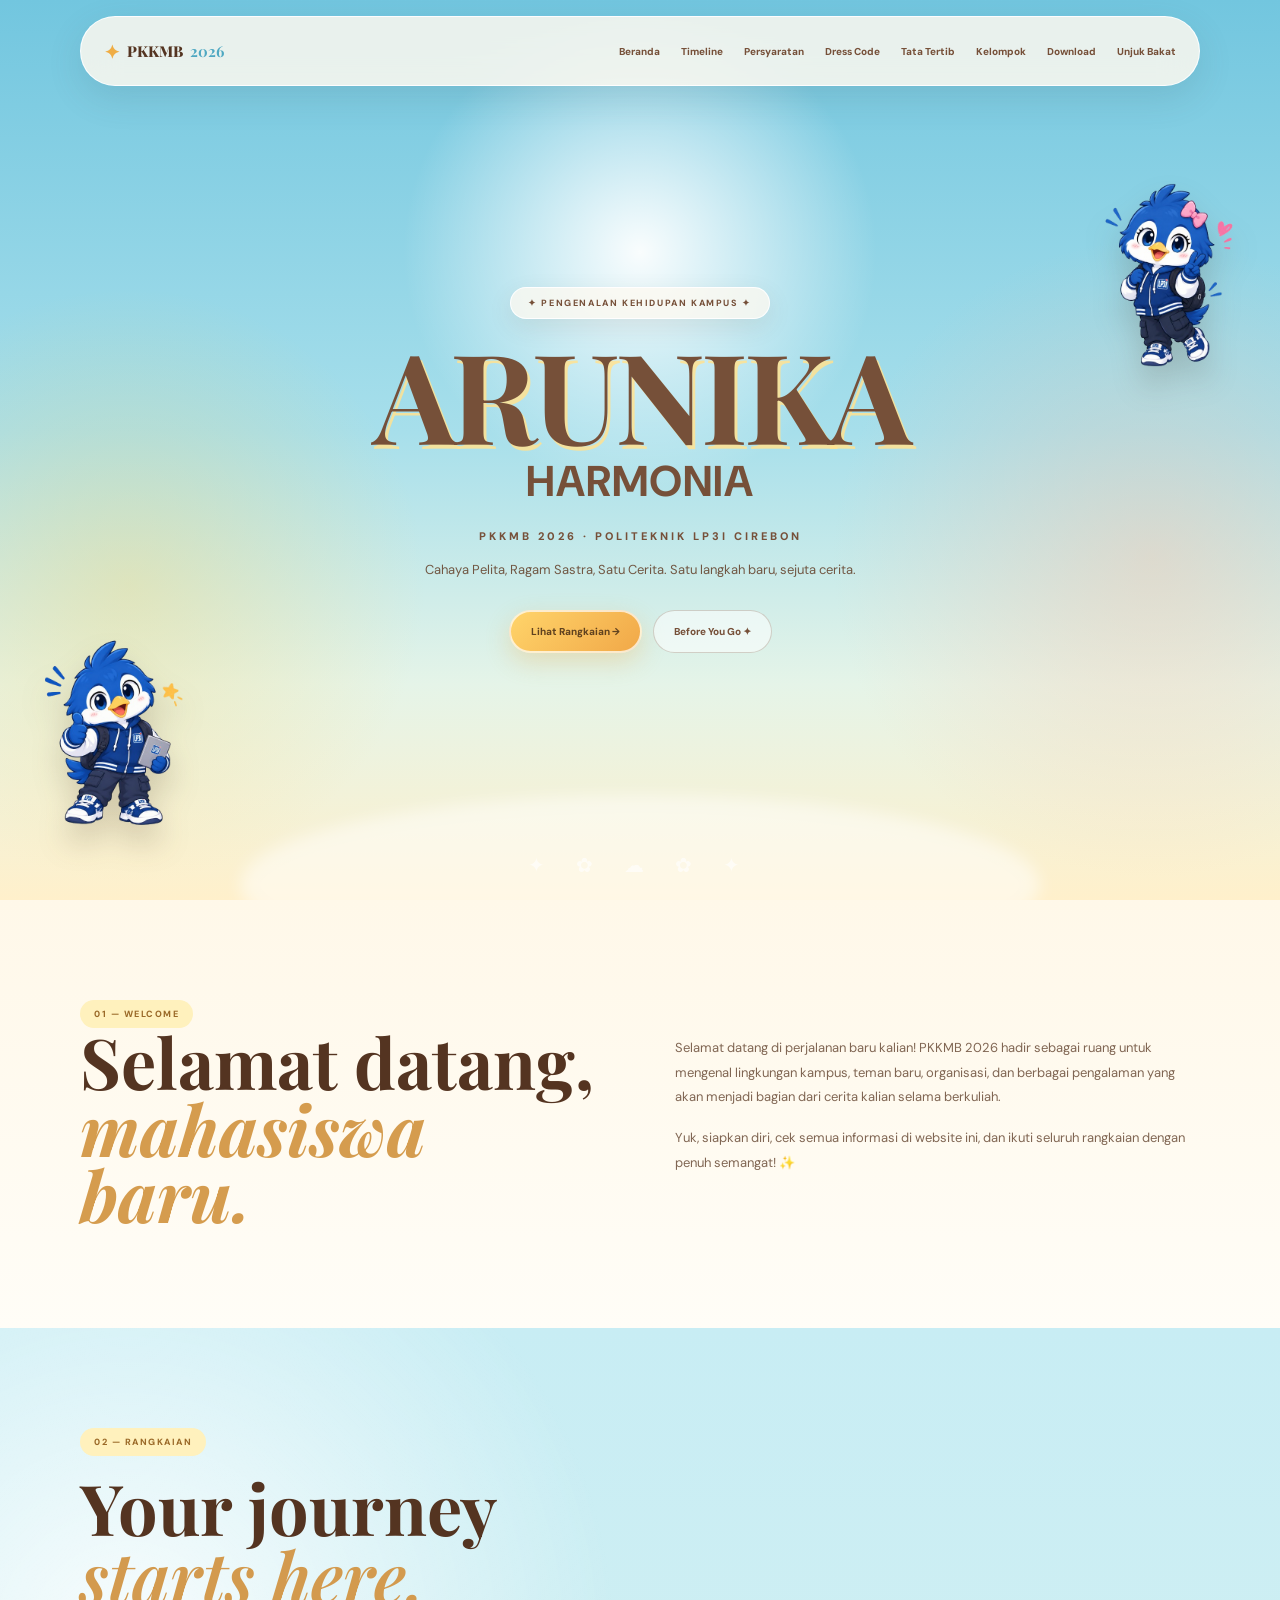
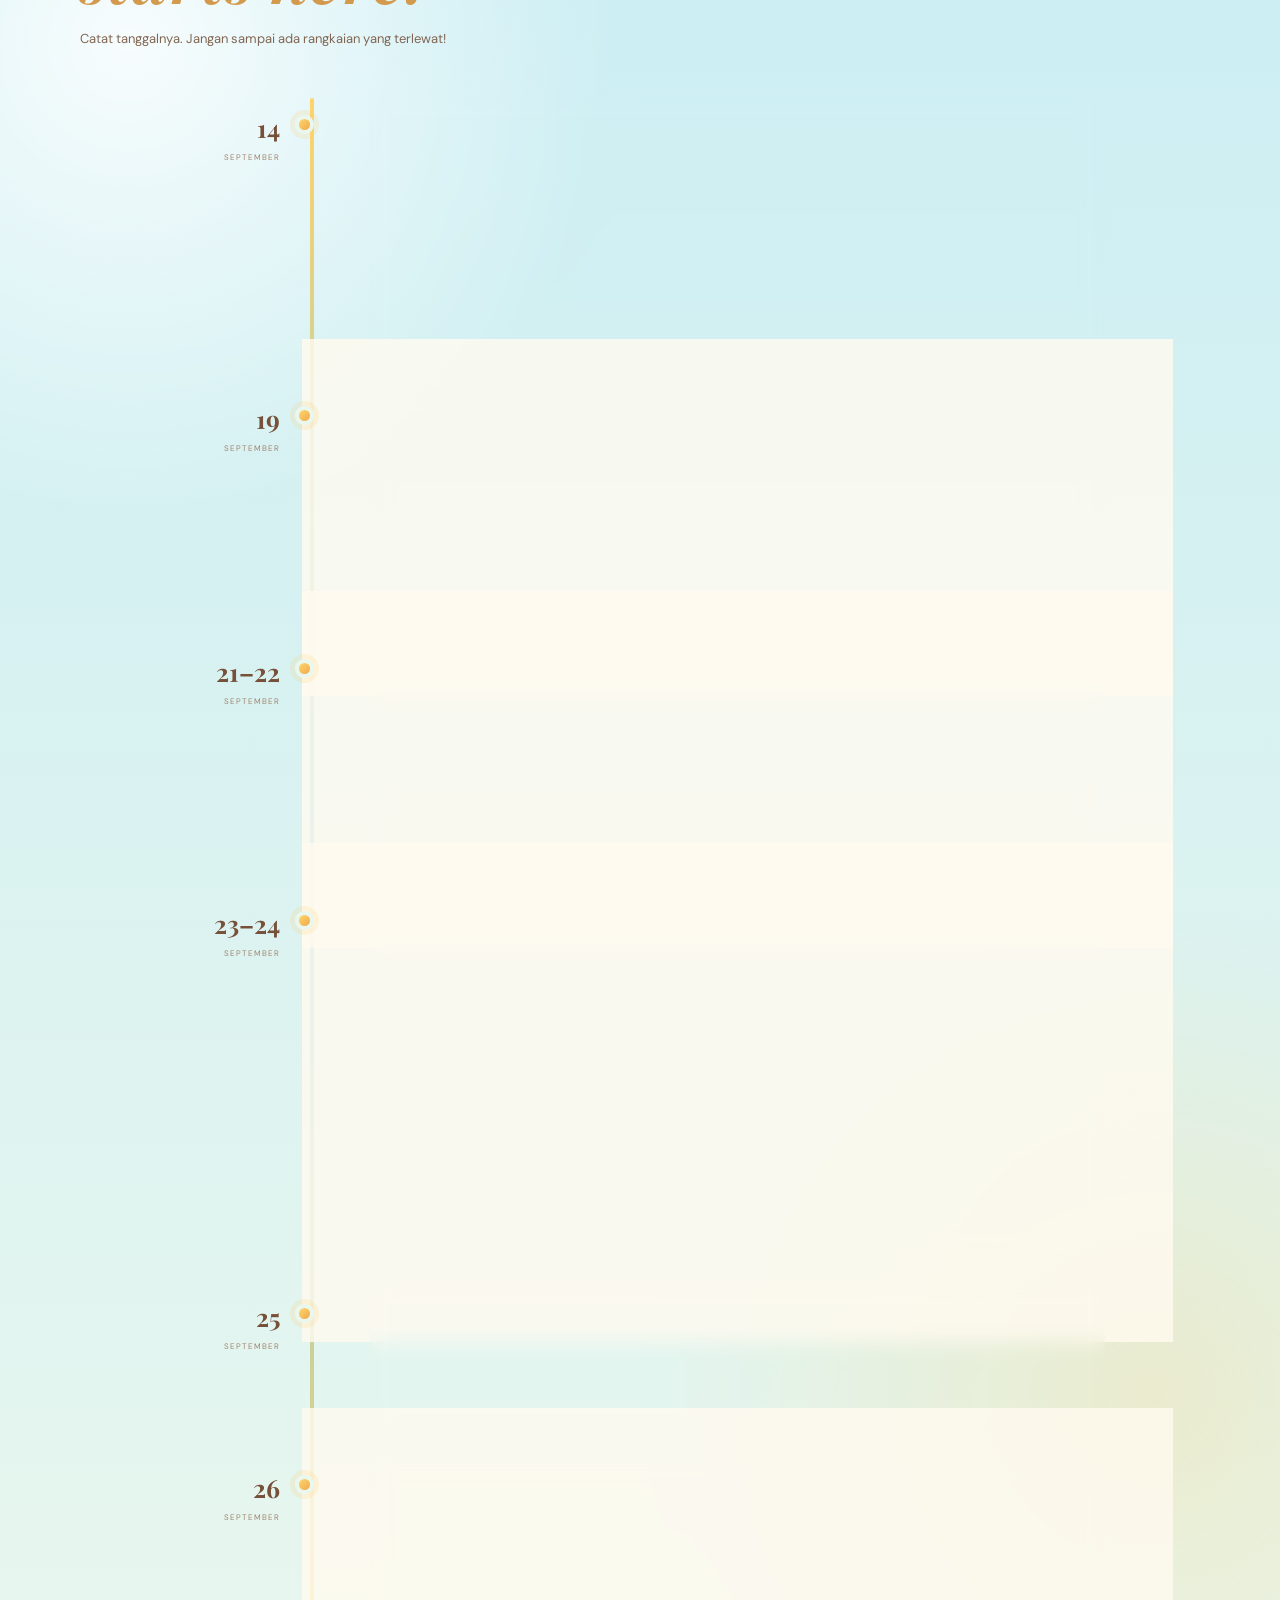
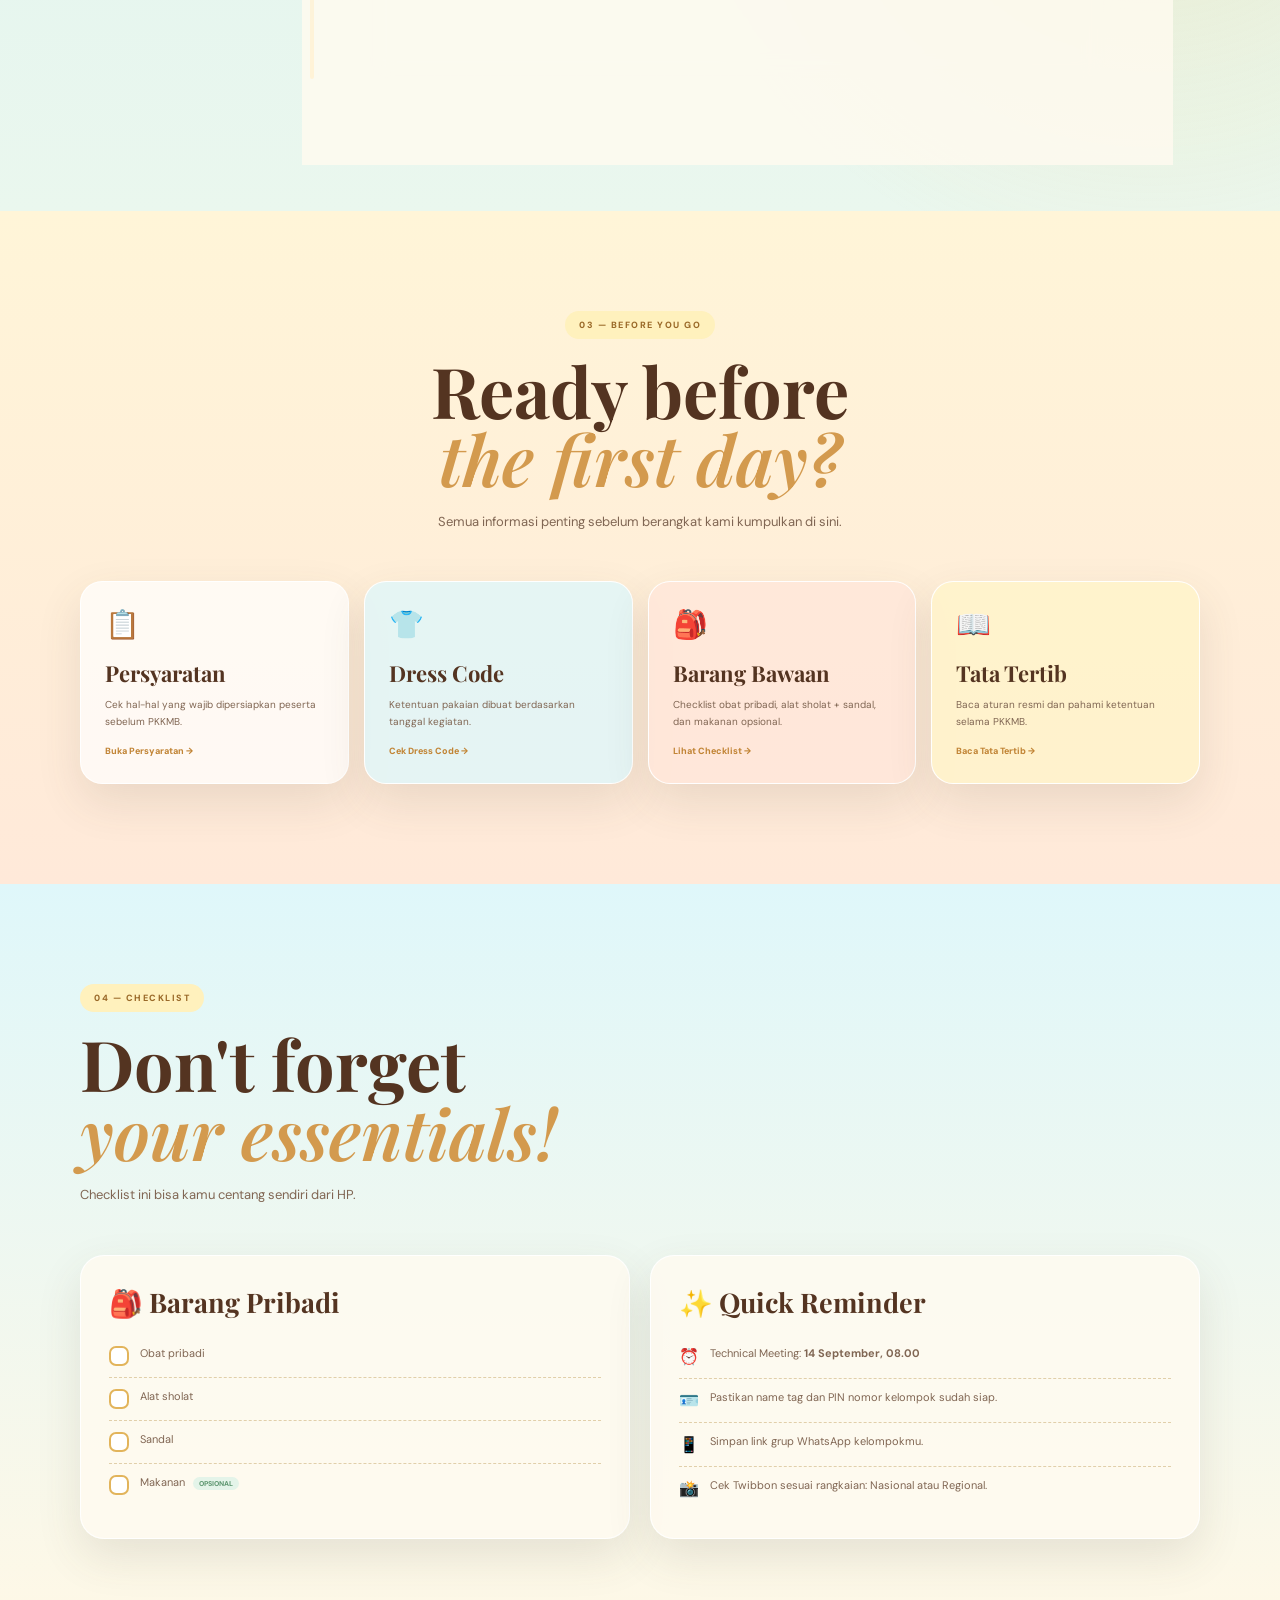
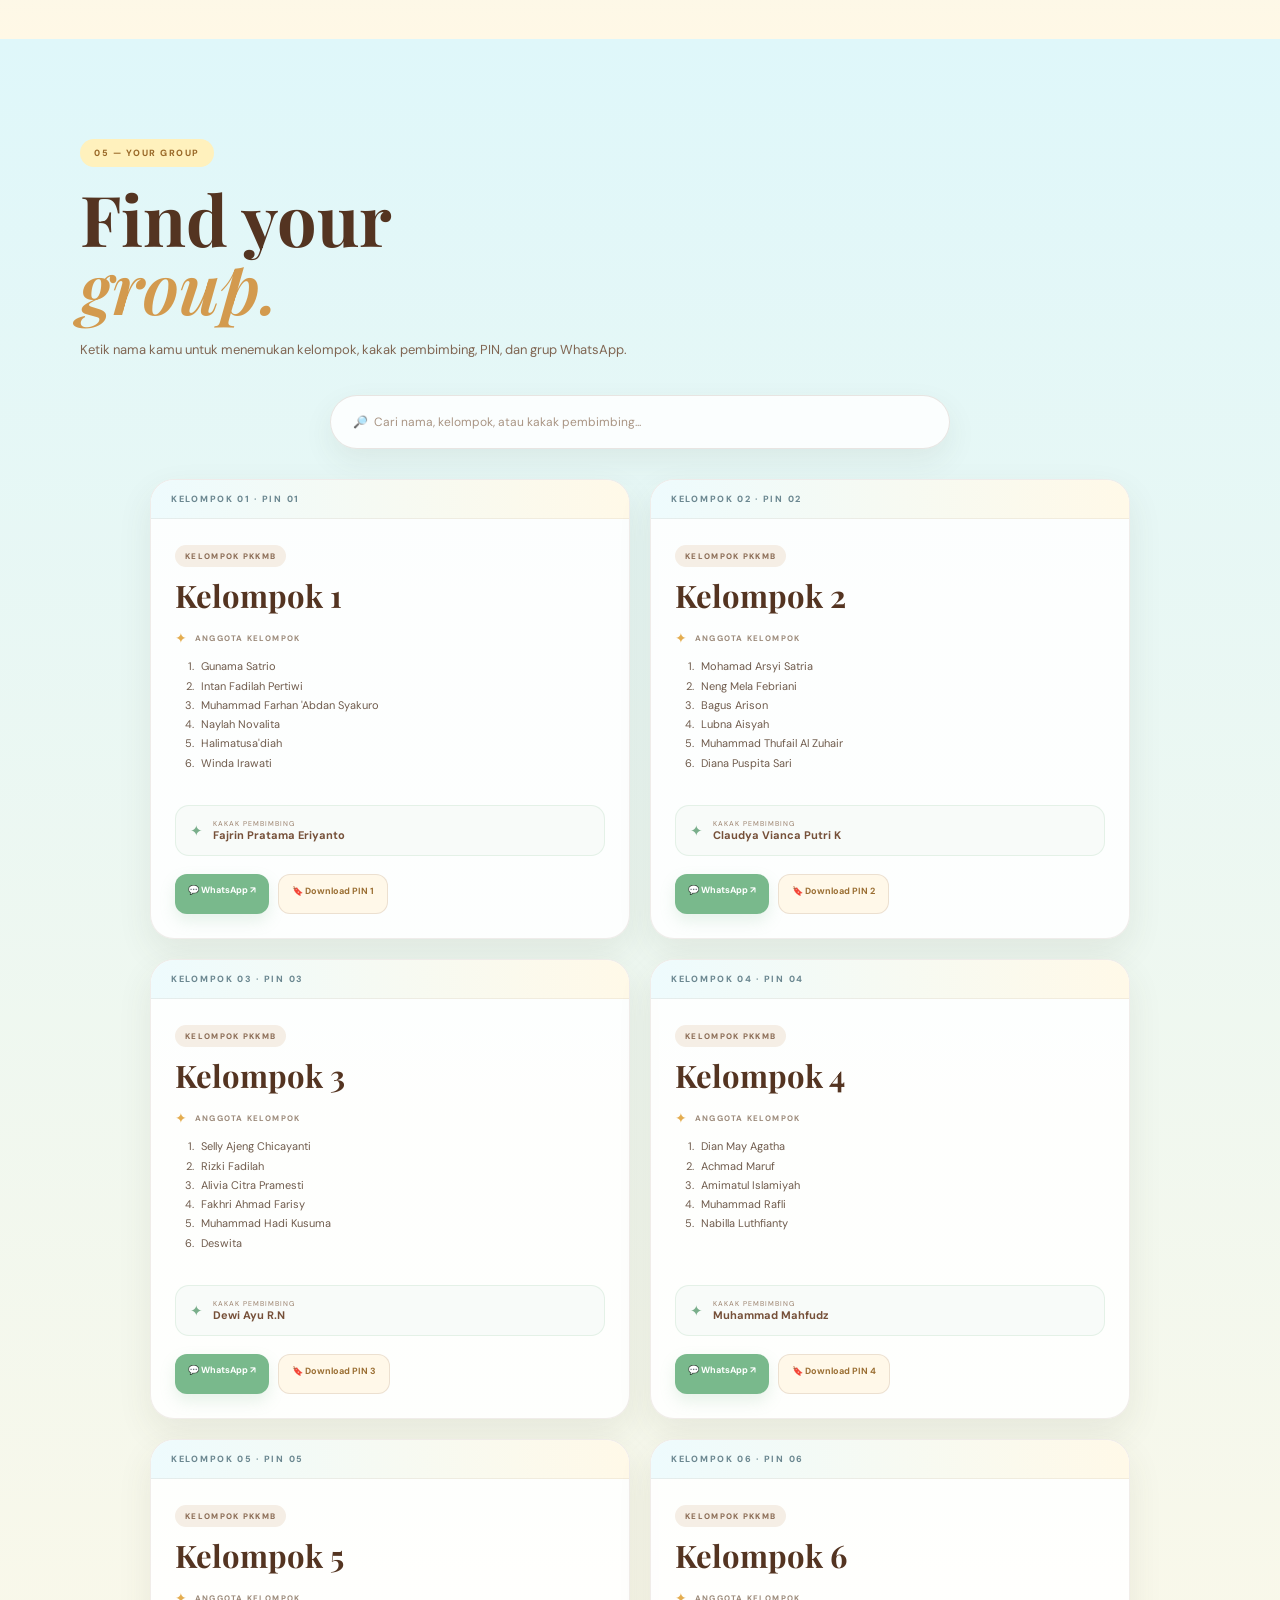
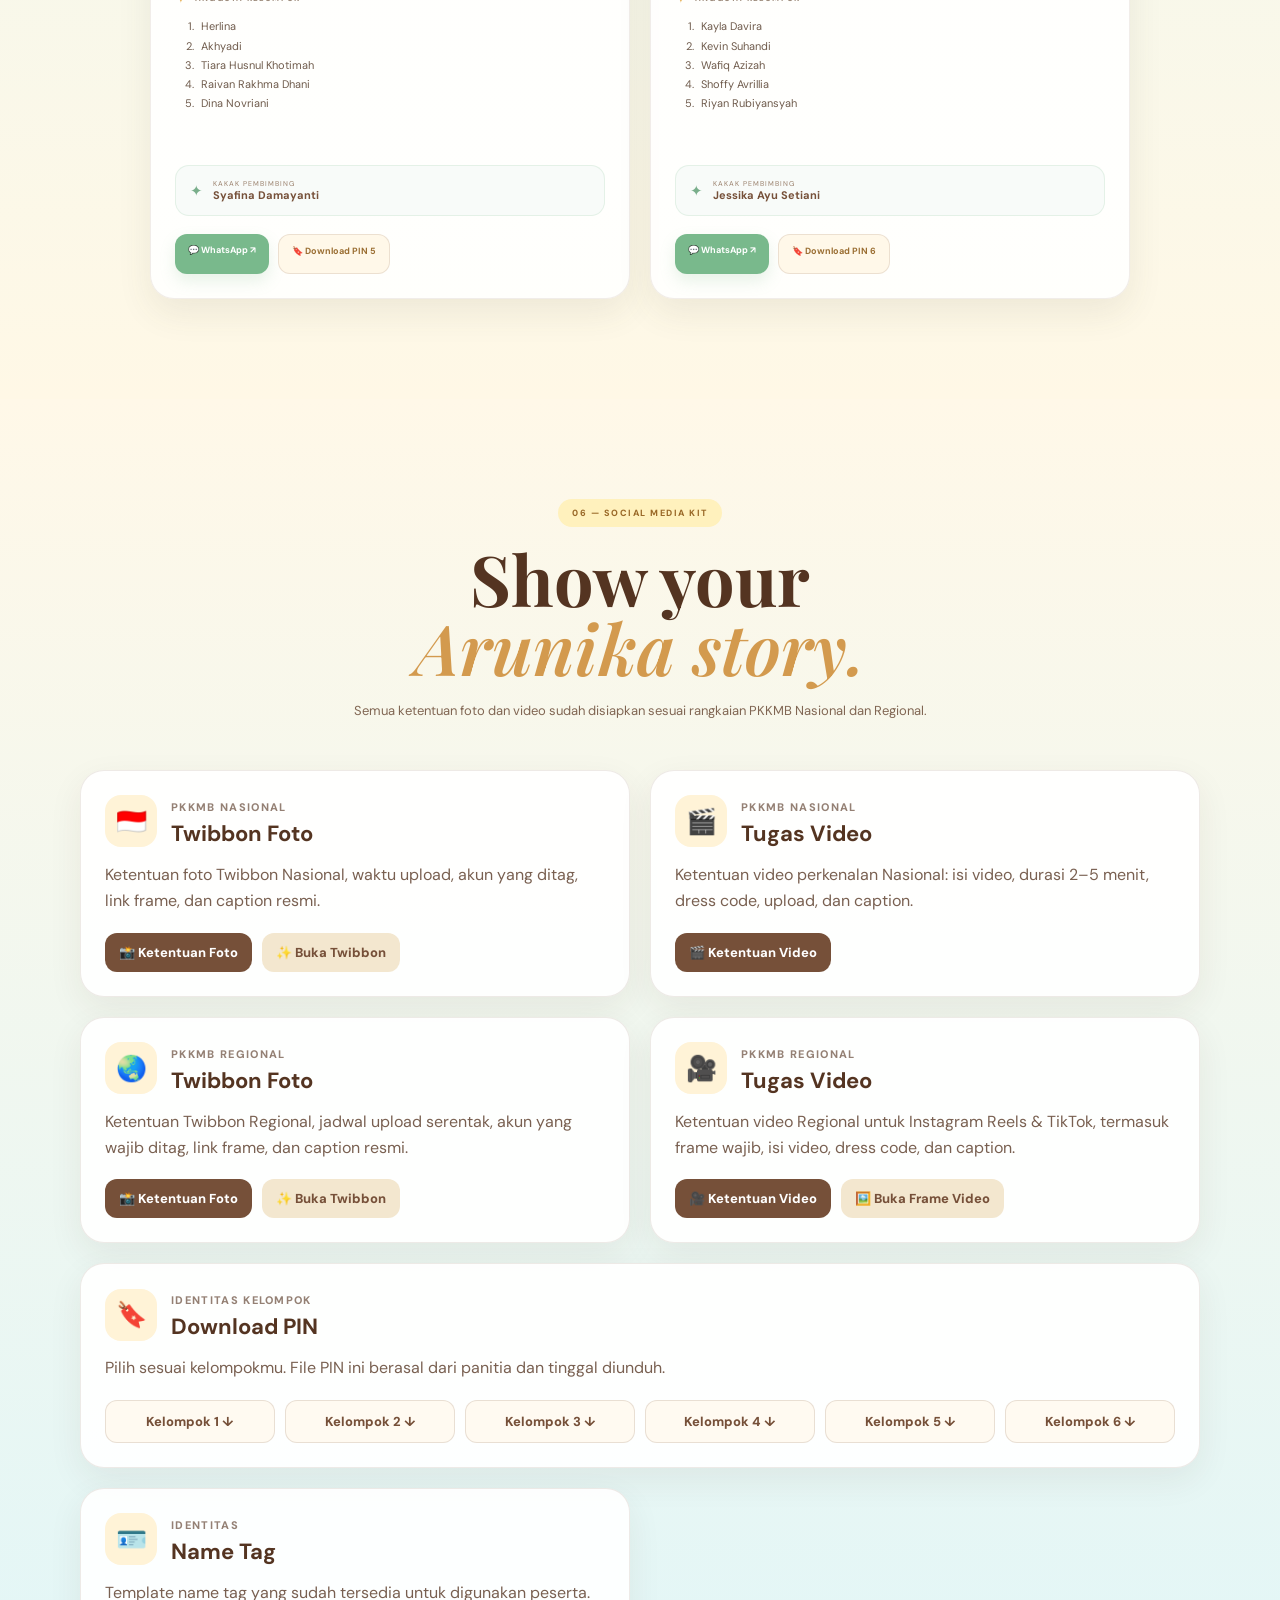
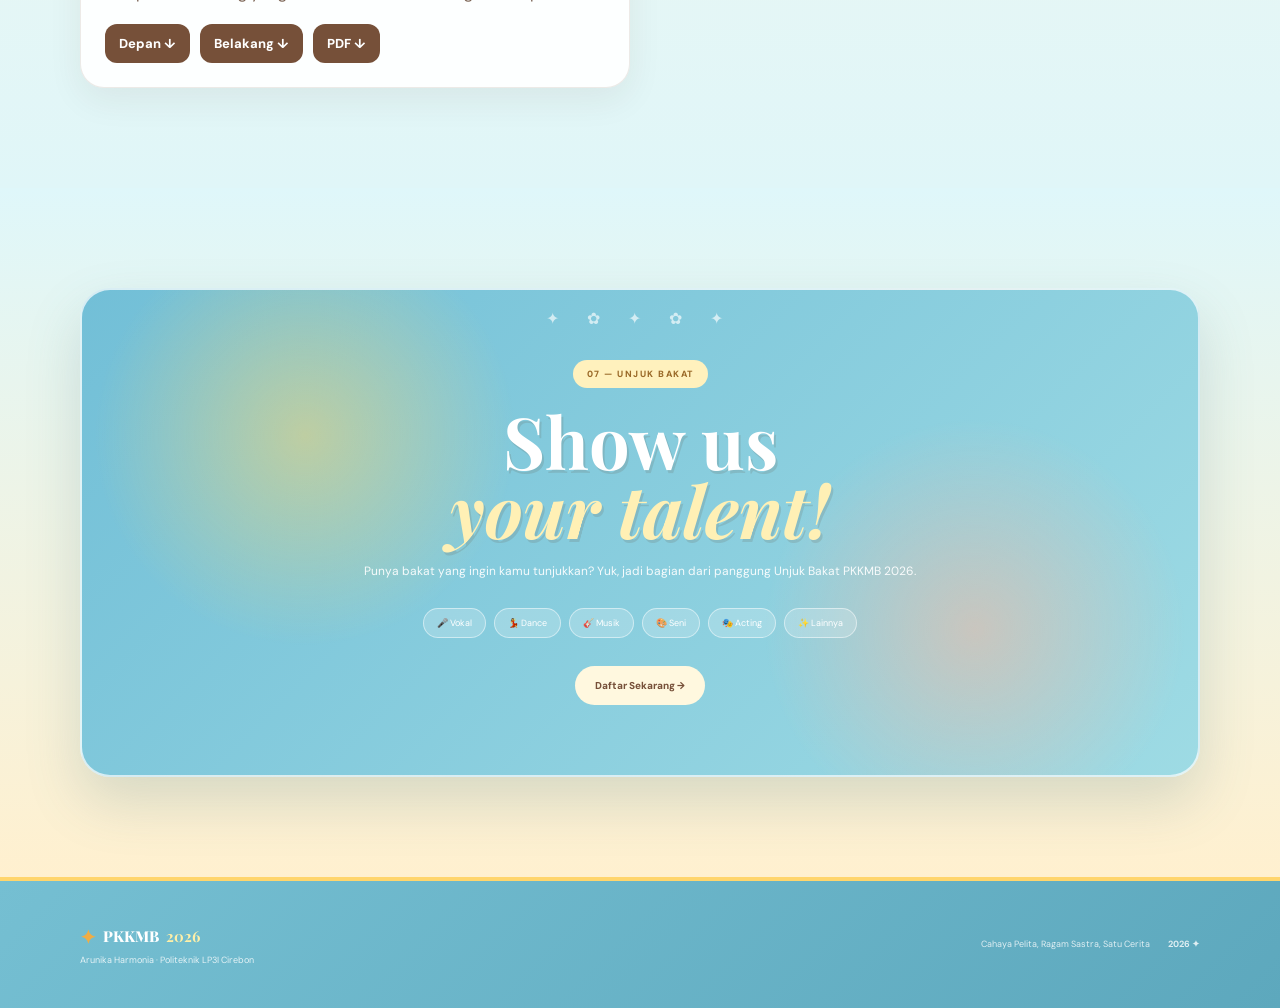
==== index.html @ e5cad214 "Update index.html" ====
<!DOCTYPE html>
<html lang="id">
<head>
<meta charset="UTF-8">
<meta name="viewport" content="width=device-width, initial-scale=1.0">
<title>PKKMB 2026 | Arunika Harmonia</title>
<link rel="stylesheet" href="style.css">
</head>
<body>
<header class="navbar">
  <div class="nav-container">
    <a href="#home" class="logo"><span class="logo-symbol">✦</span> PKKMB <b>2026</b></a>
    <button class="menu-toggle" id="menuToggle" aria-label="Buka menu">☰</button>
    <nav id="navMenu">
      <a href="index.html#home" target="_blank">Beranda</a>
      <a href="index.html#timeline" target="_blank">Timeline</a>
      <a href="persyaratan.html" target="_blank">Persyaratan</a>
      <a href="dc.html" target="_blank">Dress Code</a>
      <a href="tata-tertib.html" target="_blank">Tata Tertib</a>
      <a href="index.html#kelompok" target="_blank">Kelompok</a>
      <a href="index.html#perlengkapan" target="_blank">Download</a>
      <a href="index.html#unjuk-bakat" target="_blank">Unjuk Bakat</a>
    </nav>
  </div>
</header>

<section class="hero" id="home">
  <img src="maskot1.png" class="floating-mascot mascot-left" alt="Maskot PKKMB kiri">
  <img src="maskot2.png" class="floating-mascot mascot-right" alt="Maskot PKKMB kanan">
  <div class="hero-content">
    <span class="eyebrow">✦ PENGENALAN KEHIDUPAN KAMPUS ✦</span>
    <h1>ARUNIKA<br><span>HARMONIA</span></h1>
    <p class="hero-subtitle">PKKMB 2026 · POLITEKNIK LP3I CIREBON</p>
    <p class="hero-description">Cahaya Pelita, Ragam Sastra, Satu Cerita. Satu langkah baru, sejuta cerita.</p>
    <div class="hero-buttons">
      <a href="#timeline" class="btn btn-primary">Lihat Rangkaian →</a>
      <a href="#persiapan" class="btn btn-outline">Before You Go ✦</a>
    </div>
  </div>
</section>

<section class="intro section">
  <div class="container intro-grid">
    <div>
      <span class="section-label">01 — WELCOME</span>
      <h2>Selamat datang,<br><em>mahasiswa baru.</em></h2>
    </div>
    <div class="intro-text">
      <p>Selamat datang di perjalanan baru kalian! PKKMB 2026 hadir sebagai ruang untuk mengenal lingkungan kampus, teman baru, organisasi, dan berbagai pengalaman yang akan menjadi bagian dari cerita kalian selama berkuliah.</p>
      <p>Yuk, siapkan diri, cek semua informasi di website ini, dan ikuti seluruh rangkaian dengan penuh semangat! ✨</p>
    </div>
  </div>
</section>

<section class="timeline-section section" id="timeline">
  <div class="container">
    <div class="section-heading">
      <span class="section-label">02 — RANGKAIAN</span>
      <h2>Your journey<br><em>starts here.</em></h2>
      <p>Catat tanggalnya. Jangan sampai ada rangkaian yang terlewat!</p>
    </div>
    <div class="timeline">
      <article class="timeline-item important">
        <div class="timeline-date"><strong>14</strong><span>SEPTEMBER</span></div><div class="timeline-dot"></div>
        <div class="timeline-card">
          <span class="timeline-tag">TECHNICAL MEETING</span><h3>Technical Meeting</h3>
          <p>Briefing dan penyampaian informasi teknis sebelum rangkaian PKKMB dimulai.</p>
          <span class="important-badge">⏰ 08.00 · WAJIB DIIKUTI</span>
          <div class="dress-code"><span>👕</span><div class="dress-code-content"><small>DRESS CODE</small><div class="dress-code-row"><b>Seragam putih abu · jilbab putih · sepatu bebas</b><a href="dc.html#dc14" class="dc-detail-btn" target="_blank">Detail →</a></div></div></div>
        </div>
      </article>

      <article class="timeline-item">
        <div class="timeline-date"><strong>19</strong><span>SEPTEMBER</span></div><div class="timeline-dot"></div>
        <div class="timeline-card"><span class="timeline-tag">PKKMB NASIONAL</span><h3>PKKMB Nasional</h3><p>Rangkaian pengenalan mahasiswa baru dalam lingkup nasional.</p><div class="dress-code"><span>👕</span><div class="dress-code-content"><small>DRESS CODE</small><div class="dress-code-row"><b>Lihat ketentuan Nasional</b><a href="dc.html#dc19" class="dc-detail-btn" target="_blank">Detail →</a></div></div></div></div>
      </article>

      <article class="timeline-item">
        <div class="timeline-date"><strong>21–22</strong><span>SEPTEMBER</span></div><div class="timeline-dot"></div>
        <div class="timeline-card"><span class="timeline-tag">PKKMB REGIONAL</span><h3>PKKMB Regional</h3><p>Rangkaian PKKMB pada tingkat regional.</p><div class="dress-code"><span>👕</span><div class="dress-code-content"><small>DRESS CODE</small><div class="dress-code-row"><b>Ketentuan per hari tersedia di Dress Code</b><a href="dc.html#dc21" class="dc-detail-btn" target="_blank">Detail →</a></div></div></div></div>
      </article>

      <article class="timeline-item">
        <div class="timeline-date"><strong>23–24</strong><span>SEPTEMBER</span></div><div class="timeline-dot"></div>
        <div class="timeline-card"><span class="timeline-tag">PKKMB INTERNAL</span><h3>PKKMB Internal</h3><p>Rangkaian kegiatan internal kampus yang lebih dekat dan interaktif.</p>
          <div class="highlight-box"><span class="highlight-icon">★</span><div><small>24 SEPTEMBER</small><b>OUTBOUND</b><p>Seru-seruan, kerja sama, dan membangun kekompakan bersama kelompok!</p><a href="syarat_outbound.html" class="detail-button" target="_blank">Lihat Persyaratan Outbound →</a></div></div>
          <div class="dress-code"><span>👕</span><div class="dress-code-content"><small>DRESS CODE</small><div class="dress-code-row"><b>Ketentuan internal per hari</b><a href="dc.html#dc23" class="dc-detail-btn" target="_blank">Detail →</a></div></div></div>
        </div>
      </article>

      <article class="timeline-item">
        <div class="timeline-date"><strong>25</strong><span>SEPTEMBER</span></div><div class="timeline-dot"></div>
        <div class="timeline-card holiday"><span class="timeline-tag">BREAK</span><h3>Hari Libur 🌤️</h3><p>Istirahat dan recharge energi sebelum rangkaian berikutnya.</p></div>
      </article>

      <article class="timeline-item">
        <div class="timeline-date"><strong>26</strong><span>SEPTEMBER</span></div><div class="timeline-dot"></div>
        <div class="timeline-card"><span class="timeline-tag">DIES NATALIS</span><h3>Dies Natalis 🎉</h3><p>Menjadi bagian dari perayaan hari jadi kampus bersama civitas akademika.</p><div class="dress-code"><span>👕</span><div class="dress-code-content"><small>DRESS CODE</small><div class="dress-code-row"><b>Lihat ketentuan Dies Natalis</b><a href="dc.html#dc26" class="dc-detail-btn" target="_blank">Detail →</a></div></div></div></div>
      </article>
    </div>
  </div>
</section>

<section class="info-section section" id="persiapan">
  <div class="container">
    <div class="section-heading center"><span class="section-label">03 — BEFORE YOU GO</span><h2>Ready before<br><em>the first day?</em></h2><p>Semua informasi penting sebelum berangkat kami kumpulkan di sini.</p></div>
    <div class="info-grid">
      <div class="info-card"><div class="info-icon">📋</div><h3>Persyaratan</h3><p>Cek hal-hal yang wajib dipersiapkan peserta sebelum PKKMB.</p><a href="persyaratan.html" target="_blank">Buka Persyaratan →</a></div>
      <div class="info-card"><div class="info-icon">👕</div><h3>Dress Code</h3><p>Ketentuan pakaian dibuat berdasarkan tanggal kegiatan.</p><a href="dc.html" target="_blank">Cek Dress Code →</a></div>
      <div class="info-card"><div class="info-icon">🎒</div><h3>Barang Bawaan</h3><p>Checklist obat pribadi, alat sholat + sandal, dan makanan opsional.</p><a href="#checklist">Lihat Checklist →</a></div>
      <div class="info-card"><div class="info-icon">📖</div><h3>Tata Tertib</h3><p>Baca aturan resmi dan pahami ketentuan selama PKKMB.</p><a href="tata-tertib.html" target="_blank">Baca Tata Tertib →</a></div>
    </div>
  </div>
</section>

<section class="checklist section" id="checklist">
  <div class="container">
    <div class="section-heading"><span class="section-label">04 — CHECKLIST</span><h2>Don't forget<br><em>your essentials!</em></h2><p>Checklist ini bisa kamu centang sendiri dari HP.</p></div>
    <div class="check-grid">
      <div class="check-card"><h3>🎒 Barang Pribadi</h3>
        <div class="check-item"><input type="checkbox" id="c1"><label for="c1">Obat pribadi</label></div>
        <div class="check-item"><input type="checkbox" id="c2"><label for="c2">Alat sholat</label></div>
        <div class="check-item"><input type="checkbox" id="c3"><label for="c3">Sandal</label></div>
        <div class="check-item"><input type="checkbox" id="c4"><label for="c4">Makanan <span class="optional">OPSIONAL</span></label></div>
      </div>
      <div class="check-card"><h3>✨ Quick Reminder</h3>
        <div class="check-item"><span>⏰</span><label>Technical Meeting: <b>14 September, 08.00</b></label></div>
        <div class="check-item"><span>🪪</span><label>Pastikan name tag dan PIN nomor kelompok sudah siap.</label></div>
        <div class="check-item"><span>📱</span><label>Simpan link grup WhatsApp kelompokmu.</label></div>
        <div class="check-item"><span>📸</span><label>Cek Twibbon sesuai rangkaian: Nasional atau Regional.</label></div>
      </div>
    </div>
  </div>
</section>

<section class="groups section" id="kelompok">
  <div class="container">
    <div class="section-heading"><span class="section-label">05 — YOUR GROUP</span><h2>Find your<br><em>group.</em></h2><p>Ketik nama kamu untuk menemukan kelompok, kakak pembimbing, PIN, dan grup WhatsApp.</p></div>
    <div class="group-search"><input type="search" id="groupSearch" placeholder="🔎  Cari nama, kelompok, atau kakak pembimbing..."></div>
    <div class="groups-grid" id="groupsContainer">
      <article class="group-card"><div class="group-number">KELOMPOK 01 · PIN 01</div><div class="group-content"><span class="group-label">KELOMPOK PKKMB</span><h3>Kelompok 1</h3><div class="member-title"><span>✦</span><small>ANGGOTA KELOMPOK</small></div><ol class="member-list"><li>Gunama Satrio</li><li>Intan Fadilah Pertiwi</li><li>Muhammad Farhan 'Abdan Syakuro</li><li>Naylah Novalita</li><li>Halimatusa'diah</li><li>Winda Irawati</li></ol><div class="mentor"><span>✦</span><div><small>KAKAK PEMBIMBING</small><b>Fajrin Pratama Eriyanto</b></div></div><div class="group-actions"><a href="https://chat.whatsapp.com/INUr1VbMHmkLGIMWLImqqX" target="_blank" rel="noopener" class="whatsapp-btn">💬 WhatsApp ↗</a><a href="PIN_Kelompok_01.png" download class="pin-btn">🔖 Download PIN 1</a></div></div></article>
      <article class="group-card"><div class="group-number">KELOMPOK 02 · PIN 02</div><div class="group-content"><span class="group-label">KELOMPOK PKKMB</span><h3>Kelompok 2</h3><div class="member-title"><span>✦</span><small>ANGGOTA KELOMPOK</small></div><ol class="member-list"><li>Mohamad Arsyi Satria</li><li>Neng Mela Febriani</li><li>Bagus Arison</li><li>Lubna Aisyah</li><li>Muhammad Thufail Al Zuhair</li><li>Diana Puspita Sari</li></ol><div class="mentor"><span>✦</span><div><small>KAKAK PEMBIMBING</small><b>Claudya Vianca Putri K</b></div></div><div class="group-actions"><a href="https://chat.whatsapp.com/IEuEF6lXf7VEHA0LaqqHdN" target="_blank" rel="noopener" class="whatsapp-btn">💬 WhatsApp ↗</a><a href="PIN_Kelompok_02.png" download class="pin-btn">🔖 Download PIN 2</a></div></div></article>
      <article class="group-card"><div class="group-number">KELOMPOK 03 · PIN 03</div><div class="group-content"><span class="group-label">KELOMPOK PKKMB</span><h3>Kelompok 3</h3><div class="member-title"><span>✦</span><small>ANGGOTA KELOMPOK</small></div><ol class="member-list"><li>Selly Ajeng Chicayanti</li><li>Rizki Fadilah</li><li>Alivia Citra Pramesti</li><li>Fakhri Ahmad Farisy</li><li>Muhammad Hadi Kusuma</li><li>Deswita</li></ol><div class="mentor"><span>✦</span><div><small>KAKAK PEMBIMBING</small><b>Dewi Ayu R.N</b></div></div><div class="group-actions"><a href="https://chat.whatsapp.com/I6w7pG9zPowJgz5HK6HiZV" target="_blank" rel="noopener" class="whatsapp-btn">💬 WhatsApp ↗</a><a href="PIN_Kelompok_03.png" download class="pin-btn">🔖 Download PIN 3</a></div></div></article>
      <article class="group-card"><div class="group-number">KELOMPOK 04 · PIN 04</div><div class="group-content"><span class="group-label">KELOMPOK PKKMB</span><h3>Kelompok 4</h3><div class="member-title"><span>✦</span><small>ANGGOTA KELOMPOK</small></div><ol class="member-list"><li>Dian May Agatha</li><li>Achmad Maruf</li><li>Amimatul Islamiyah</li><li>Muhammad Rafli</li><li>Nabilla Luthfianty</li></ol><div class="mentor"><span>✦</span><div><small>KAKAK PEMBIMBING</small><b>Muhammad Mahfudz</b></div></div><div class="group-actions"><a href="https://chat.whatsapp.com/L1jFDzzF0x9IstH6MWgBWW" target="_blank" rel="noopener" class="whatsapp-btn">💬 WhatsApp ↗</a><a href="PIN_Kelompok_04.png" download class="pin-btn">🔖 Download PIN 4</a></div></div></article>
      <article class="group-card"><div class="group-number">KELOMPOK 05 · PIN 05</div><div class="group-content"><span class="group-label">KELOMPOK PKKMB</span><h3>Kelompok 5</h3><div class="member-title"><span>✦</span><small>ANGGOTA KELOMPOK</small></div><ol class="member-list"><li>Herlina</li><li>Akhyadi</li><li>Tiara Husnul Khotimah</li><li>Raivan Rakhma Dhani</li><li>Dina Novriani</li></ol><div class="mentor"><span>✦</span><div><small>KAKAK PEMBIMBING</small><b>Syafina Damayanti</b></div></div><div class="group-actions"><a href="https://chat.whatsapp.com/JTOVabsOFlb4sUT7fXEFko" target="_blank" rel="noopener" class="whatsapp-btn">💬 WhatsApp ↗</a><a href="PIN_Kelompok_05.png" download class="pin-btn">🔖 Download PIN 5</a></div></div></article>
      <article class="group-card"><div class="group-number">KELOMPOK 06 · PIN 06</div><div class="group-content"><span class="group-label">KELOMPOK PKKMB</span><h3>Kelompok 6</h3><div class="member-title"><span>✦</span><small>ANGGOTA KELOMPOK</small></div><ol class="member-list"><li>Kayla Davira</li><li>Kevin Suhandi</li><li>Wafiq Azizah</li><li>Shoffy Avrillia</li><li>Riyan Rubiyansyah</li></ol><div class="mentor"><span>✦</span><div><small>KAKAK PEMBIMBING</small><b>Jessika Ayu Setiani</b></div></div><div class="group-actions"><a href="https://chat.whatsapp.com/GhuLH3VPoVC1lyWkYAM2JM" target="_blank" rel="noopener" class="whatsapp-btn">💬 WhatsApp ↗</a><a href="PIN_Kelompok_06.png" download class="pin-btn">🔖 Download PIN 6</a></div></div></article>
    </div>
    <div class="group-empty" id="groupEmpty">Belum menemukan kelompoknya. Coba cek kembali nama yang diketik. ✨</div>
  </div>
</section>

<section class="downloads section" id="perlengkapan">
  <div class="container">
    <div class="section-heading center">
      <span class="section-label">06 — SOCIAL MEDIA KIT</span>
      <h2>Show your<br><em>Arunika story.</em></h2>
      <p>Semua ketentuan foto dan video sudah disiapkan sesuai rangkaian PKKMB Nasional dan Regional.</p>
    </div>

    <div class="media-guide-grid">
      <article class="media-guide-card national-guide">
        <div class="media-guide-top"><span class="media-guide-icon">🇮🇩</span><div><span>PKKMB NASIONAL</span><h3>Twibbon Foto</h3></div></div>
        <p>Ketentuan foto Twibbon Nasional, waktu upload, akun yang ditag, link frame, dan caption resmi.</p>
        <div class="media-actions"><a href="KETENTUAN-NASIONAL.pdf#page=1" target="_blank" class="download-btn">📸 Ketentuan Foto</a><a href="https://twb.nz/pkkmbpolteklp3i" target="_blank" rel="noopener" class="copy-btn">✨ Buka Twibbon</a></div>
      </article>

      <article class="media-guide-card national-guide">
        <div class="media-guide-top"><span class="media-guide-icon">🎬</span><div><span>PKKMB NASIONAL</span><h3>Tugas Video</h3></div></div>
        <p>Ketentuan video perkenalan Nasional: isi video, durasi 2–5 menit, dress code, upload, dan caption.</p>
        <div class="media-actions"><a href="KETENTUAN-NASIONAL.pdf#page=2" target="_blank" class="download-btn">🎬 Ketentuan Video</a></div>
      </article>

      <article class="media-guide-card regional-guide">
        <div class="media-guide-top"><span class="media-guide-icon">🌏</span><div><span>PKKMB REGIONAL</span><h3>Twibbon Foto</h3></div></div>
        <p>Ketentuan Twibbon Regional, jadwal upload serentak, akun yang wajib ditag, link frame, dan caption resmi.</p>
        <div class="media-actions"><a href="KETENTUAN-REGIONAL.pdf#page=1" target="_blank" class="download-btn">📸 Ketentuan Foto</a><a href="https://twb.nz/twibbonpkkmbpolitekniklp3i" target="_blank" rel="noopener" class="copy-btn">✨ Buka Twibbon</a></div>
      </article>

      <article class="media-guide-card regional-guide">
        <div class="media-guide-top"><span class="media-guide-icon">🎥</span><div><span>PKKMB REGIONAL</span><h3>Tugas Video</h3></div></div>
        <p>Ketentuan video Regional untuk Instagram Reels & TikTok, termasuk frame wajib, isi video, dress code, dan caption.</p>
        <div class="media-actions"><a href="KETENTUAN-REGIONAL.pdf#page=2" target="_blank" class="download-btn">🎥 Ketentuan Video</a><a href="https://drive.google.com/file/d/1rMT6rZTkWRxtsR6GFyiocs8VKKZx78ZJ/view?usp=drivesdk" target="_blank" rel="noopener" class="copy-btn">🖼️ Buka Frame Video</a></div>
      </article>

      <article class="media-guide-card pin-guide">
        <div class="media-guide-top"><span class="media-guide-icon">🔖</span><div><span>IDENTITAS KELOMPOK</span><h3>Download PIN</h3></div></div>
        <p>Pilih sesuai kelompokmu. File PIN ini berasal dari panitia dan tinggal diunduh.</p>
        <div class="pin-download-grid">
          <a href="PIN_Kelompok_01.png" download>Kelompok 1 ↓</a><a href="PIN_Kelompok_02.png" download>Kelompok 2 ↓</a><a href="PIN_Kelompok_03.png" download>Kelompok 3 ↓</a><a href="PIN_Kelompok_04.png" download>Kelompok 4 ↓</a><a href="PIN_Kelompok_05.png" download>Kelompok 5 ↓</a><a href="PIN_Kelompok_06.png" download>Kelompok 6 ↓</a>
        </div>
      </article>

      <article class="media-guide-card identitas-guide">
        <div class="media-guide-top"><span class="media-guide-icon">🪪</span><div><span>IDENTITAS</span><h3>Name Tag</h3></div></div>
        <p>Template name tag yang sudah tersedia untuk digunakan peserta.</p>
        <div class="media-actions"><a href="Nametag1.png" download class="download-btn">Depan ↓</a><a href="Nametag2.png" download class="download-btn">Belakang ↓</a><a href="name tag   pin_20260910_083218_0000.pdf" download class="download-btn">PDF ↓</a></div>
      </article>
    </div>
  </div>
</section>

<section class="talent-section section" id="unjuk-bakat">
  <div class="container"><div class="talent-board"><span class="section-label">07 — UNJUK BAKAT</span><h2>Show us<br><em>your talent!</em></h2><p>Punya bakat yang ingin kamu tunjukkan? Yuk, jadi bagian dari panggung Unjuk Bakat PKKMB 2026.</p><div class="talent-tags"><span>🎤 Vokal</span><span>💃 Dance</span><span>🎸 Musik</span><span>🎨 Seni</span><span>🎭 Acting</span><span>✨ Lainnya</span></div><button class="btn btn-light" onclick="openTalentForm()">Daftar Sekarang →</button></div></div>
</section>

<div class="modal" id="talentModal"><div class="modal-content"><button class="modal-close" onclick="closeTalentForm()">×</button><span class="section-label">PENDAFTARAN</span><h2>Unjuk Bakat</h2><p class="modal-description">Isi data berikut dengan benar. Setelah dikirim, WhatsApp akan terbuka untuk meneruskan pendaftaran ke panitia.</p><form id="talentForm">
  <div class="form-group"><label>Nama Lengkap</label><input type="text" id="nama" placeholder="Masukkan nama lengkap" required></div>
  <div class="form-group"><label>NIM</label><input type="text" id="nim" placeholder="Masukkan NIM" required></div>
  <div class="form-group"><label>Program Studi</label><input type="text" id="prodi" placeholder="Contoh: Manajemen Informatika" required></div>
  <div class="form-group"><label>Kelompok</label><input type="text" id="kelompokForm" placeholder="Contoh: Kelompok 03" required></div>
  <div class="form-group"><label>Nomor WhatsApp</label><input type="tel" id="waPeserta" placeholder="08xxxxxxxxxx" required></div>
  <div class="form-group"><label>Jenis Bakat</label><select id="bakat" required><option value="">Pilih bakat</option><option>Vokal</option><option>Dance</option><option>Musik</option><option>Seni</option><option>Puisi</option><option>Acting</option><option>Lainnya</option></select></div>
  <div class="form-group"><label>Judul Penampilan</label><input type="text" id="judul" placeholder="Judul penampilan" required></div>
  <div class="form-group"><label>Deskripsi Penampilan</label><textarea id="deskripsi" rows="4" placeholder="Ceritakan sedikit tentang penampilanmu..." required></textarea></div>
  <button type="submit" class="submit-btn">Kirim Pendaftaran via WhatsApp ↗</button>
  <p class="form-help">Nomor WhatsApp panitia bisa diganti di bagian CONFIG pada script.js.</p>
</form></div></div>
<footer><div class="container footer-content"><div><div class="logo footer-logo"><span class="logo-symbol">✦</span> PKKMB <b>2026</b></div><p>Arunika Harmonia · Politeknik LP3I Cirebon</p></div><div class="footer-right"><span>Cahaya Pelita, Ragam Sastra, Satu Cerita</span><strong>2026 ✦</strong></div></div></footer>
<script src="script.js"></script>
</body>
</html>
---- style.css ----
@import url('https://fonts.googleapis.com/css2?family=DM+Sans:wght@400;500;600;700&family=Playfair+Display:wght@500;600;700;800&display=swap');

:root{--blue:#7ed0e5;--blue2:#4fa8c2;--sky:#dff7fa;--yellow:#ffd66b;--butter:#fff1bd;--peach:#ffc3a6;--peach2:#ffe4d7;--cream:#fffaf0;--brown:#765039;--brown2:#543421;--muted:#806653;--green:#79b98d;--white:#fff;--shadow:0 18px 45px rgba(82,75,55,.12);--line:rgba(118,80,57,.14)}
*{box-sizing:border-box;margin:0;padding:0}html{scroll-behavior:smooth}body{font-family:"DM Sans",sans-serif;color:var(--brown2);background:#fffaf0;overflow-x:hidden}a{text-decoration:none;color:inherit}button,input,select,textarea{font:inherit}.container{width:min(1120px,90%);margin:auto}.section{position:relative;padding:100px 0}.section-label{display:inline-flex;align-items:center;gap:7px;padding:8px 14px;border-radius:999px;background:var(--butter);color:#9a6928;font-size:9px;font-weight:800;letter-spacing:1.5px}.section-heading{max-width:760px;margin-bottom:48px}.section-heading.center{text-align:center;margin-left:auto;margin-right:auto}.section-heading h2{font-family:"Playfair Display",serif;font-size:clamp(40px,6vw,70px);line-height:.98;margin:17px 0;color:var(--brown2)}.section-heading h2 em{color:#d39a4e;font-weight:600}.section-heading p{color:var(--muted);font-size:13px;line-height:1.8}

/* NAV */
.navbar{position:fixed;top:16px;left:50%;transform:translateX(-50%);width:min(1120px,92%);z-index:999;background:rgba(255,250,240,.84);backdrop-filter:blur(18px);border:1px solid rgba(255,255,255,.9);border-radius:999px;box-shadow:0 12px 35px rgba(65,95,100,.14)}.nav-container{min-height:68px;padding:0 23px;display:flex;align-items:center;justify-content:space-between;gap:20px}.logo{display:flex;align-items:center;gap:7px;font-family:"Playfair Display",serif;font-size:15px;font-weight:800;color:var(--brown2)}.logo-symbol{color:#efad45;font-size:19px}.logo b{color:var(--blue2)}nav{display:flex;gap:21px}nav a{font-size:10px;font-weight:800;color:var(--brown);position:relative;white-space:nowrap}nav a:after{content:"";position:absolute;left:50%;bottom:-7px;width:0;height:3px;border-radius:9px;background:var(--yellow);transform:translateX(-50%);transition:.25s}nav a:hover:after{width:70%}.menu-toggle{display:none;border:0;background:none;color:var(--brown);font-size:24px;cursor:pointer}

/* HERO */
.hero{position:relative;min-height:100svh;display:grid;place-items:center;text-align:center;overflow:hidden;padding:140px 20px 100px;background:radial-gradient(circle at 50% 28%,rgba(255,255,255,.95),transparent 26%),radial-gradient(circle at 10% 65%,rgba(255,214,107,.35),transparent 23%),radial-gradient(circle at 90% 62%,rgba(255,195,166,.4),transparent 25%),linear-gradient(180deg,#72c6df 0%,#a7dfeb 48%,#e5f4e8 76%,#fff0cb 100%)}.hero:before{content:"";position:absolute;width:800px;height:180px;left:50%;bottom:-75px;transform:translateX(-50%);background:rgba(255,255,255,.5);border-radius:50%;filter:blur(8px)}.hero:after{content:"✦  ✿  ☁  ✿  ✦";position:absolute;bottom:22px;left:50%;transform:translateX(-50%);color:rgba(255,255,255,.62);font-size:20px;letter-spacing:13px;white-space:nowrap}.hero-content{position:relative;z-index:5;max-width:900px}.eyebrow{display:inline-flex;padding:9px 17px;border-radius:999px;background:rgba(255,250,240,.75);border:1px solid rgba(255,255,255,.9);box-shadow:0 8px 25px rgba(75,65,48,.1);font-size:9px;font-weight:800;letter-spacing:1.6px;color:var(--brown)}.hero h1{margin-top:22px;font-family:"Playfair Display",serif;font-size:clamp(55px,10vw,125px);line-height:.84;letter-spacing:-4px;color:var(--brown);text-shadow:3px 4px 0 rgba(255,226,145,.85)}.hero h1 span{display:block;margin-top:13px;font-family:"DM Sans",sans-serif;font-size:clamp(23px,4vw,43px);line-height:1.05;letter-spacing:1px;text-shadow:none}.hero-subtitle{margin-top:25px;color:var(--brown);font-size:11px;font-weight:800;letter-spacing:3px}.hero-description{max-width:590px;margin:15px auto 28px;color:#715743;font-size:13px;line-height:1.8}.hero-buttons{display:flex;justify-content:center;gap:11px}.btn{display:inline-flex;align-items:center;justify-content:center;gap:8px;padding:13px 20px;border-radius:999px;font-size:10px;font-weight:800;transition:.25s;cursor:pointer}.btn-primary{background:linear-gradient(135deg,#ffd46a,#f1a848);color:#60421f;border:2px solid rgba(255,255,255,.7);box-shadow:0 9px 24px rgba(237,171,69,.3)}.btn-outline{background:rgba(255,255,255,.55);color:var(--brown);border:1.5px solid rgba(118,80,57,.25)}.btn:hover{transform:translateY(-4px)}.floating-mascot{position:absolute;z-index:6;width:190px;object-fit:contain;filter:drop-shadow(0 18px 15px rgba(75,55,35,.2));animation:float 4.5s ease-in-out infinite}.mascot-left{left:1.5%;bottom:8%}.mascot-right{right:1.5%;top:20%;animation-delay:-2.2s}@keyframes float{0%,100%{transform:translateY(0) rotate(-3deg)}50%{transform:translateY(-18px) rotate(3deg)}}

/* INTRO */
.intro{background:linear-gradient(180deg,#fff8e9,#fffdf7)}.intro-grid{display:grid;grid-template-columns:1fr 1fr;gap:70px;align-items:center}.intro h2{font-family:"Playfair Display",serif;font-size:clamp(42px,6vw,70px);line-height:.95}.intro h2 em{color:#d59c4e}.intro-text p{font-size:13px;line-height:1.9;color:var(--muted);margin-bottom:16px}

/* TIMELINE */
.timeline-section{background:radial-gradient(circle at 10% 15%,rgba(255,255,255,.85),transparent 23%),radial-gradient(circle at 90% 80%,rgba(255,207,107,.25),transparent 24%),linear-gradient(180deg,#c8edf4,#eaf7ee)}.timeline{max-width:930px;margin:auto;position:relative}.timeline:before{content:"";position:absolute;left:135px;top:0;bottom:0;width:4px;border-radius:10px;background:linear-gradient(#ffd36a,#82cde0,#ffd36a)}.timeline-item{display:grid;grid-template-columns:105px 60px 1fr;gap:15px;margin-bottom:32px}.timeline-date{text-align:right;padding-top:13px}.timeline-date strong{display:block;font-family:"Playfair Display",serif;font-size:25px;color:var(--brown)}.timeline-date span{font-size:8px;letter-spacing:1px;color:#a0836c}.timeline-dot{width:19px;height:19px;margin-top:17px;border:4px solid #eaf7ee;border-radius:50%;background:linear-gradient(135deg,#ffd66b,#efa94d);box-shadow:0 0 0 5px rgba(255,202,108,.18);z-index:2}.timeline-card{position:relative;padding:24px;background:rgba(255,250,240,.82);backdrop-filter:blur(10px);border:1px solid rgba(255,255,255,.9);border-radius:21px;box-shadow:var(--shadow);transition:.25s}.timeline-card:hover{transform:translateY(-5px)}.timeline-tag{font-size:8px;font-weight:800;letter-spacing:1.5px;color:#d0913e}.timeline-card h3{font-family:"Playfair Display",serif;font-size:26px;margin:7px 0;color:var(--brown2)}.timeline-card>p{font-size:11px;line-height:1.75;color:var(--muted)}.timeline-item.important .timeline-card{border:2px solid rgba(255,198,89,.7);background:linear-gradient(145deg,#fff9df,#fff1d9)}.important-badge{display:inline-flex;margin-top:13px;padding:7px 10px;border-radius:999px;background:#ffe6a2;color:#936222;font-size:8px;font-weight:800;letter-spacing:1px}.highlight-box{display:grid;grid-template-columns:42px 1fr;gap:11px;margin-top:17px;padding:15px;border-radius:17px;background:linear-gradient(135deg,#fff0c6,#ffe1d5);border:1px solid rgba(255,255,255,.9)}.highlight-icon{font-size:23px}.highlight-box small{display:block;font-size:8px;color:#9b713d;font-weight:800;letter-spacing:1px}.highlight-box b{font-family:"Playfair Display",serif;font-size:18px;color:var(--brown2)}.highlight-box p{font-size:10px;color:var(--muted);line-height:1.6;margin-top:4px}.detail-button,.dc-detail-btn{display:inline-flex;margin-top:10px;padding:8px 11px;border-radius:999px;background:#fffaf0;color:#b57935;font-size:8px;font-weight:800;border:1px solid #ecd3a5}.dress-code{display:flex;gap:11px;align-items:flex-start;margin-top:17px;padding-top:15px;border-top:1px dashed #ddc79d}.dress-code>span{font-size:20px}.dress-code-content{flex:1}.dress-code-content small{display:block;color:#9b7b62;font-size:8px;font-weight:800;letter-spacing:1px}.dress-code-row{display:flex;align-items:center;justify-content:space-between;gap:10px;flex-wrap:wrap}.dress-code-row b{font-size:10px;color:var(--brown)}.holiday .timeline-tag{color:#5da7a8}

/* INFO */
.info-section{background:linear-gradient(180deg,#fff5d8,#ffe9d9)}.info-grid{display:grid;grid-template-columns:repeat(4,1fr);gap:15px}.info-card{padding:24px;border-radius:22px;background:rgba(255,255,255,.7);border:1px solid rgba(255,255,255,.95);box-shadow:var(--shadow);transition:.25s}.info-card:hover{transform:translateY(-6px) rotate(-.4deg)}.info-card:nth-child(2){background:rgba(223,247,250,.8)}.info-card:nth-child(3){background:rgba(255,231,218,.8)}.info-card:nth-child(4){background:rgba(255,244,203,.85)}.info-icon{font-size:28px}.info-card h3{font-family:"Playfair Display",serif;font-size:22px;margin:15px 0 8px}.info-card p{font-size:10px;color:var(--muted);line-height:1.7}.info-card a{display:inline-flex;margin-top:15px;color:#c18435;font-size:9px;font-weight:800}

/* CHECKLIST */
.checklist{background:linear-gradient(180deg,#dff7fa,#fff8e6)}.check-grid{display:grid;grid-template-columns:1fr 1fr;gap:20px}.check-card{padding:28px;border-radius:24px;background:rgba(255,250,240,.8);border:1px solid rgba(255,255,255,.9);box-shadow:var(--shadow)}.check-card h3{font-family:"Playfair Display",serif;font-size:27px;margin-bottom:15px}.check-item{display:flex;gap:11px;align-items:flex-start;padding:11px 0;border-bottom:1px dashed #e1cfaa}.check-item:last-child{border-bottom:0}.check-item input{appearance:none;width:20px;height:20px;border:2px solid #e2b45b;border-radius:7px;background:white;cursor:pointer;flex:0 0 auto}.check-item input:checked{background:#efb253;box-shadow:inset 0 0 0 4px white}.check-item label{font-size:11px;color:var(--muted);cursor:pointer}.optional{display:inline-flex;margin-left:5px;padding:2px 6px;border-radius:999px;background:#e4f4e9;color:#5e9770;font-size:7px;font-weight:800}

/* GROUPS */
.groups{background:linear-gradient(180deg,#dff7fa,#fff8e6)}.group-search{margin-bottom:22px}.group-search input{width:100%;padding:15px 20px;border:2px solid rgba(255,255,255,.85);border-radius:999px;background:rgba(255,255,255,.7);outline:none;color:var(--brown);box-shadow:0 8px 25px rgba(78,113,120,.08)}.group-search input:focus{border-color:#e9ba61}.groups-grid{display:grid;grid-template-columns:repeat(3,1fr);gap:16px}.group-card{overflow:hidden;background:rgba(255,250,240,.86);border:1px solid rgba(255,255,255,.9);border-radius:22px;box-shadow:var(--shadow);transition:.25s}.group-card:hover{transform:translateY(-6px)}.group-number{padding:10px 15px;background:var(--butter);color:#b27430;font-size:9px;font-weight:800;letter-spacing:2px}.group-content{padding:22px}.group-label{font-size:8px;color:#5ca8bc;font-weight:800;letter-spacing:1.5px}.group-content h3{font-family:"Playfair Display",serif;font-size:27px;margin:7px 0 18px}.member-title{display:flex;align-items:center;gap:7px;margin-bottom:10px;color:#c18435}.member-title small{font-size:8px;font-weight:800;letter-spacing:1px}.member-list{padding-left:18px;color:var(--muted);font-size:10px;line-height:1.75;min-height:128px}.mentor{display:flex;gap:10px;align-items:center;margin:17px 0;padding-top:15px;border-top:1px dashed #decaa5}.mentor>span{font-size:20px}.mentor small{display:block;font-size:7px;letter-spacing:1px;color:#9a806c}.mentor b{display:block;font-size:10px;color:var(--brown)}.group-actions{display:flex;gap:7px;flex-wrap:wrap}.whatsapp-btn,.pin-btn{display:inline-flex;padding:10px 13px;border-radius:999px;font-size:8px;font-weight:800;transition:.25s}.whatsapp-btn{background:#76b98b;color:white}.pin-btn{background:#fff1bd;color:#9a682a;border:1px solid #ecd09a}.whatsapp-btn:hover,.pin-btn:hover{transform:translateY(-2px)}.group-empty{display:none;padding:25px;text-align:center;color:var(--muted);font-size:11px;background:rgba(255,255,255,.5);border-radius:20px}

/* DOWNLOAD */
.downloads{background:linear-gradient(180deg,#fff8e8,#e0f6f8)}.download-grid{display:grid;grid-template-columns:repeat(2,1fr);gap:17px}.download-card{position:relative;padding:27px;display:flex;gap:17px;background:rgba(255,255,255,.72);backdrop-filter:blur(10px);border:1px solid rgba(255,255,255,.95);border-radius:22px;box-shadow:var(--shadow);transition:.25s}.download-card:hover{transform:translateY(-5px)}.download-card.national{background:linear-gradient(145deg,#e3f7fa,#fff9e7)}.download-card.regional{background:linear-gradient(145deg,#fff0dc,#e6f7f7)}.download-icon{font-size:31px}.download-card span{font-size:8px;color:#5ca5b8;letter-spacing:1.5px;font-weight:800}.download-card h3{font-family:"Playfair Display",serif;font-size:21px;margin:5px 0 7px}.download-card p{font-size:10px;line-height:1.7;color:var(--muted)}.caption-box{margin-top:13px;padding:12px;border-radius:13px;background:rgba(255,255,255,.65);border:1px solid rgba(118,80,57,.1);font-size:9px;line-height:1.7;color:#6f5948;white-space:pre-line;max-height:180px;overflow:auto}.download-actions{display:flex;gap:7px;flex-wrap:wrap;margin-top:13px}.download-btn,.copy-btn{display:inline-flex;padding:9px 12px;border-radius:999px;font-size:8px;font-weight:800;cursor:pointer}.download-btn{background:#fffaf0;color:#b87932;border:1px solid #e9c989}.copy-btn{border:0;background:#72b5c6;color:white}.missing{margin-top:12px;padding:10px;border-radius:12px;background:#fff1e4;color:#a06c4a;font-size:8px}.asset-note{font-size:9px!important;margin-top:9px!important;color:#a0826b!important}

/* TALENT */
.talent-section{background:linear-gradient(180deg,#dff7fa,#fff0cf)}.talent-board{position:relative;overflow:hidden;padding:70px 35px;text-align:center;background:radial-gradient(circle at 20% 30%,rgba(255,214,107,.5),transparent 22%),radial-gradient(circle at 80% 70%,rgba(255,183,156,.5),transparent 22%),linear-gradient(135deg,#72bfd7,#9edbe4);border:2px solid rgba(255,255,255,.7);border-radius:30px;box-shadow:0 25px 55px rgba(77,121,130,.2)}.talent-board:before{content:"✦  ✿  ✦  ✿  ✦";position:absolute;top:18px;left:50%;transform:translateX(-50%);color:rgba(255,255,255,.65);letter-spacing:12px}.talent-board h2{margin:18px 0;font-family:"Playfair Display",serif;font-size:clamp(42px,7vw,72px);line-height:.95;color:white;text-shadow:2px 3px 0 rgba(96,72,51,.15)}.talent-board h2 em{color:#fff0b5}.talent-board>p{max-width:560px;margin:0 auto 25px;color:rgba(255,255,255,.92);font-size:12px;line-height:1.8}.talent-tags{display:flex;justify-content:center;flex-wrap:wrap;gap:8px;margin-bottom:28px}.talent-tags span{padding:8px 13px;border-radius:999px;background:rgba(255,255,255,.2);border:1px solid rgba(255,255,255,.5);color:white;font-size:9px}.btn-light{background:#fff8df;color:var(--brown);border:0}

/* MODAL */
.modal{position:fixed;inset:0;z-index:2000;display:none;align-items:center;justify-content:center;padding:20px;background:rgba(65,73,68,.55);backdrop-filter:blur(8px)}.modal.show{display:flex}.modal-content{position:relative;width:min(560px,100%);max-height:90vh;overflow-y:auto;padding:34px;background:linear-gradient(145deg,#fffaf0,#fff0d0);border:2px solid rgba(255,255,255,.9);border-radius:25px;box-shadow:0 25px 70px rgba(64,55,40,.3)}.modal-content h2{font-family:"Playfair Display",serif;font-size:39px}.modal-description{margin:7px 0 24px;color:var(--muted);font-size:11px}.modal-close{position:absolute;right:16px;top:12px;border:0;background:none;color:var(--brown);font-size:27px;cursor:pointer}.form-group{margin-bottom:15px}.form-group label{display:block;margin-bottom:6px;font-size:9px;font-weight:800;color:var(--brown)}.form-group input,.form-group select,.form-group textarea{width:100%;padding:12px 14px;border:1px solid #ead3a7;border-radius:12px;background:rgba(255,255,255,.85);outline:none;color:var(--brown);font-size:11px}.form-group input:focus,.form-group select:focus,.form-group textarea:focus{border-color:#eab45b;box-shadow:0 0 0 3px rgba(234,180,91,.12)}.submit-btn{width:100%;padding:14px;border:0;border-radius:999px;background:linear-gradient(135deg,#ffca60,#f0a74b);color:#62411f;font-size:10px;font-weight:800;cursor:pointer}.form-help{font-size:8px;color:#9b816c;margin-top:6px}

/* DETAIL PAGES */
.page-shell{min-height:100vh;background:linear-gradient(180deg,#dff7fa 0%,#fff8e8 45%,#ffe7d7 100%)}.page-top{padding:145px 0 45px;text-align:center}.page-top h1{font-family:"Playfair Display",serif;font-size:clamp(45px,7vw,85px);line-height:.94;margin:17px 0;color:var(--brown2)}.page-top h1 em{color:#d39a4e}.page-top p{max-width:680px;margin:auto;color:var(--muted);font-size:12px;line-height:1.8}.back-button{display:inline-flex;margin-top:24px;padding:11px 17px;border-radius:999px;background:rgba(255,255,255,.65);border:1px solid rgba(118,80,57,.18);font-size:9px;font-weight:800;color:var(--brown)}.detail-content{padding:15px 0 90px}.detail-intro{padding:28px;border-radius:22px;background:rgba(255,255,255,.65);border:1px solid rgba(255,255,255,.9);box-shadow:var(--shadow);margin-bottom:18px}.detail-intro h2{font-family:"Playfair Display",serif;font-size:28px;margin-bottom:7px}.detail-intro p{color:var(--muted);font-size:11px;line-height:1.8}.detail-list{display:grid;gap:14px}.detail-item{display:grid;grid-template-columns:65px 1fr;gap:20px;padding:25px;background:rgba(255,250,240,.8);border:1px solid rgba(255,255,255,.9);border-radius:20px;box-shadow:var(--shadow)}.detail-number{font-family:"Playfair Display",serif;font-size:25px;color:#d1984d}.detail-item h3{font-family:"Playfair Display",serif;font-size:22px;margin-bottom:7px}.detail-item p,.detail-item li{font-size:10px;line-height:1.8;color:var(--muted)}.detail-item ul,.detail-item ol{padding-left:18px}.detail-item li{margin:5px 0}.notice{margin-top:18px;padding:18px 20px;border-radius:17px;background:#fff1c8;border:1px solid #f0d38f;color:#80613e;font-size:10px;line-height:1.7}.subgrid{display:grid;grid-template-columns:1fr 1fr;gap:14px;margin-top:14px}.subcard{padding:22px;border-radius:20px;background:rgba(255,255,255,.72);border:1px solid rgba(255,255,255,.9)}.subcard h3{font-family:"Playfair Display",serif;font-size:20px;margin-bottom:9px}.subcard li,.subcard p{font-size:10px;line-height:1.8;color:var(--muted);margin:4px 0}.subcard ul{padding-left:17px}.date-switcher{display:flex;flex-wrap:wrap;justify-content:center;gap:8px;margin-bottom:24px}.date-switcher button{border:1px solid rgba(118,80,57,.18);background:rgba(255,255,255,.7);color:var(--brown);padding:10px 13px;border-radius:999px;font-size:8px;font-weight:800;cursor:pointer}.date-switcher button.active{background:var(--brown2);color:white}.dc-panel{display:none}.dc-panel.active{display:block}.dc-header{padding:25px;border-radius:22px;background:linear-gradient(135deg,#6ebbd2,#96d9df);color:white;margin-bottom:14px}.dc-header small{font-size:8px;letter-spacing:1.5px;font-weight:800}.dc-header h2{font-family:"Playfair Display",serif;font-size:32px;margin:6px 0}.dc-header p{font-size:10px;line-height:1.7;color:rgba(255,255,255,.9)}.dc-cards{display:grid;grid-template-columns:1fr 1fr;gap:14px}.dc-card{padding:23px;border-radius:20px;background:rgba(255,250,240,.8);border:1px solid rgba(255,255,255,.9);box-shadow:var(--shadow)}.dc-card.full{grid-column:1/-1}.dc-card h3{font-family:"Playfair Display",serif;font-size:21px;margin:5px 0 12px}.dc-card small{font-size:8px;letter-spacing:1.2px;color:#b17835;font-weight:800}.dc-card li{font-size:10px;line-height:1.8;color:var(--muted);margin:5px 0}.dc-card ul{padding-left:18px}.dc-notice{padding:14px;border-radius:14px;background:#fff1c8;color:#80613e;font-size:9px;line-height:1.7}

/* FOOTER */
footer{padding:42px 0;background:linear-gradient(135deg,#75bfd2,#5da8bd);color:white;border-top:4px solid #ffd56c}.footer-content{display:flex;justify-content:space-between;align-items:center}.footer-logo{color:white}.footer-logo b{color:#fff0a8}.footer-content p{margin-top:5px;color:rgba(255,255,255,.82);font-size:9px}.footer-right{display:flex;gap:18px;font-size:9px;color:rgba(255,255,255,.8)}

/* PIN PREVIEW */
.pin-modal .modal-content{text-align:center}.pin-preview{width:180px;height:180px;margin:15px auto;border-radius:32px;background:linear-gradient(145deg,#fff1bd,#ffe0d1);border:8px solid white;box-shadow:var(--shadow);display:grid;place-items:center}.pin-preview span{font-family:"Playfair Display",serif;font-size:76px;color:var(--brown2);line-height:1}.pin-preview small{position:absolute;margin-top:130px;font-size:8px;font-weight:800;letter-spacing:2px;color:#a46f38}

@media(max-width:950px){nav{gap:13px}.floating-mascot{width:145px}.info-grid{grid-template-columns:repeat(2,1fr)}.groups-grid{grid-template-columns:repeat(2,1fr)}}
@media(max-width:700px){.section{padding:75px 0}.navbar{top:9px}.nav-container{min-height:60px;padding:0 17px}.menu-toggle{display:block}nav{position:absolute;top:67px;left:0;width:100%;padding:18px;display:none;flex-direction:column;gap:15px;background:rgba(255,250,240,.98);border-radius:20px;box-shadow:0 15px 35px rgba(70,70,50,.15)}nav.active{display:flex}nav a{font-size:10px}.hero{padding:120px 18px 75px}.hero h1{font-size:58px;letter-spacing:-2px}.hero h1 span{font-size:22px}.hero-buttons{flex-direction:column;width:235px;margin:auto}.floating-mascot{width:94px}.mascot-left{left:-18px;bottom:7%}.mascot-right{right:-18px;top:18%}.intro-grid,.check-grid,.download-grid,.subgrid,.dc-cards{grid-template-columns:1fr}.timeline:before{left:8px}.timeline-item{grid-template-columns:25px 1fr;gap:13px}.timeline-date{grid-column:2;text-align:left;padding:0}.timeline-dot{grid-column:1;grid-row:1 / span 2;margin-top:26px}.timeline-card{grid-column:2;padding:20px}.dress-code-row{align-items:flex-start}.info-grid,.groups-grid{grid-template-columns:1fr}.detail-item{grid-template-columns:43px 1fr;gap:12px;padding:20px}.dc-card.full{grid-column:auto}.talent-board{padding:60px 20px;border-radius:22px}.footer-content{flex-direction:column;align-items:flex-start;gap:20px}.page-top{padding-top:120px}.page-top h1{font-size:48px}.caption-box{max-height:220px}}

.download-btn.disabled{opacity:.6;cursor:not-allowed;border-style:dashed}

/* ===== SIMPLE INFO PAGES ===== */
.page-shell{max-width:1000px;margin:0 auto;padding:140px 24px 70px}
.page-hero{text-align:center;margin-bottom:28px}
.page-hero .eyebrow{letter-spacing:.14em;font-weight:800;font-size:.78rem;opacity:.75}
.page-hero h1{font-size:clamp(42px,7vw,76px);margin:8px 0 12px}
.page-hero p{max-width:680px;margin:auto;line-height:1.7;opacity:.82}
.content-card{background:rgba(255,255,255,.72);backdrop-filter:blur(12px);border:1px solid rgba(0,0,0,.07);border-radius:28px;padding:32px;box-shadow:0 16px 50px rgba(0,0,0,.07)}
.content-card h2{margin-top:0}
.clean-list{padding-left:1.2rem;line-height:1.9}
.clean-list li{margin:7px 0}
.notice{margin:24px 0;padding:18px 20px;border-radius:18px;background:rgba(255,214,112,.25);line-height:1.65}
.content-card .download-btn{margin-top:6px;display:inline-flex}
@media(max-width:700px){
  .page-shell{padding:120px 16px 45px}
  .content-card{padding:23px 19px;border-radius:22px}
  .page-hero h1{font-size:44px}
  .content-card .download-btn{width:100%;justify-content:center;text-align:center}
}

/* Twibbon PDF cards */
.media-card .media-content p { line-height: 1.7; }
.media-card .btn { margin-top: 8px; display: inline-block; }

/* =========================================================
   FINAL POLISH — GROUPS & INNER PAGES
   ========================================================= */

/* Group section: cleaner, more editorial, less "Arunika" branding */
.groups .section-heading { margin-bottom: 34px; }
.group-search { max-width: 620px; margin: 0 auto 30px; }
.group-search input {
  height: 54px;
  padding: 0 22px;
  border: 1px solid rgba(121,80,57,.14);
  background: rgba(255,255,255,.82);
  box-shadow: 0 12px 30px rgba(81,77,57,.08);
  font-size: 12px;
}
.group-search input::placeholder { color: #a99584; }

.groups-grid {
  grid-template-columns: repeat(2, minmax(0, 1fr));
  gap: 20px;
  max-width: 980px;
  margin: 0 auto;
}
.group-card {
  min-height: 0;
  border: 1px solid rgba(121,80,57,.10);
  border-radius: 24px;
  background: rgba(255,255,255,.88);
  box-shadow: 0 14px 35px rgba(81,77,57,.09);
  transition: transform .25s ease, box-shadow .25s ease, border-color .25s ease;
}
.group-card:hover {
  transform: translateY(-5px);
  box-shadow: 0 20px 42px rgba(81,77,57,.13);
  border-color: rgba(77,168,196,.25);
}
.group-number {
  padding: 13px 20px;
  background: linear-gradient(90deg, #eefbfd, #fff9e8);
  border-bottom: 1px solid rgba(121,80,57,.08);
  color: #6b8790;
  font-size: 9px;
  letter-spacing: 1.7px;
}
.group-content { padding: 24px; }
.group-content > span.group-label {
  display: inline-flex;
  padding: 6px 10px;
  border-radius: 999px;
  background: #f5eee5;
  color: #8b6c55;
  font-size: 8px;
  letter-spacing: 1.3px;
}
.group-content h3 {
  margin: 13px 0 18px;
  font-family: "Playfair Display", serif;
  font-size: 31px;
  line-height: 1;
  color: var(--brown-dark);
}
.member-title {
  display: flex;
  align-items: center;
  gap: 8px;
  margin-bottom: 10px;
}
.member-title > span { color: #e4ad50; font-size: 14px; }
.member-title small { color: #9b8979; font-size: 8px; letter-spacing: 1.2px; font-weight: 700; }
.member-list {
  margin: 0 0 20px;
  padding-left: 22px;
  color: #6f5b4c;
  font-size: 11px;
  line-height: 1.75;
}
.member-list li { padding-left: 4px; }
.mentor {
  margin: 0 0 18px;
  padding: 13px 14px;
  border-radius: 14px;
  background: #f8fbf9;
  border: 1px solid rgba(143,200,160,.20);
}
.mentor > span { color: #79ae8b; font-size: 15px; }
.mentor b { font-size: 11px; }
.group-actions { display: flex; gap: 9px; flex-wrap: wrap; }
.group-actions .whatsapp-btn,
.group-actions .pin-btn {
  min-height: 40px;
  border-radius: 12px;
  padding: 10px 13px;
  font-size: 9px;
  font-weight: 700;
}
.whatsapp-btn {
  background: #79b98c;
  box-shadow: 0 7px 16px rgba(121,185,140,.18);
}
.pin-btn {
  border: 1px solid rgba(121,80,57,.14);
  background: #fff8e9;
  color: #9a6e32;
  cursor: pointer;
}
.pin-btn:hover, .whatsapp-btn:hover { transform: translateY(-2px); }

/* Inner-page header / home button */
.page-top {
  padding: 150px 0 70px !important;
  background:
    radial-gradient(circle at 15% 30%, rgba(255,255,255,.85), transparent 25%),
    radial-gradient(circle at 88% 15%, rgba(255,215,120,.28), transparent 24%),
    linear-gradient(145deg, #dff7fa 0%, #fff9e8 100%) !important;
  border-bottom: 1px solid rgba(121,80,57,.08);
}
.page-top .container { max-width: 900px; }
.page-top h1 {
  margin: 16px 0 14px;
  font-family: "Playfair Display", serif;
  font-size: clamp(45px, 7vw, 78px);
  line-height: .98;
  letter-spacing: -2px;
}
.page-top h1 em { color: #d79a4b; font-style: normal; }
.page-top p { max-width: 650px; font-size: 13px; line-height: 1.85; color: #806653; }
.back-button {
  display: inline-flex !important;
  align-items: center;
  gap: 8px;
  margin-top: 24px;
  padding: 11px 17px;
  border-radius: 999px;
  background: rgba(255,255,255,.86);
  border: 1px solid rgba(121,80,57,.14);
  color: #72543f;
  font-size: 10px;
  font-weight: 700;
  box-shadow: 0 8px 22px rgba(81,77,57,.08);
  transition: .25s ease;
}
.back-button:hover {
  transform: translateY(-3px);
  background: #fff;
  box-shadow: 0 12px 28px rgba(81,77,57,.12);
}

/* Make inner page navbar logo/home feel consistent */
body:has(.page-top) .navbar { box-shadow: 0 10px 30px rgba(81,77,57,.10); }

@media (max-width: 700px) {
  .groups-grid { grid-template-columns: 1fr; gap: 14px; }
  .group-content { padding: 20px; }
  .group-content h3 { font-size: 27px; }
  .group-actions > * { flex: 1 1 145px; justify-content: center; text-align: center; }
  .page-top { padding: 125px 0 55px !important; }
  .page-top h1 { font-size: clamp(40px, 13vw, 58px); letter-spacing: -1.5px; }
  .page-top p { font-size: 11px; }
  .back-button { width: 100%; justify-content: center; }
}


/* FINAL — SOCIAL MEDIA KIT & DIRECT PIN DOWNLOADS */
.media-guide-grid{display:grid;grid-template-columns:repeat(2,minmax(0,1fr));gap:20px;margin-top:34px}
.media-guide-card{background:rgba(255,255,255,.92);border:1px solid rgba(118,80,57,.12);border-radius:24px;padding:24px;box-shadow:0 12px 35px rgba(67,45,30,.07);transition:transform .2s ease,box-shadow .2s ease}
.media-guide-card:hover{transform:translateY(-4px);box-shadow:0 18px 42px rgba(67,45,30,.11)}
.media-guide-top{display:flex;align-items:center;gap:14px;margin-bottom:14px}.media-guide-icon{width:52px;height:52px;border-radius:16px;display:grid;place-items:center;background:#fff3d7;font-size:25px;flex:none}.media-guide-top span:not(.media-guide-icon){font-size:11px;letter-spacing:.12em;font-weight:800;opacity:.62}.media-guide-top h3{margin:3px 0 0;font-size:22px}.media-guide-card>p{line-height:1.65;opacity:.78;margin:0 0 18px}.media-actions{display:flex;flex-wrap:wrap;gap:10px}.media-actions a{display:inline-flex;align-items:center;justify-content:center;text-decoration:none}.media-guide-card .download-btn,.media-guide-card .copy-btn{border:0;cursor:pointer;border-radius:12px;padding:11px 14px;font-weight:800;font-size:13px}.media-guide-card .download-btn{background:#765039;color:#fff}.media-guide-card .copy-btn{background:#f3e7cf;color:#765039}.pin-guide{grid-column:1/-1}.pin-download-grid{display:grid;grid-template-columns:repeat(6,minmax(0,1fr));gap:10px}.pin-download-grid a{display:flex;align-items:center;justify-content:center;text-decoration:none;border:1px solid rgba(118,80,57,.16);border-radius:12px;padding:12px 8px;color:#765039;background:#fffaf1;font-weight:800;font-size:13px;transition:.2s}.pin-download-grid a:hover{background:#765039;color:#fff;transform:translateY(-2px)}
@media(max-width:800px){.media-guide-grid{grid-template-columns:1fr}.pin-guide{grid-column:auto}.pin-download-grid{grid-template-columns:repeat(2,minmax(0,1fr))}.media-guide-card{padding:20px}.media-guide-top h3{font-size:20px}}
@media(max-width:420px){.pin-download-grid{grid-template-columns:1fr 1fr}.media-actions{flex-direction:column}.media-actions a{width:100%}}
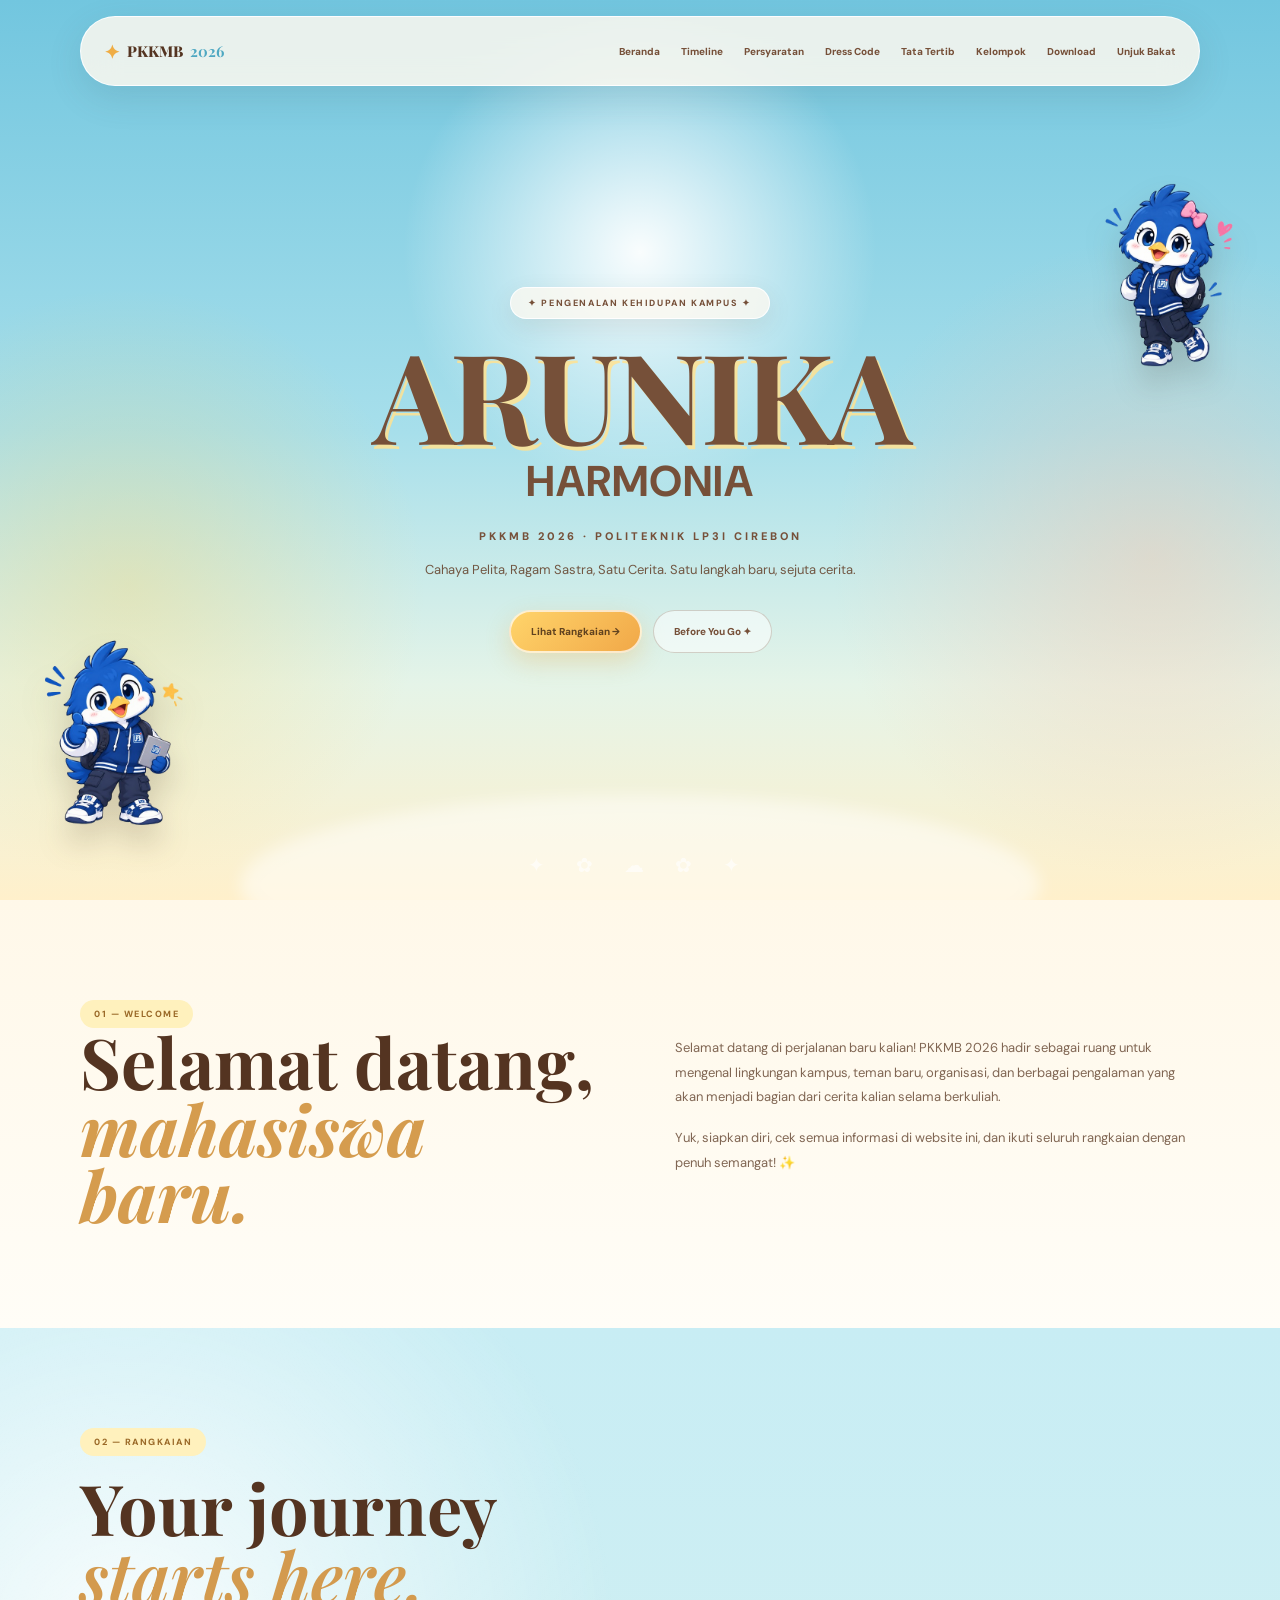
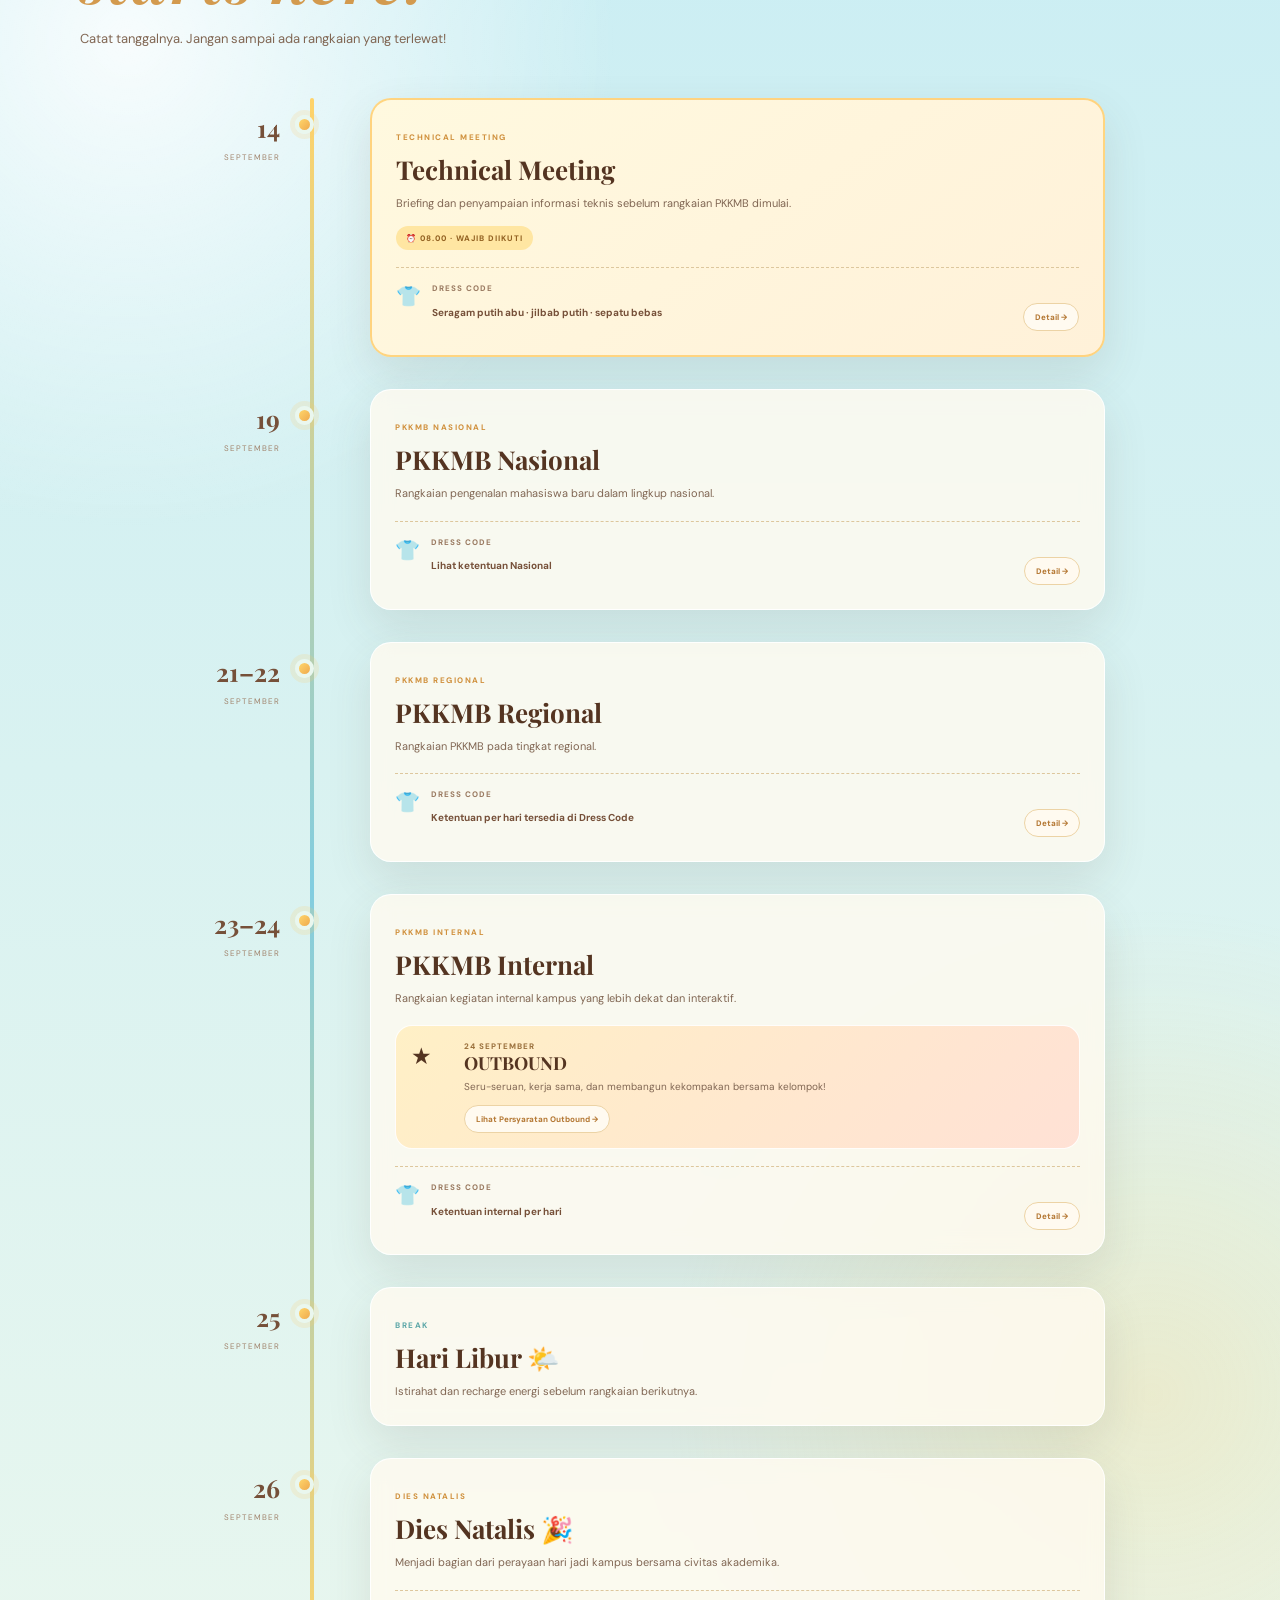
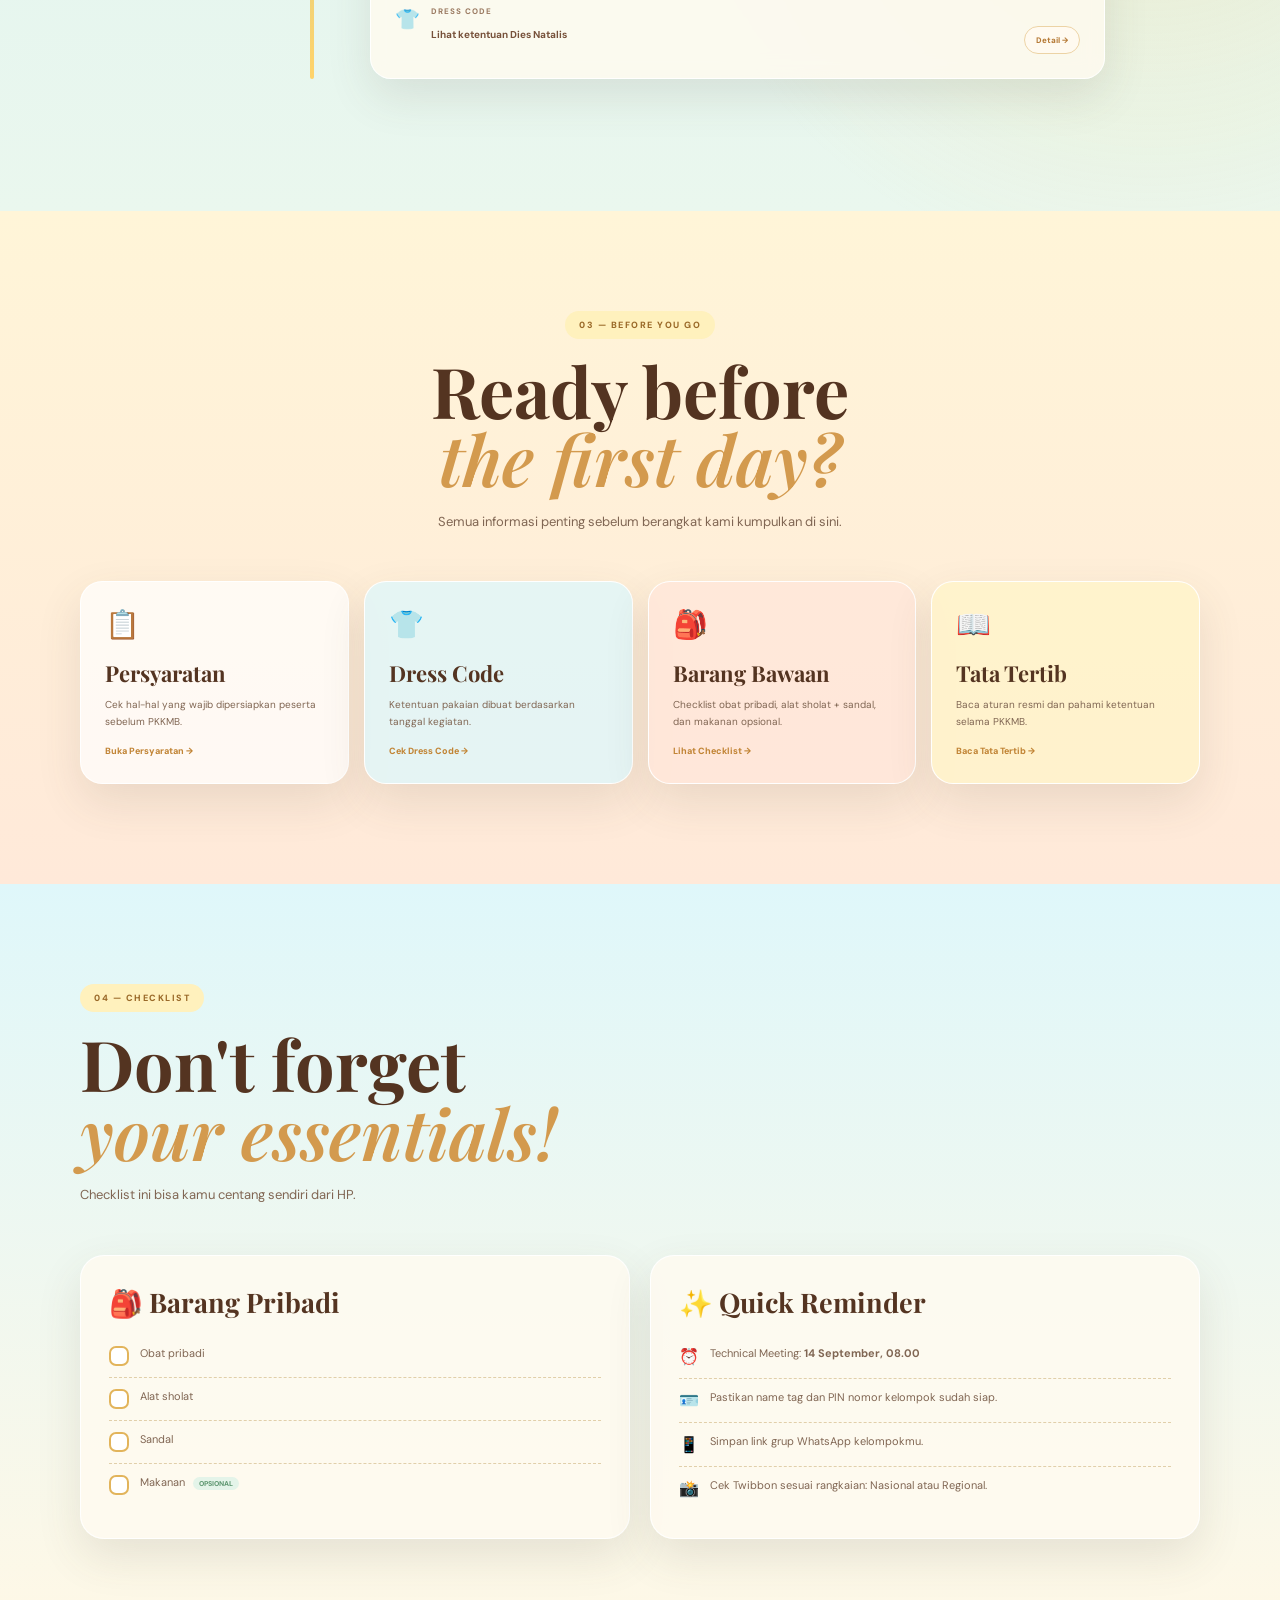
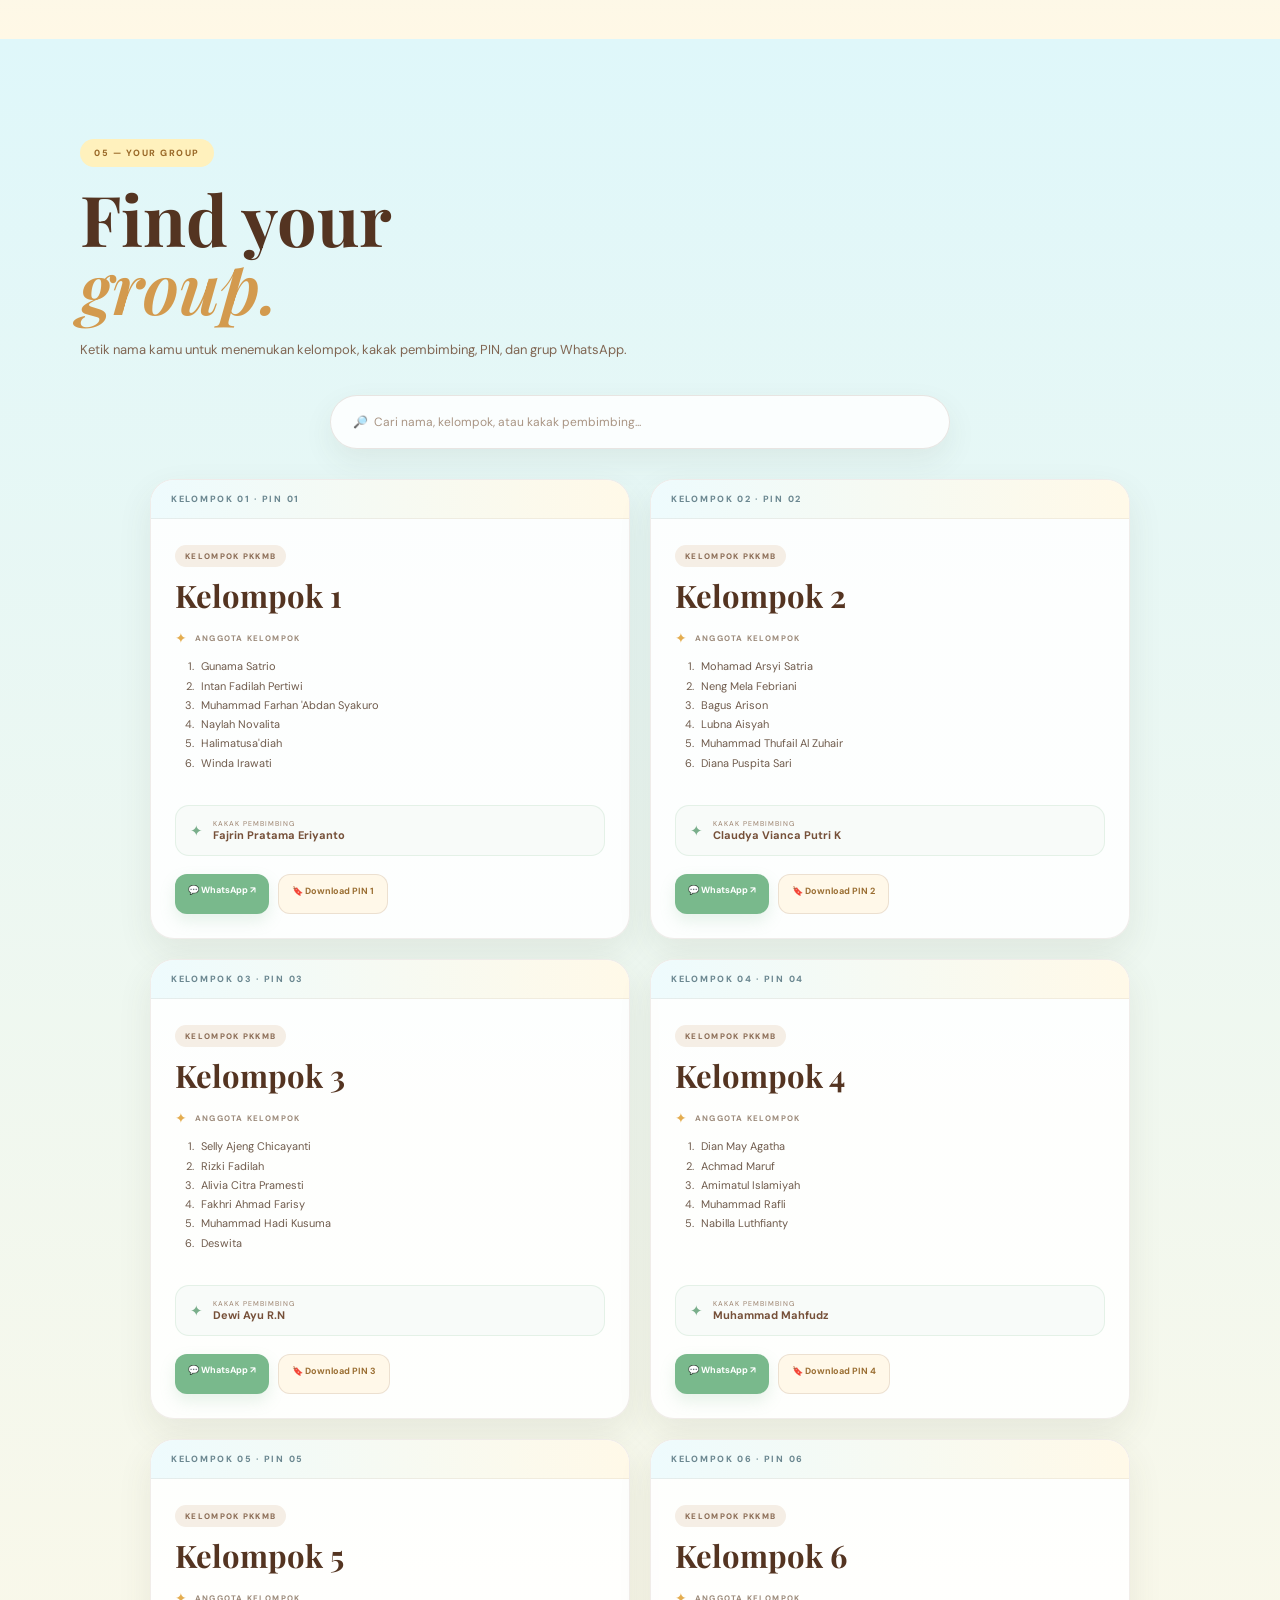
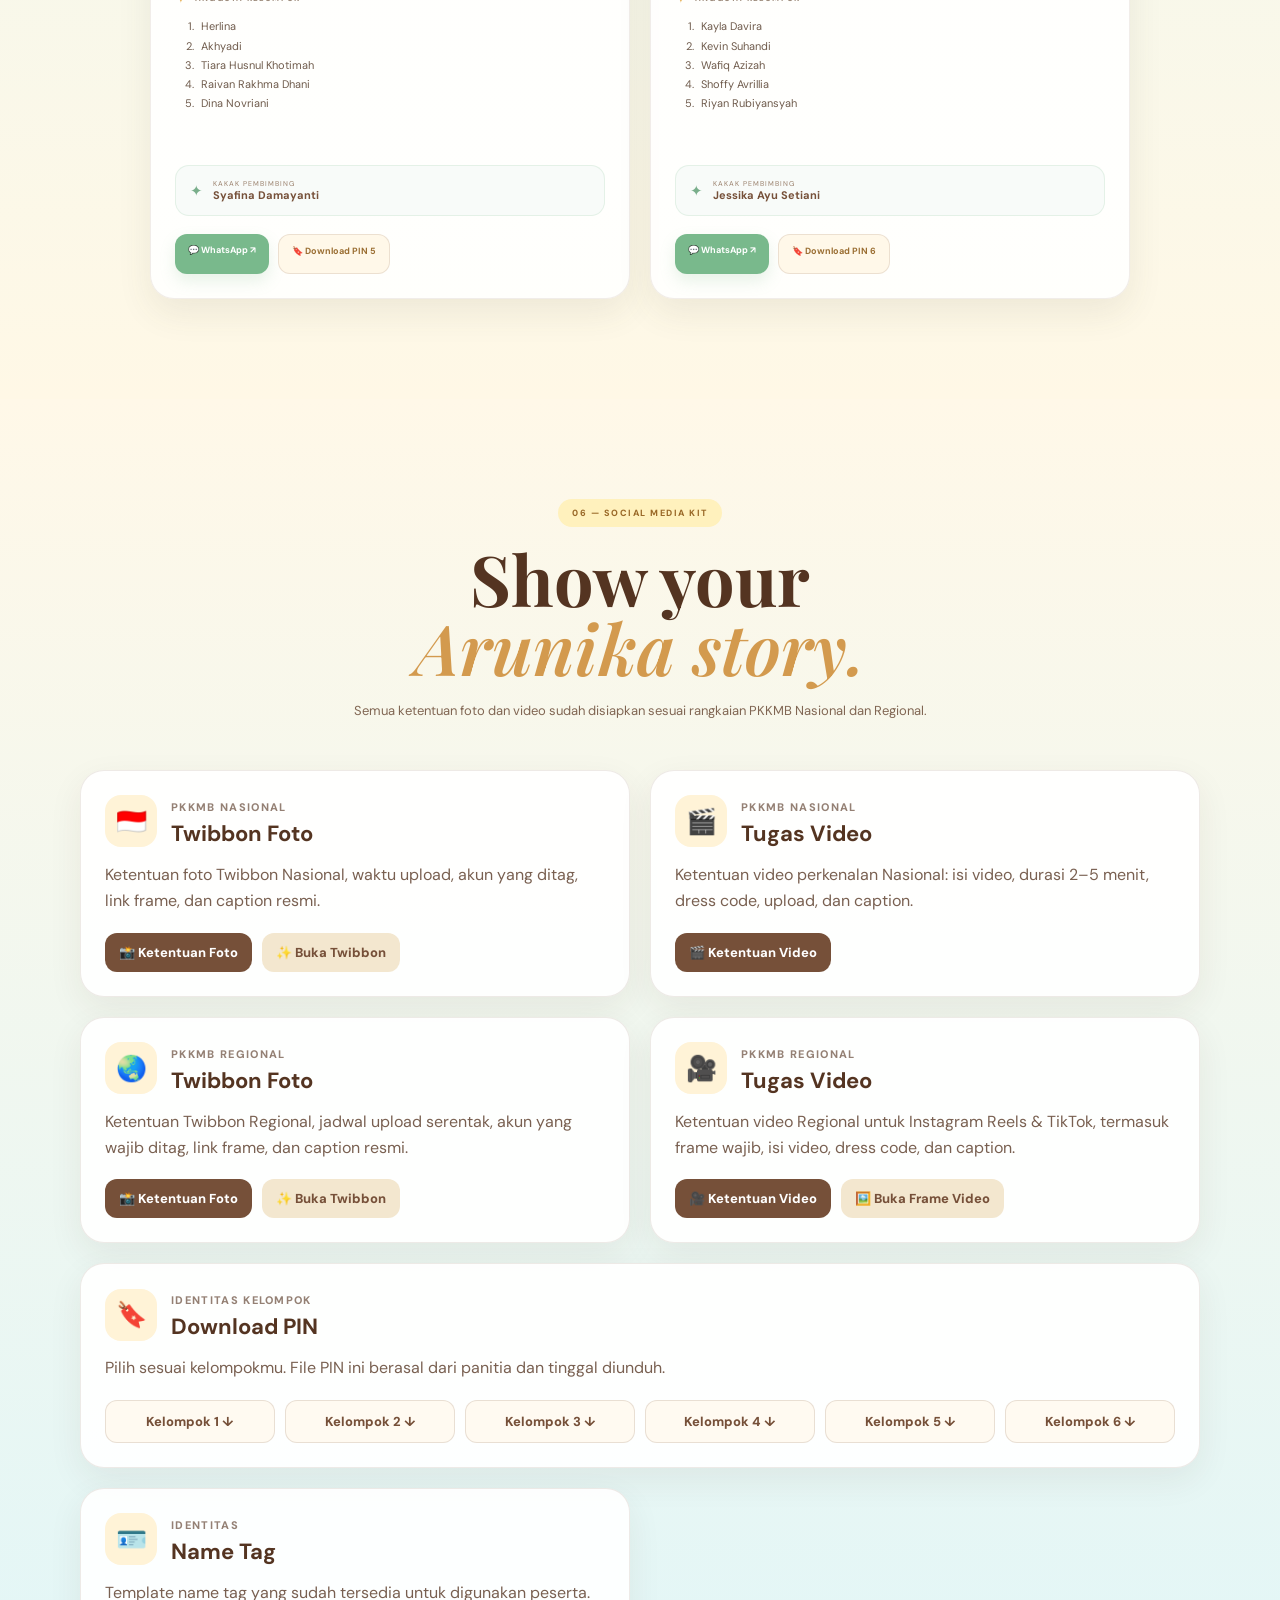
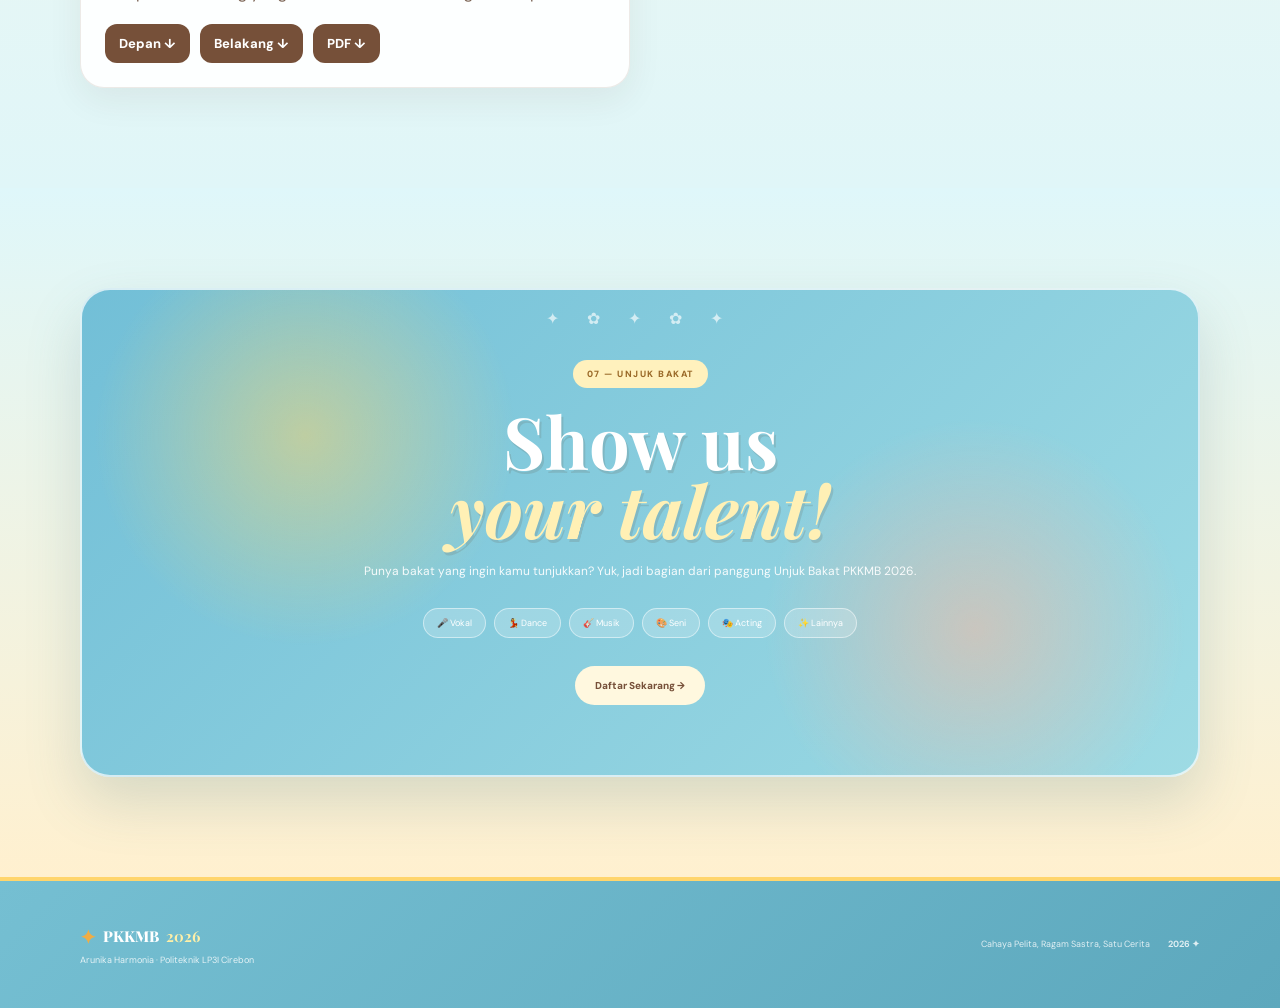
==== commit 51712e9a: "Update index.html" ====
--- a/index.html
+++ b/index.html
@@ -161,25 +161,25 @@
       <article class="media-guide-card national-guide">
         <div class="media-guide-top"><span class="media-guide-icon">🇮🇩</span><div><span>PKKMB NASIONAL</span><h3>Twibbon Foto</h3></div></div>
         <p>Ketentuan foto Twibbon Nasional, waktu upload, akun yang ditag, link frame, dan caption resmi.</p>
-        <div class="media-actions"><a href="KETENTUAN-NASIONAL.pdf#page=1" target="_blank" class="download-btn">📸 Ketentuan Foto</a><a href="https://twb.nz/pkkmbpolteklp3i" target="_blank" rel="noopener" class="copy-btn">✨ Buka Twibbon</a></div>
+        <div class="media-actions"><a href="KETENTUAN-_NASIONAL.pdf#page=1" target="_blank" class="download-btn">📸 Ketentuan Foto</a><a href="https://twb.nz/pkkmbpolteklp3i" target="_blank" rel="noopener" class="copy-btn">✨ Buka Twibbon</a></div>
       </article>
 
       <article class="media-guide-card national-guide">
         <div class="media-guide-top"><span class="media-guide-icon">🎬</span><div><span>PKKMB NASIONAL</span><h3>Tugas Video</h3></div></div>
         <p>Ketentuan video perkenalan Nasional: isi video, durasi 2–5 menit, dress code, upload, dan caption.</p>
-        <div class="media-actions"><a href="KETENTUAN-NASIONAL.pdf#page=2" target="_blank" class="download-btn">🎬 Ketentuan Video</a></div>
+        <div class="media-actions"><a href="KETENTUAN-_NASIONAL.pdf#page=2" target="_blank" class="download-btn">🎬 Ketentuan Video</a></div>
       </article>
 
       <article class="media-guide-card regional-guide">
         <div class="media-guide-top"><span class="media-guide-icon">🌏</span><div><span>PKKMB REGIONAL</span><h3>Twibbon Foto</h3></div></div>
         <p>Ketentuan Twibbon Regional, jadwal upload serentak, akun yang wajib ditag, link frame, dan caption resmi.</p>
-        <div class="media-actions"><a href="KETENTUAN-REGIONAL.pdf#page=1" target="_blank" class="download-btn">📸 Ketentuan Foto</a><a href="https://twb.nz/twibbonpkkmbpolitekniklp3i" target="_blank" rel="noopener" class="copy-btn">✨ Buka Twibbon</a></div>
+        <div class="media-actions"><a href="KETENTUAN-_REGIONAL.pdf#page=1" target="_blank" class="download-btn">📸 Ketentuan Foto</a><a href="https://twb.nz/twibbonpkkmbpolitekniklp3i" target="_blank" rel="noopener" class="copy-btn">✨ Buka Twibbon</a></div>
       </article>
 
       <article class="media-guide-card regional-guide">
         <div class="media-guide-top"><span class="media-guide-icon">🎥</span><div><span>PKKMB REGIONAL</span><h3>Tugas Video</h3></div></div>
         <p>Ketentuan video Regional untuk Instagram Reels & TikTok, termasuk frame wajib, isi video, dress code, dan caption.</p>
-        <div class="media-actions"><a href="KETENTUAN-REGIONAL.pdf#page=2" target="_blank" class="download-btn">🎥 Ketentuan Video</a><a href="https://drive.google.com/file/d/1rMT6rZTkWRxtsR6GFyiocs8VKKZx78ZJ/view?usp=drivesdk" target="_blank" rel="noopener" class="copy-btn">🖼️ Buka Frame Video</a></div>
+        <div class="media-actions"><a href="KETENTUAN-_REGIONAL.pdf#page=2" target="_blank" class="download-btn">🎥 Ketentuan Video</a><a href="https://drive.google.com/file/d/1rMT6rZTkWRxtsR6GFyiocs8VKKZx78ZJ/view?usp=drivesdk" target="_blank" rel="noopener" class="copy-btn">🖼️ Buka Frame Video</a></div>
       </article>
 
       <article class="media-guide-card pin-guide">
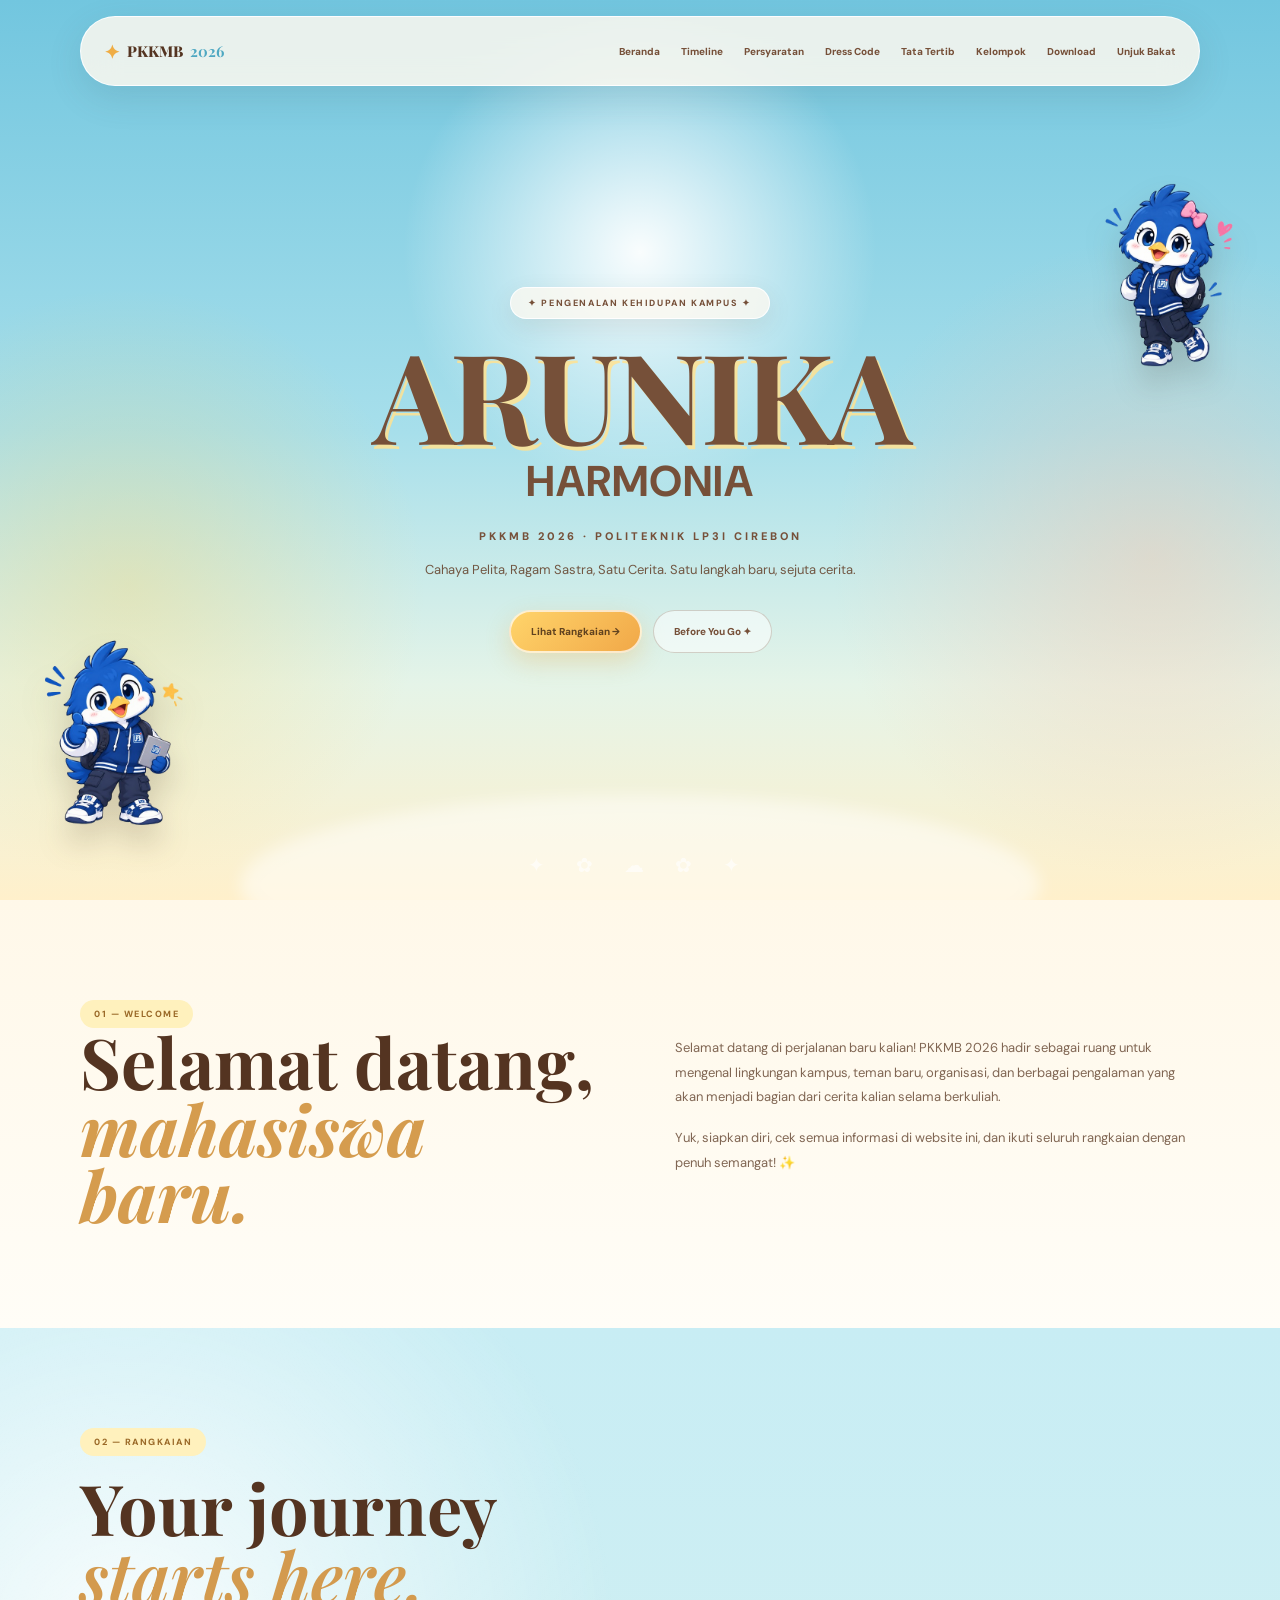
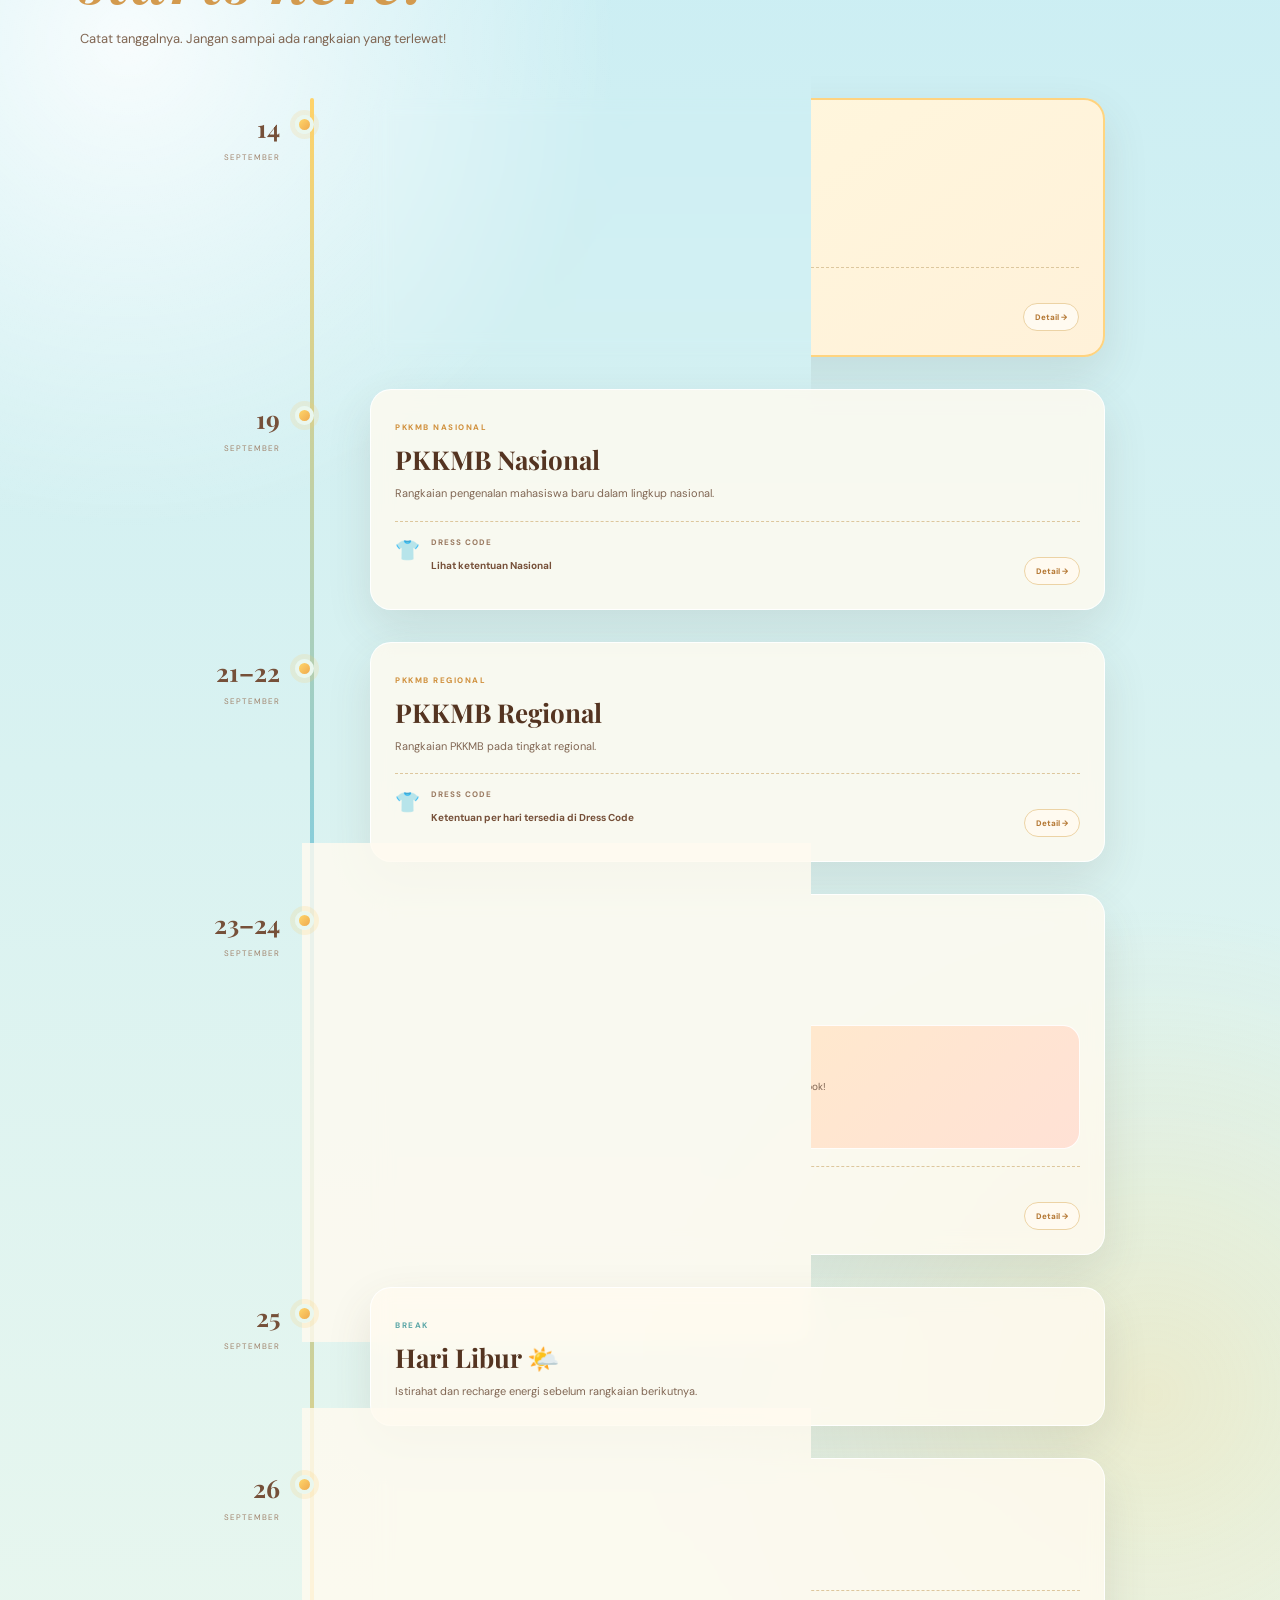
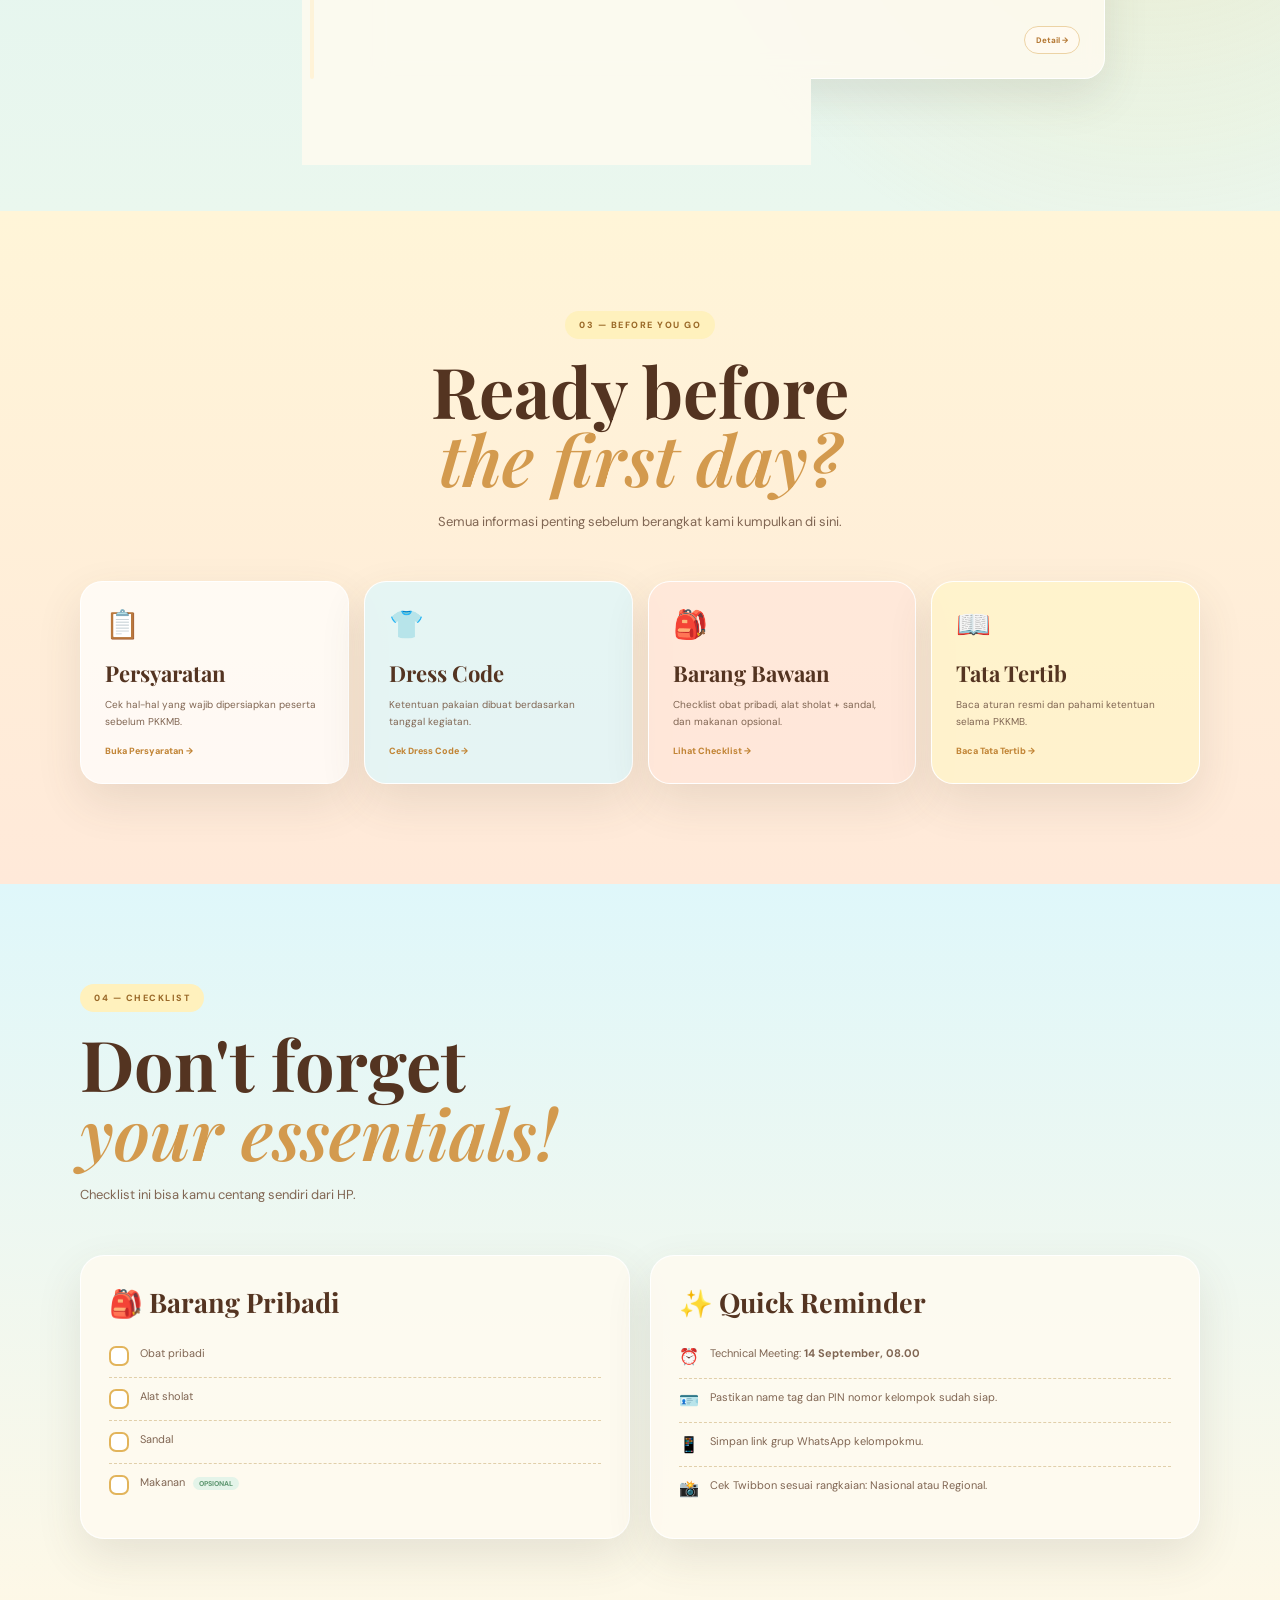
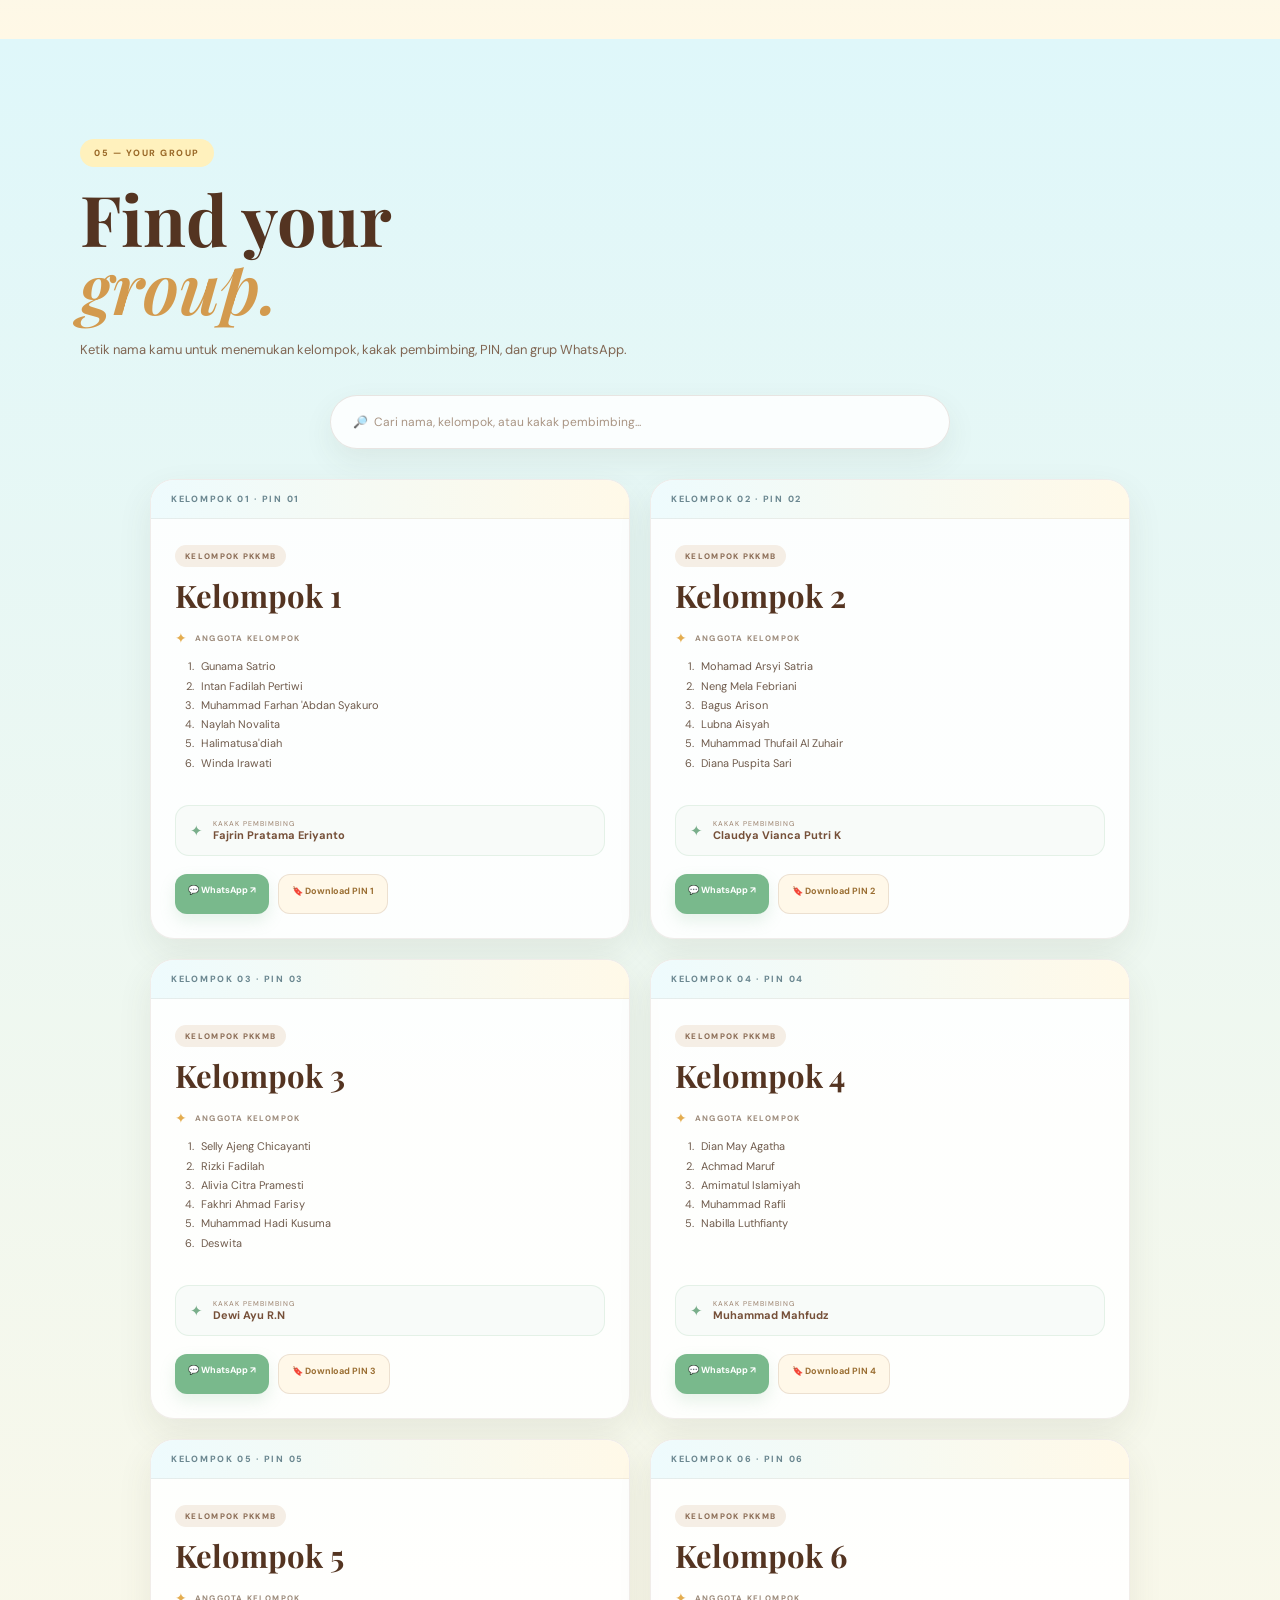
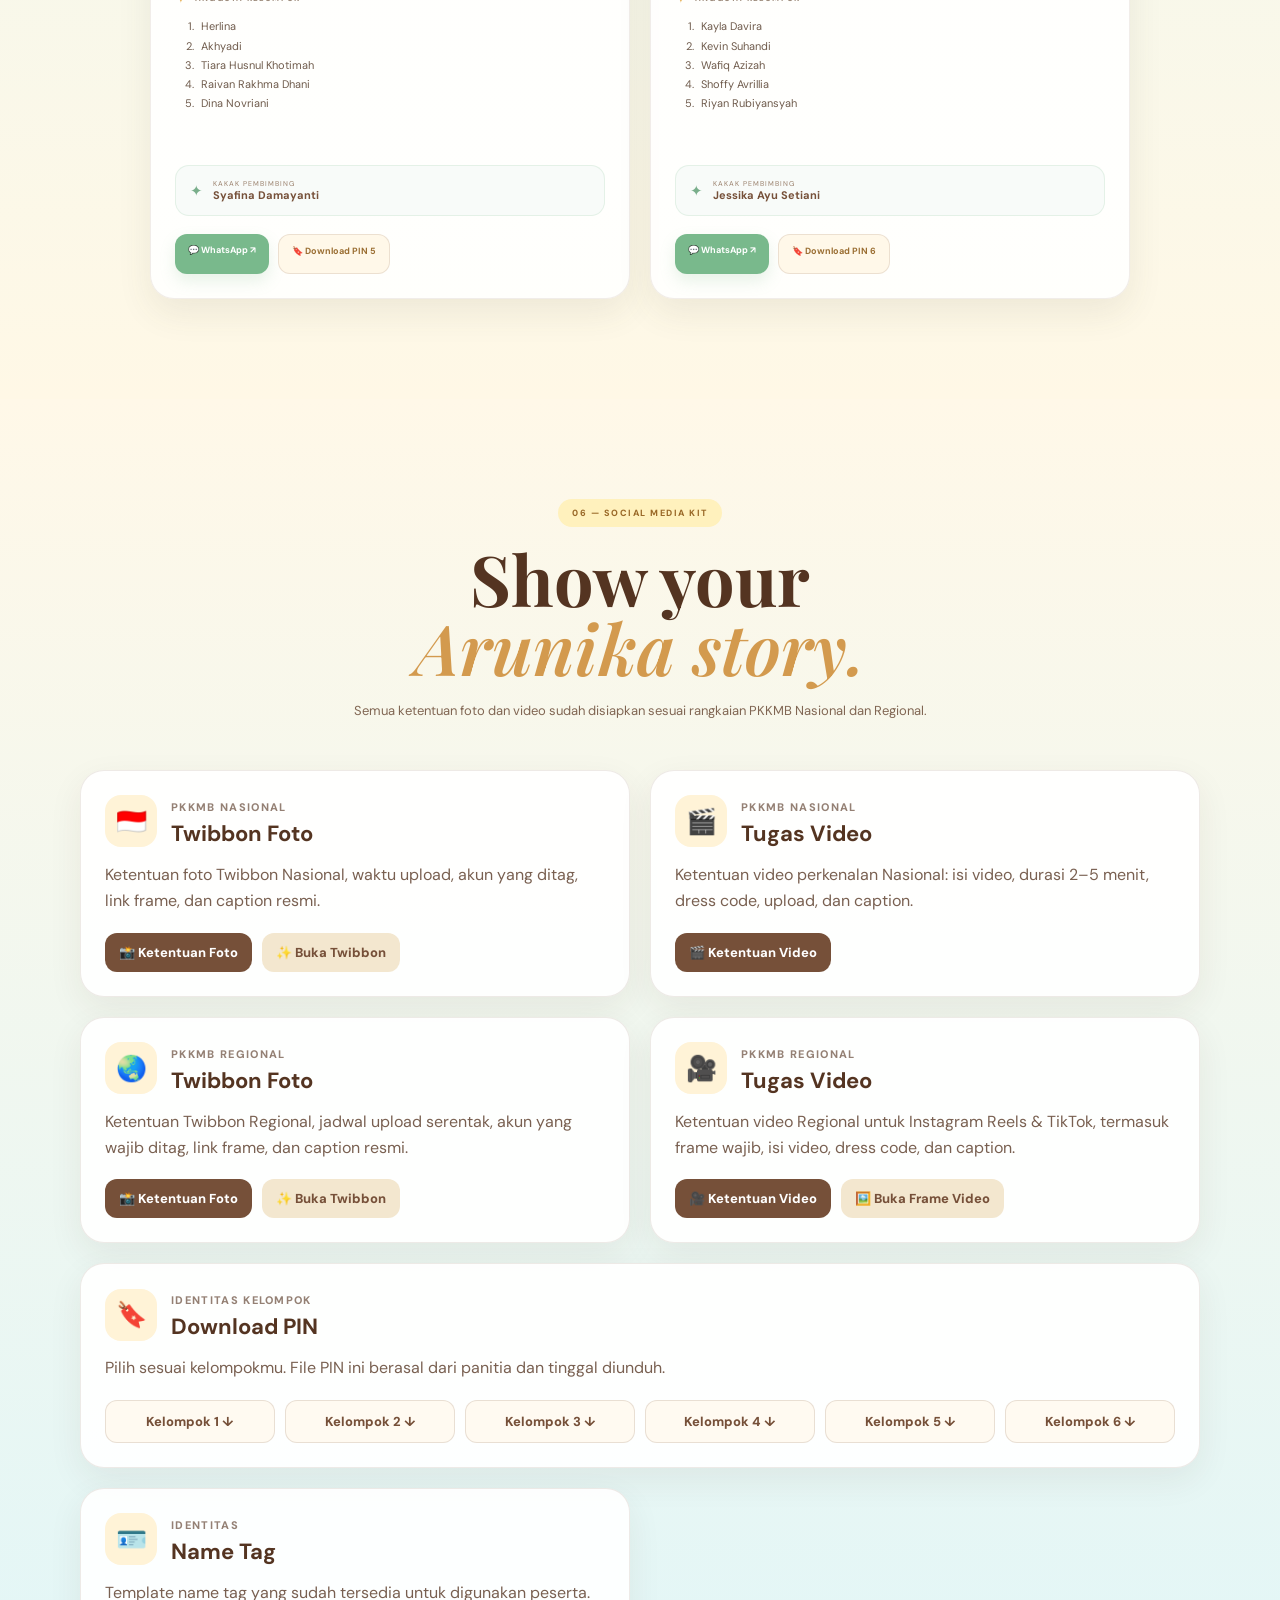
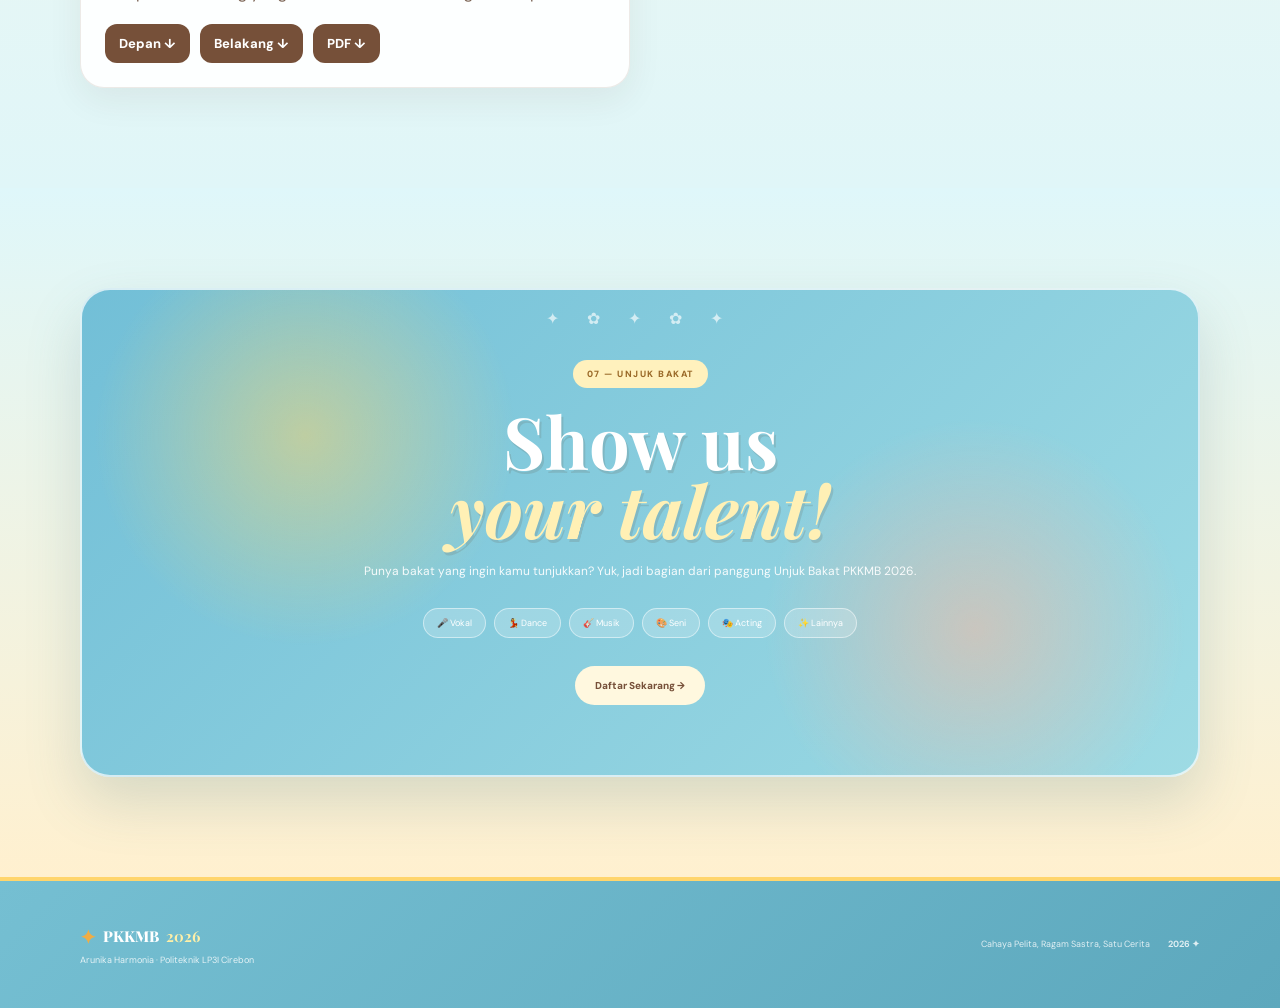
==== commit 657f4200: "Update index.html" ====
--- a/index.html
+++ b/index.html
@@ -173,13 +173,17 @@
       <article class="media-guide-card regional-guide">
         <div class="media-guide-top"><span class="media-guide-icon">🌏</span><div><span>PKKMB REGIONAL</span><h3>Twibbon Foto</h3></div></div>
         <p>Ketentuan Twibbon Regional, jadwal upload serentak, akun yang wajib ditag, link frame, dan caption resmi.</p>
-        <div class="media-actions"><a href="KETENTUAN-_REGIONAL.pdf#page=1" target="_blank" class="download-btn">📸 Ketentuan Foto</a><a href="https://twb.nz/twibbonpkkmbpolitekniklp3i" target="_blank" rel="noopener" class="copy-btn">✨ Buka Twibbon</a></div>
+        <div class="media-actions"><a href="ketentuan-regional.pdf#page=1" target="_blank" class="download-btn">
+    📸 Ketentuan Foto
+</a><a href="https://twb.nz/twibbonpkkmbpolitekniklp3i" target="_blank" rel="noopener" class="copy-btn">✨ Buka Twibbon</a></div>
       </article>
 
       <article class="media-guide-card regional-guide">
         <div class="media-guide-top"><span class="media-guide-icon">🎥</span><div><span>PKKMB REGIONAL</span><h3>Tugas Video</h3></div></div>
         <p>Ketentuan video Regional untuk Instagram Reels & TikTok, termasuk frame wajib, isi video, dress code, dan caption.</p>
-        <div class="media-actions"><a href="KETENTUAN-_REGIONAL.pdf#page=2" target="_blank" class="download-btn">🎥 Ketentuan Video</a><a href="https://drive.google.com/file/d/1rMT6rZTkWRxtsR6GFyiocs8VKKZx78ZJ/view?usp=drivesdk" target="_blank" rel="noopener" class="copy-btn">🖼️ Buka Frame Video</a></div>
+        <div class="media-actions"><a href="ketentuan-regional.pdf#page=2" target="_blank" class="download-btn">
+    🎥 Ketentuan Video
+</a><a href="https://drive.google.com/file/d/1rMT6rZTkWRxtsR6GFyiocs8VKKZx78ZJ/view?usp=drivesdk" target="_blank" rel="noopener" class="copy-btn">🖼️ Buka Frame Video</a></div>
       </article>
 
       <article class="media-guide-card pin-guide">
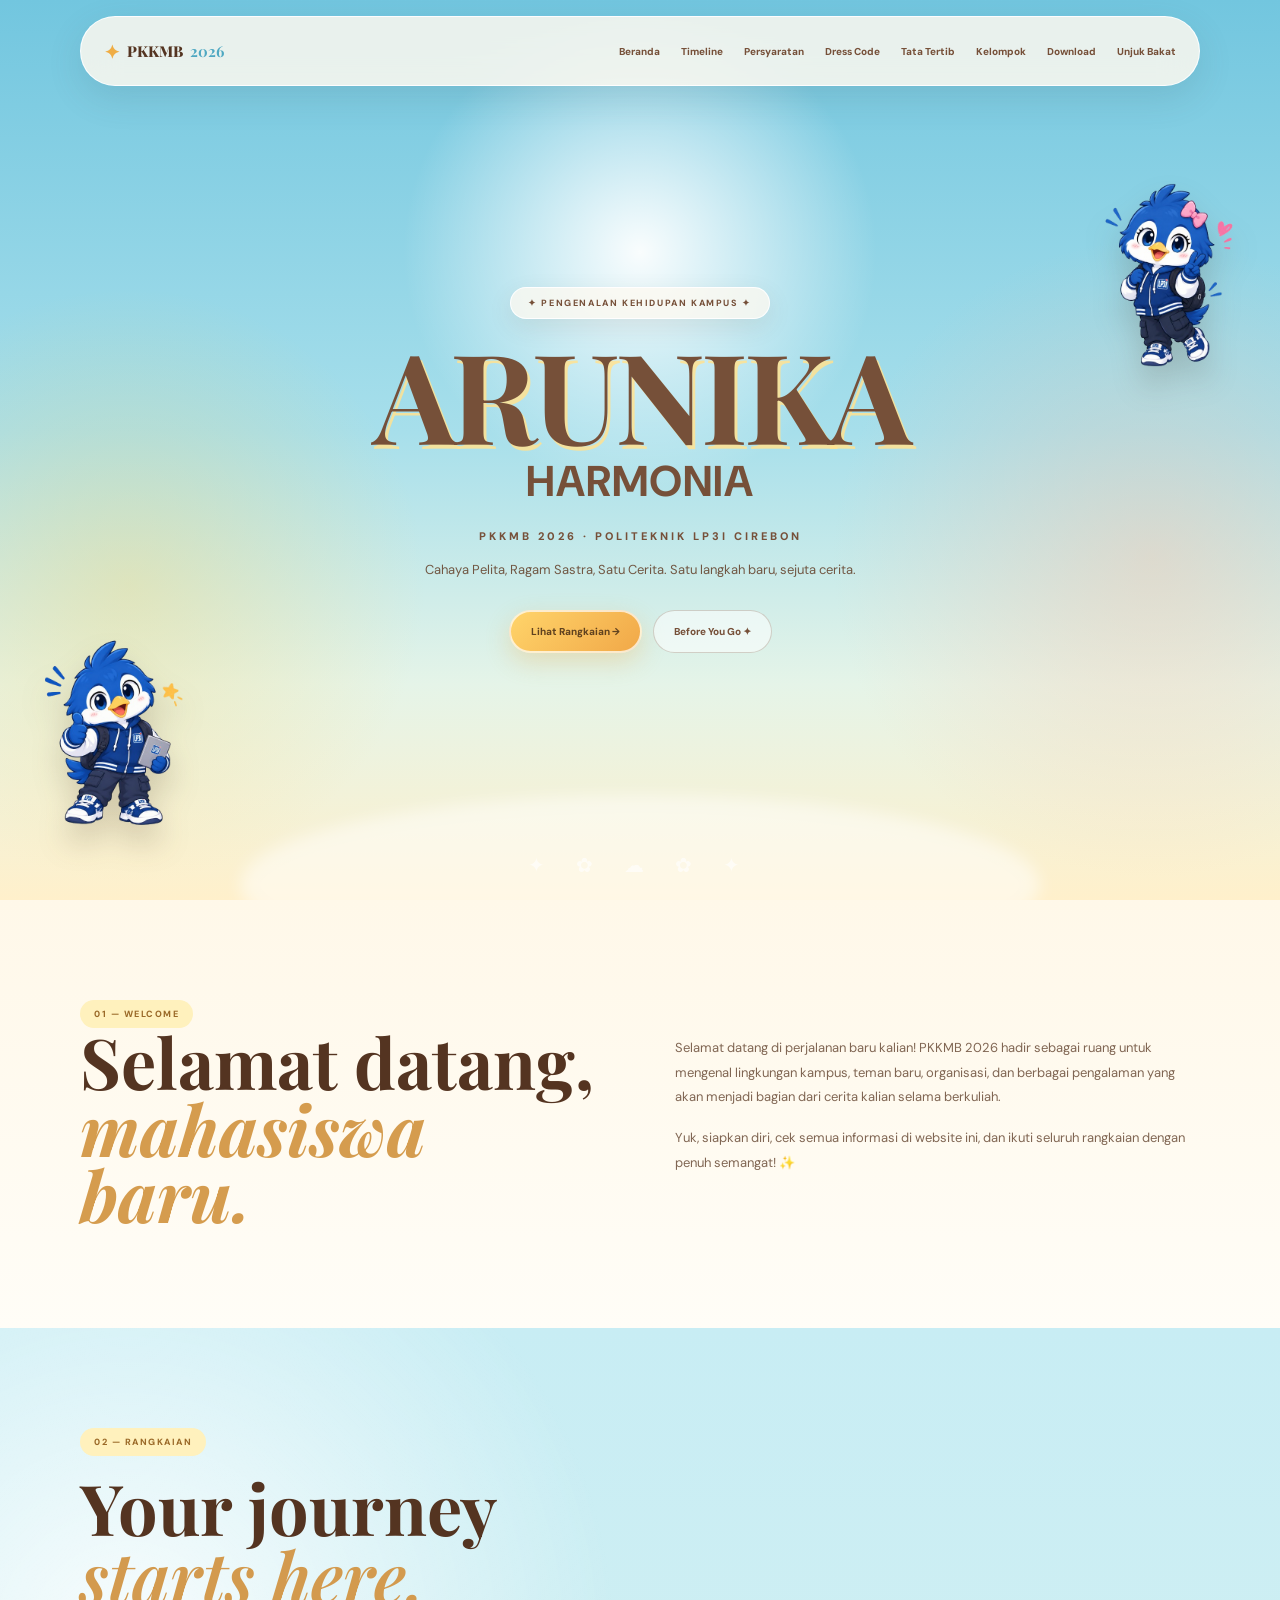
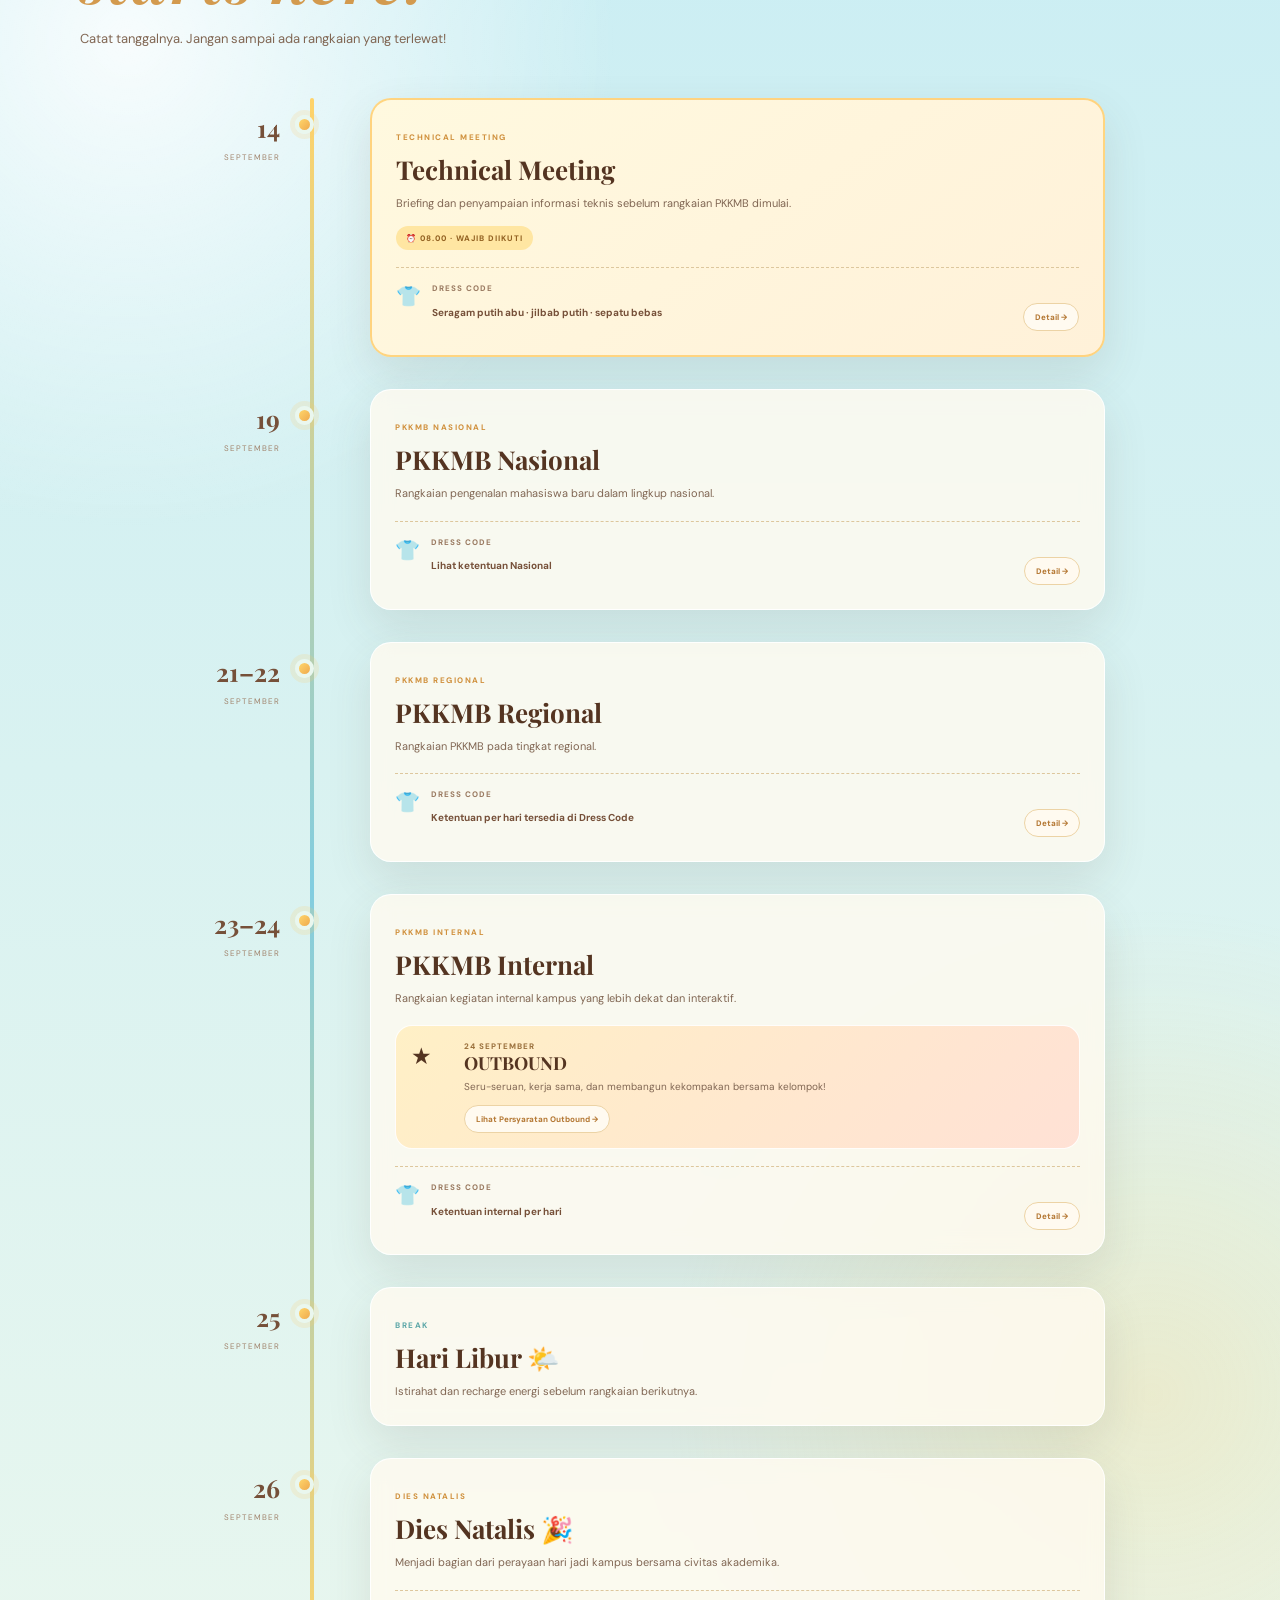
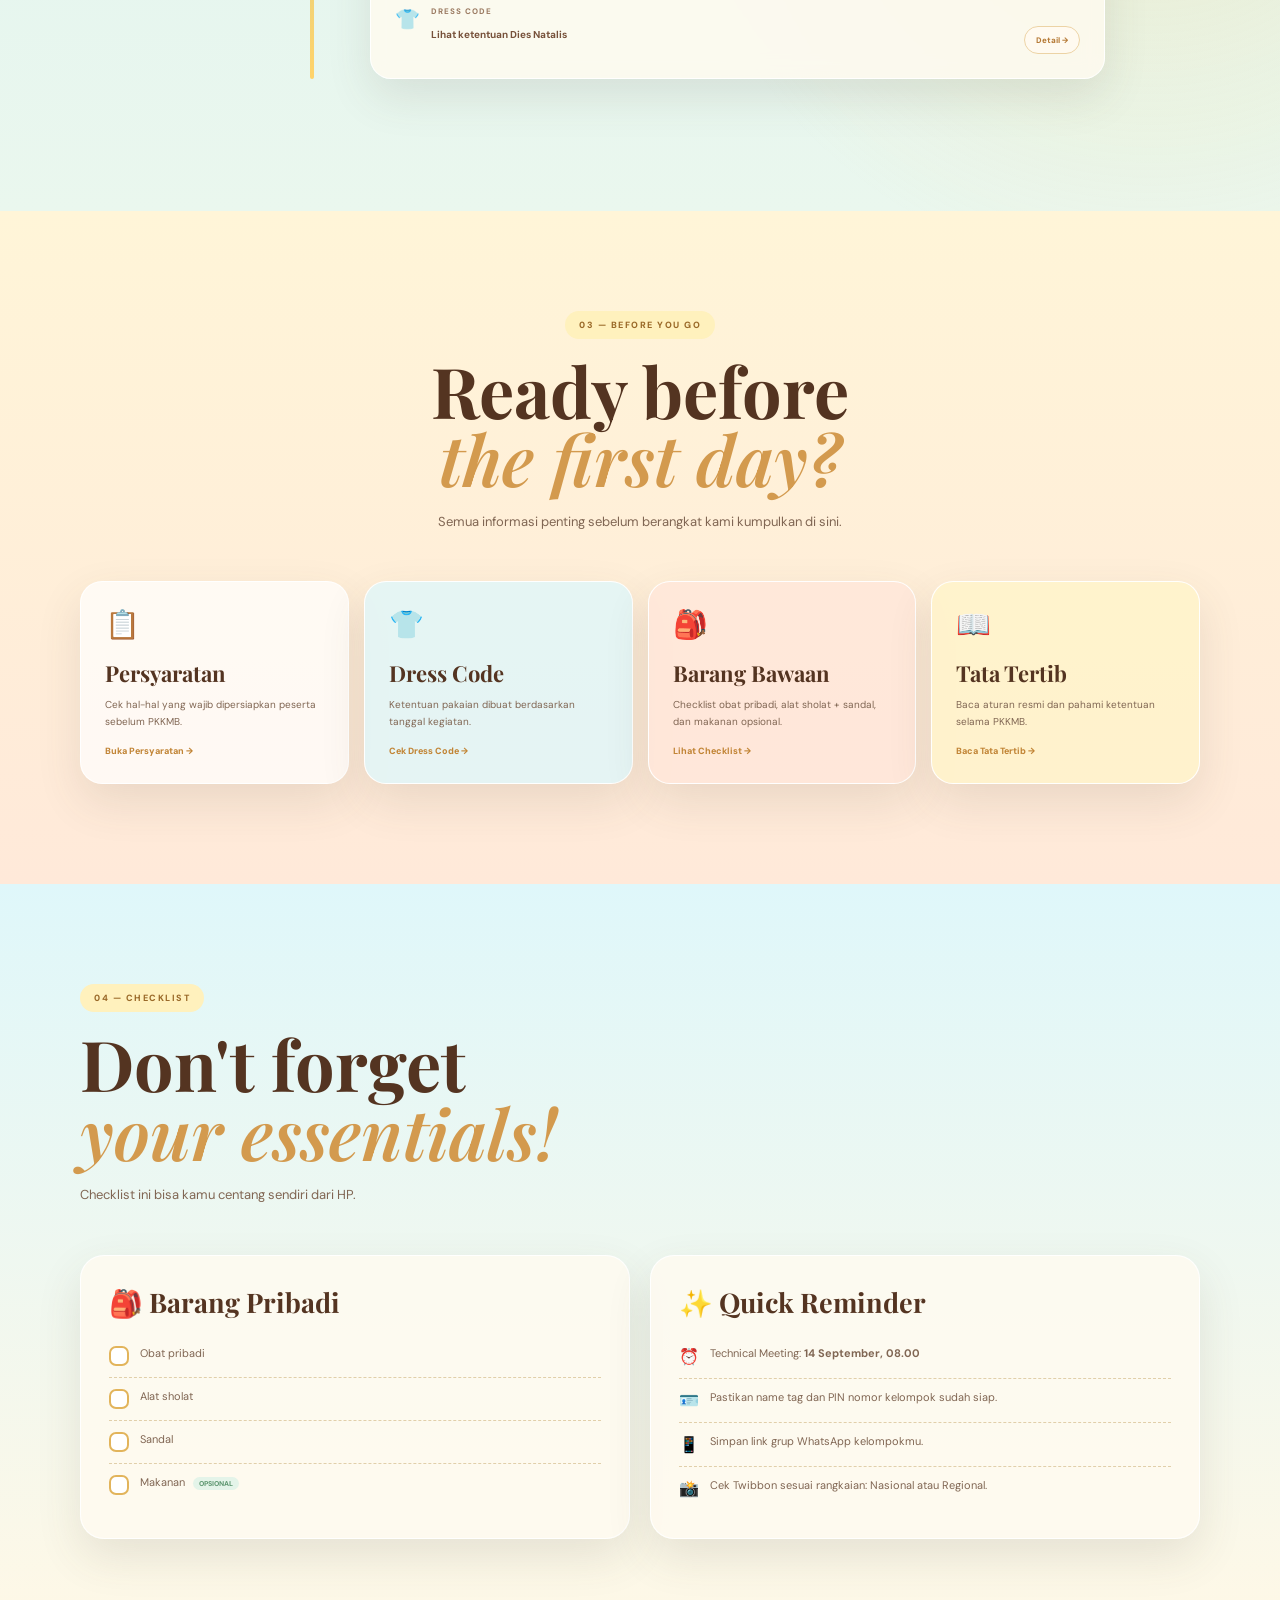
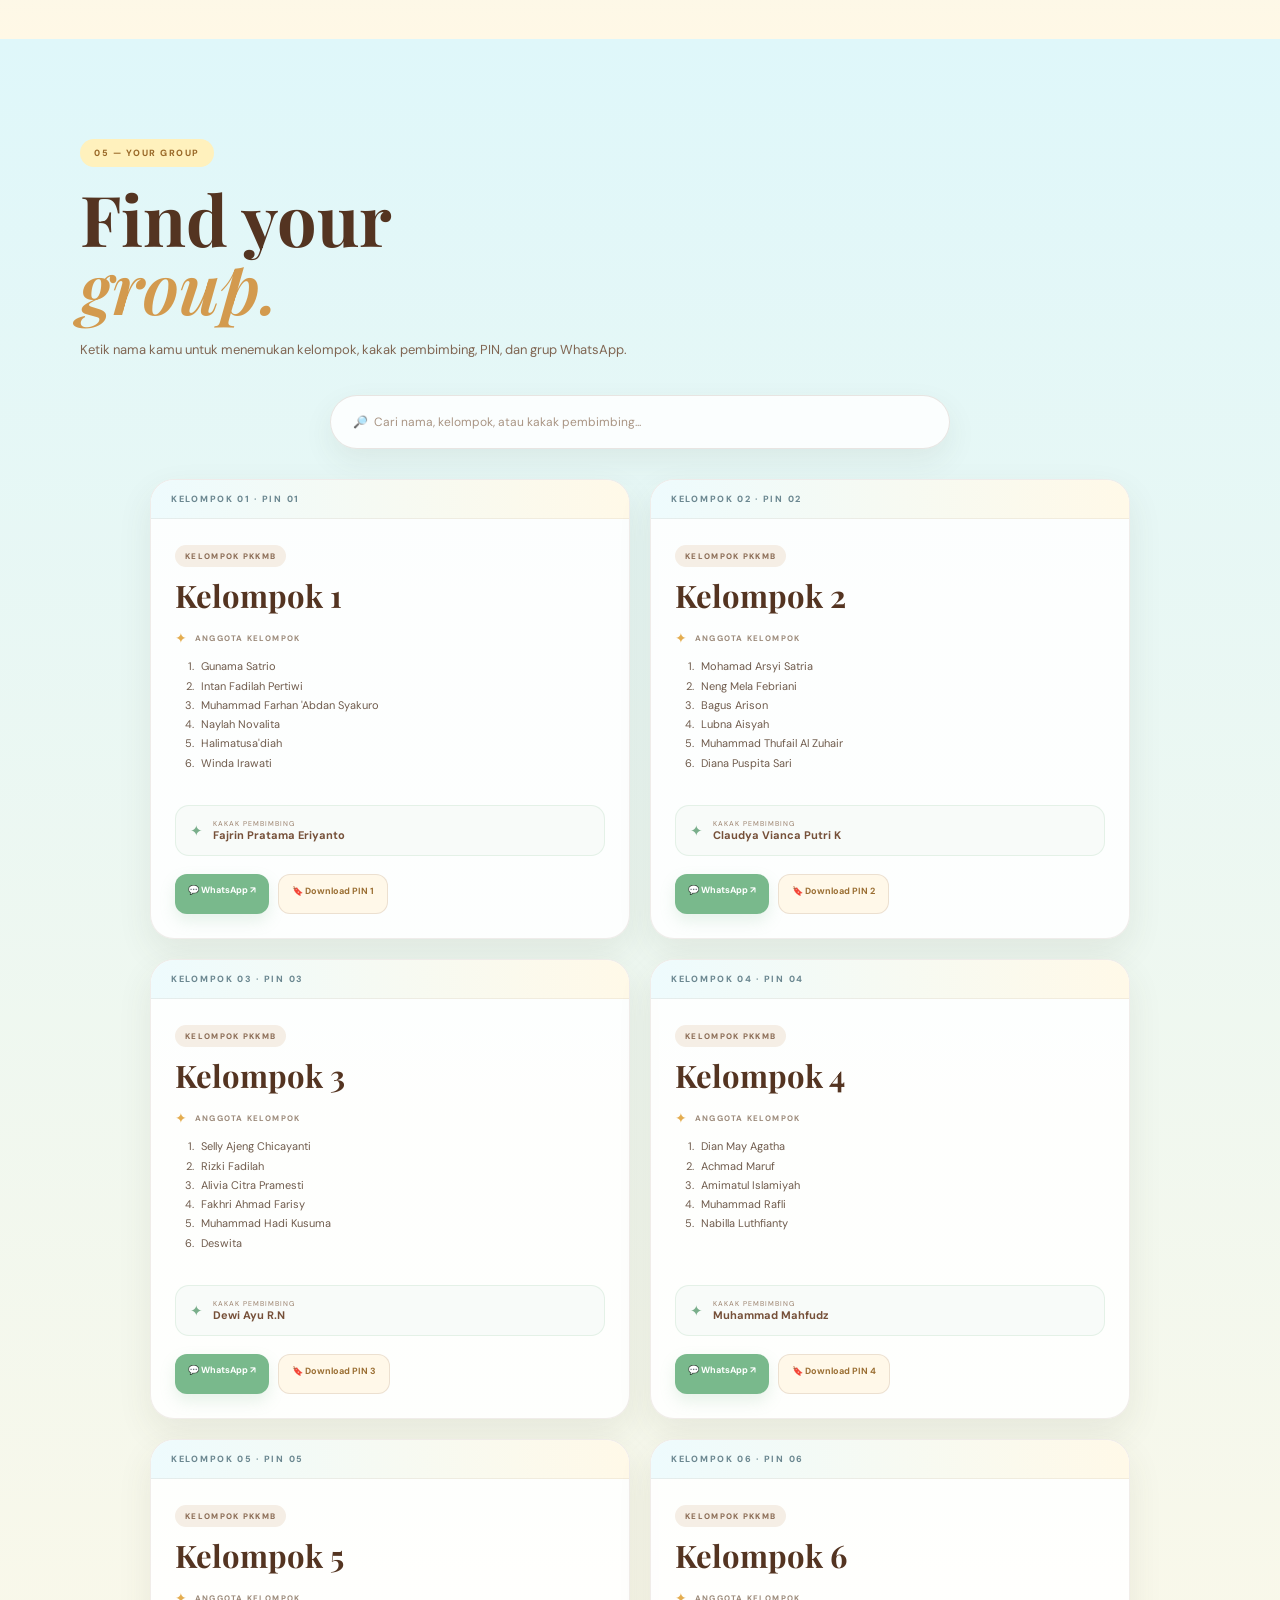
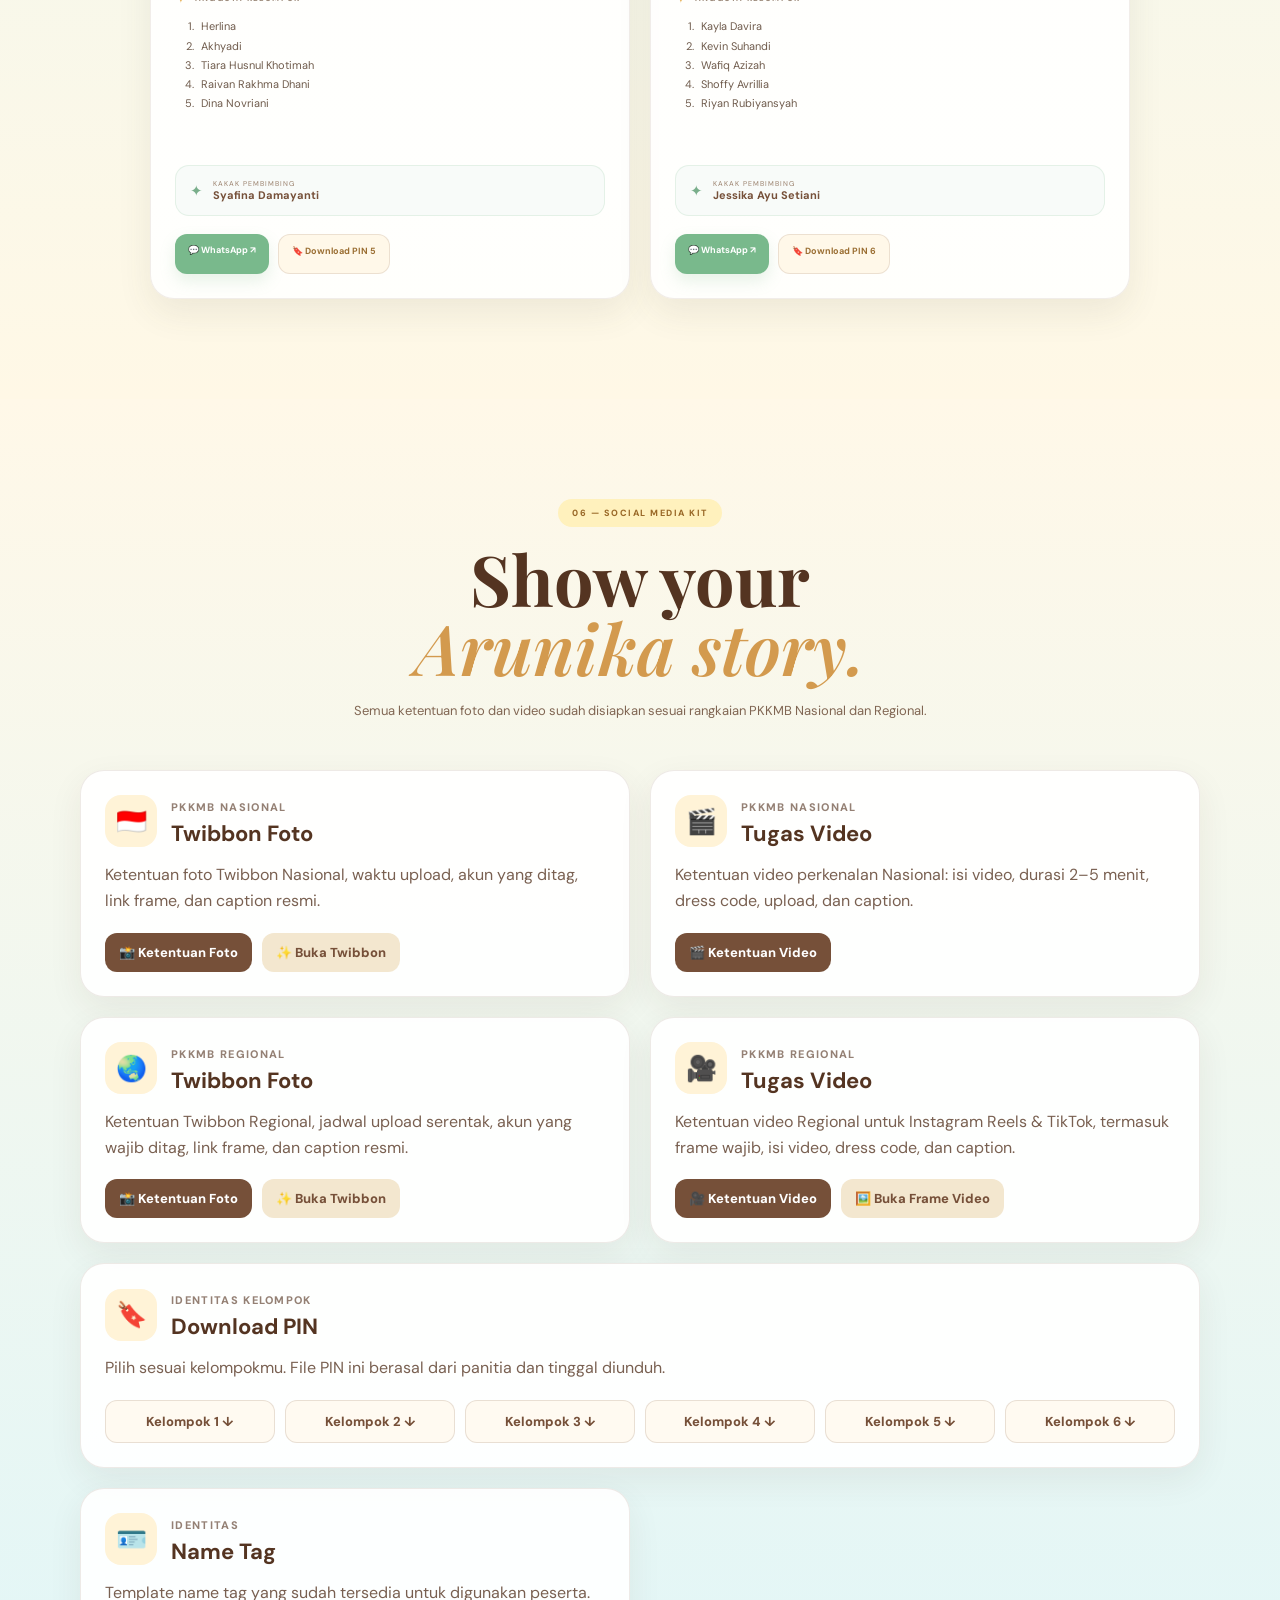
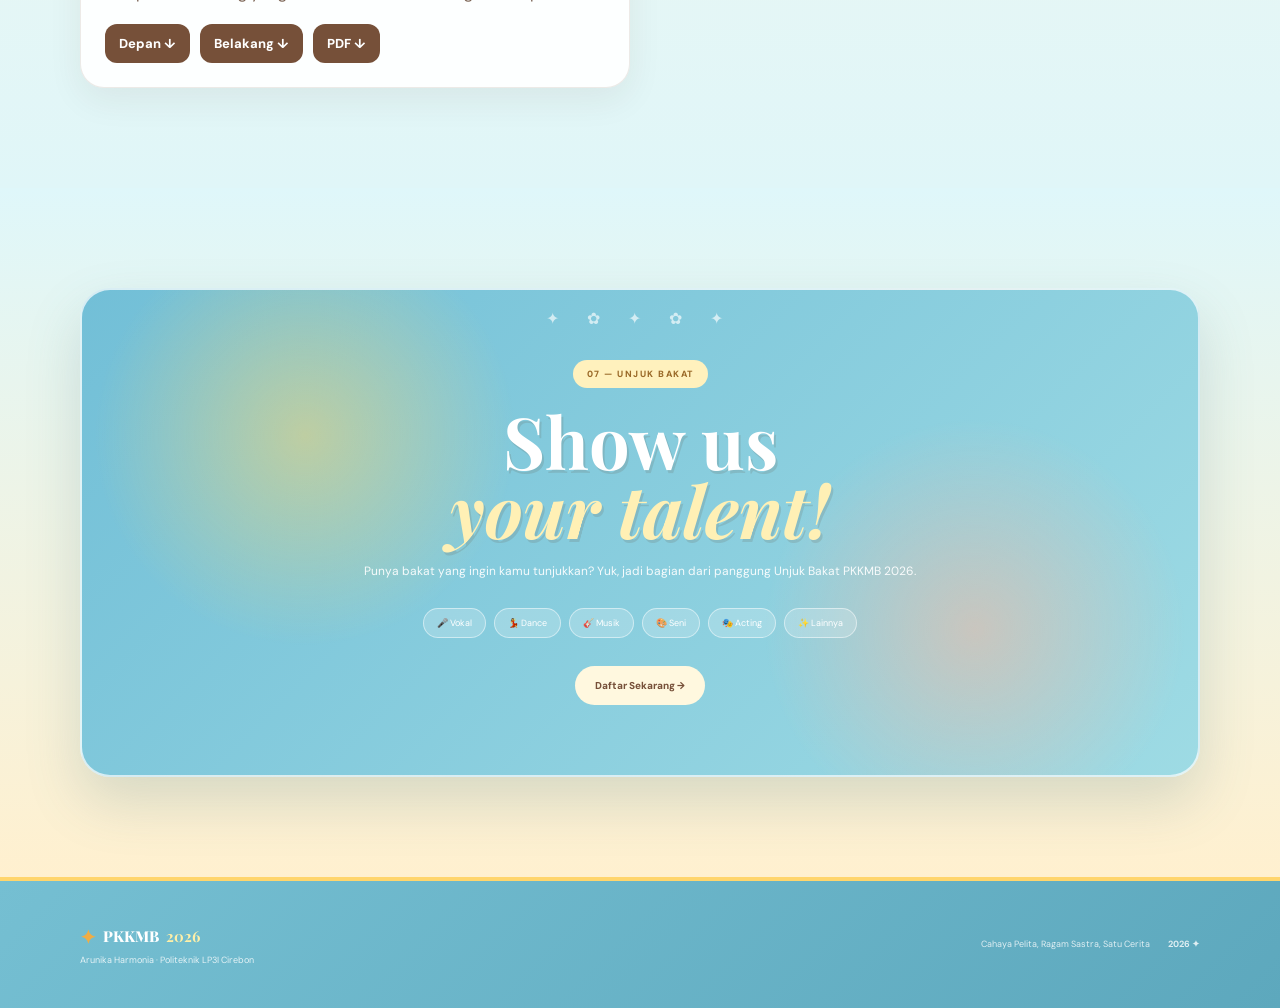
==== commit 4c99eb6d: "Update index.html" ====
--- a/index.html
+++ b/index.html
@@ -173,7 +173,7 @@
       <article class="media-guide-card regional-guide">
         <div class="media-guide-top"><span class="media-guide-icon">🌏</span><div><span>PKKMB REGIONAL</span><h3>Twibbon Foto</h3></div></div>
         <p>Ketentuan Twibbon Regional, jadwal upload serentak, akun yang wajib ditag, link frame, dan caption resmi.</p>
-        <div class="media-actions"><a href="ketentuan-regional.pdf#page=1" target="_blank" class="download-btn">
+        <div class="media-actions"><a href="ketentuan-regional.pdf" target="_blank" class="download-btn">
     📸 Ketentuan Foto
 </a><a href="https://twb.nz/twibbonpkkmbpolitekniklp3i" target="_blank" rel="noopener" class="copy-btn">✨ Buka Twibbon</a></div>
       </article>
@@ -181,7 +181,7 @@
       <article class="media-guide-card regional-guide">
         <div class="media-guide-top"><span class="media-guide-icon">🎥</span><div><span>PKKMB REGIONAL</span><h3>Tugas Video</h3></div></div>
         <p>Ketentuan video Regional untuk Instagram Reels & TikTok, termasuk frame wajib, isi video, dress code, dan caption.</p>
-        <div class="media-actions"><a href="ketentuan-regional.pdf#page=2" target="_blank" class="download-btn">
+        <div class="media-actions"><a href="ketentuan-regional.pdf" target="_blank" class="download-btn">
     🎥 Ketentuan Video
 </a><a href="https://drive.google.com/file/d/1rMT6rZTkWRxtsR6GFyiocs8VKKZx78ZJ/view?usp=drivesdk" target="_blank" rel="noopener" class="copy-btn">🖼️ Buka Frame Video</a></div>
       </article>
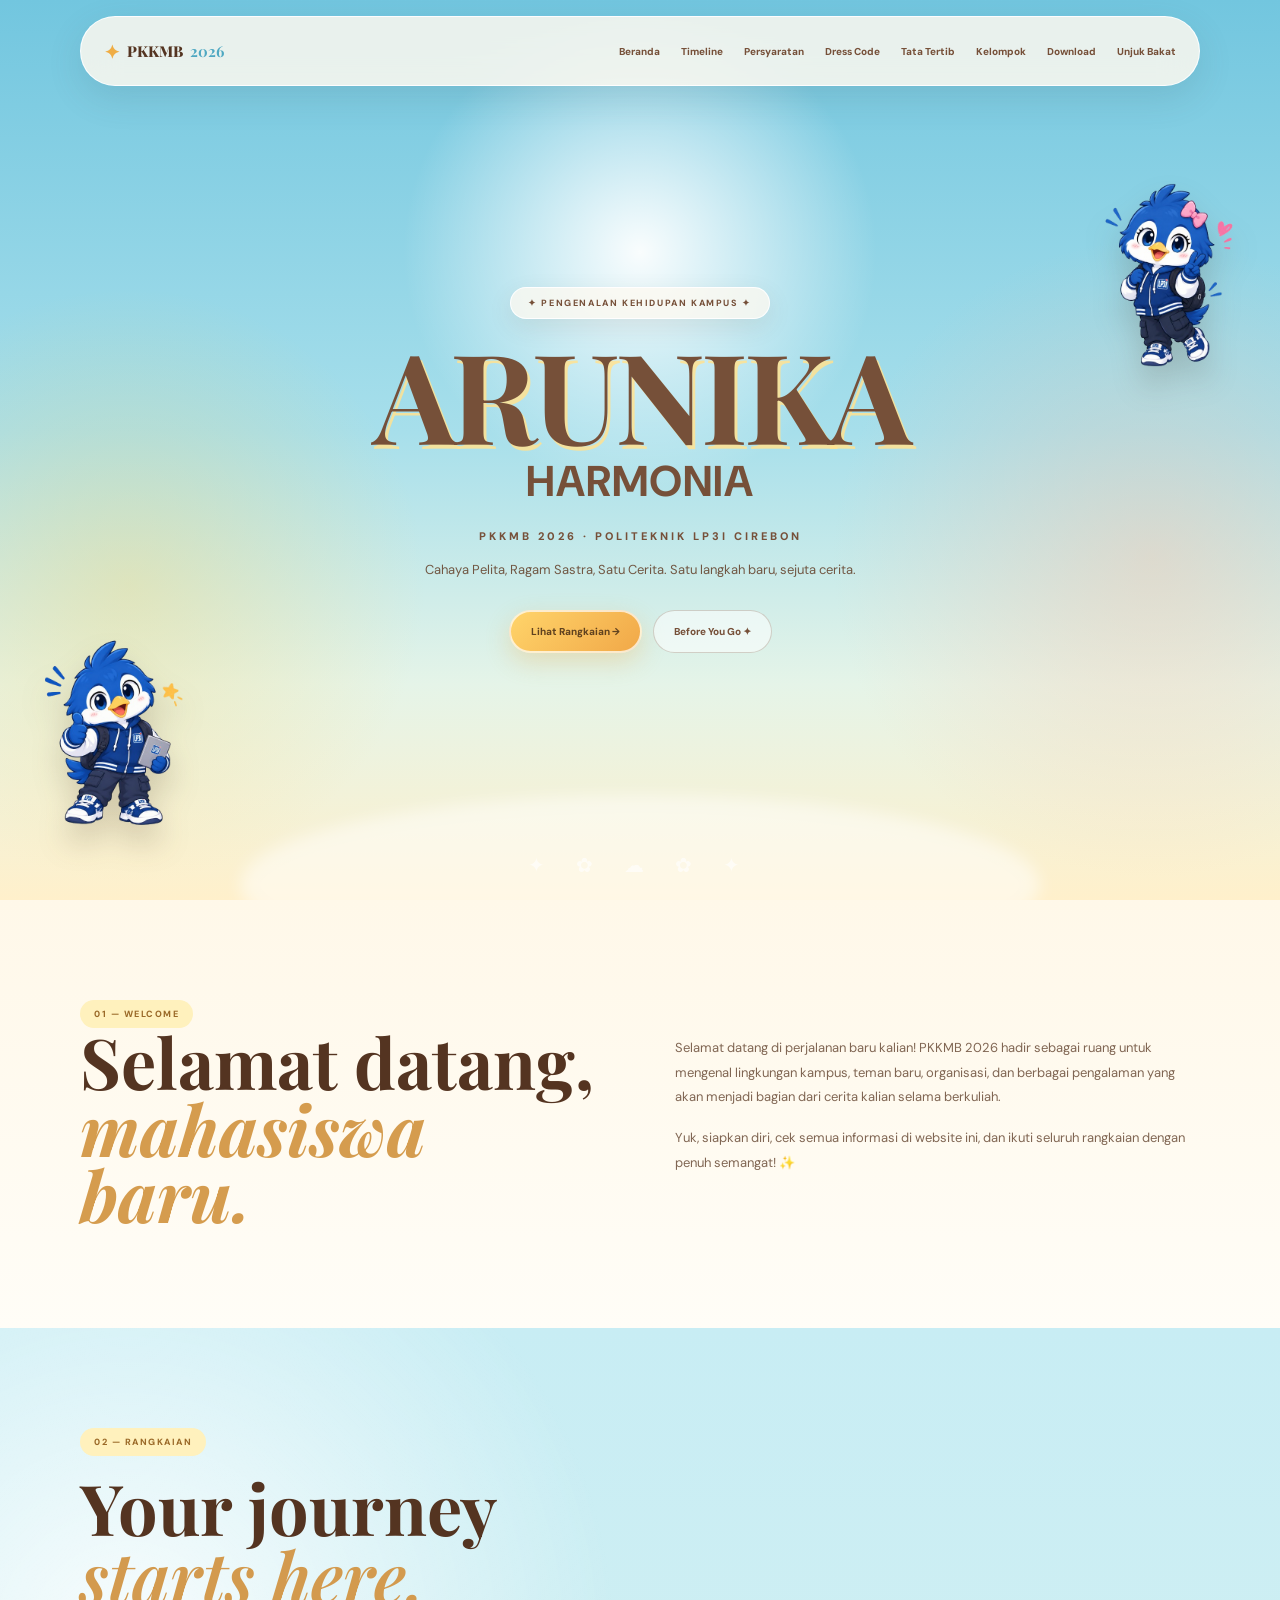
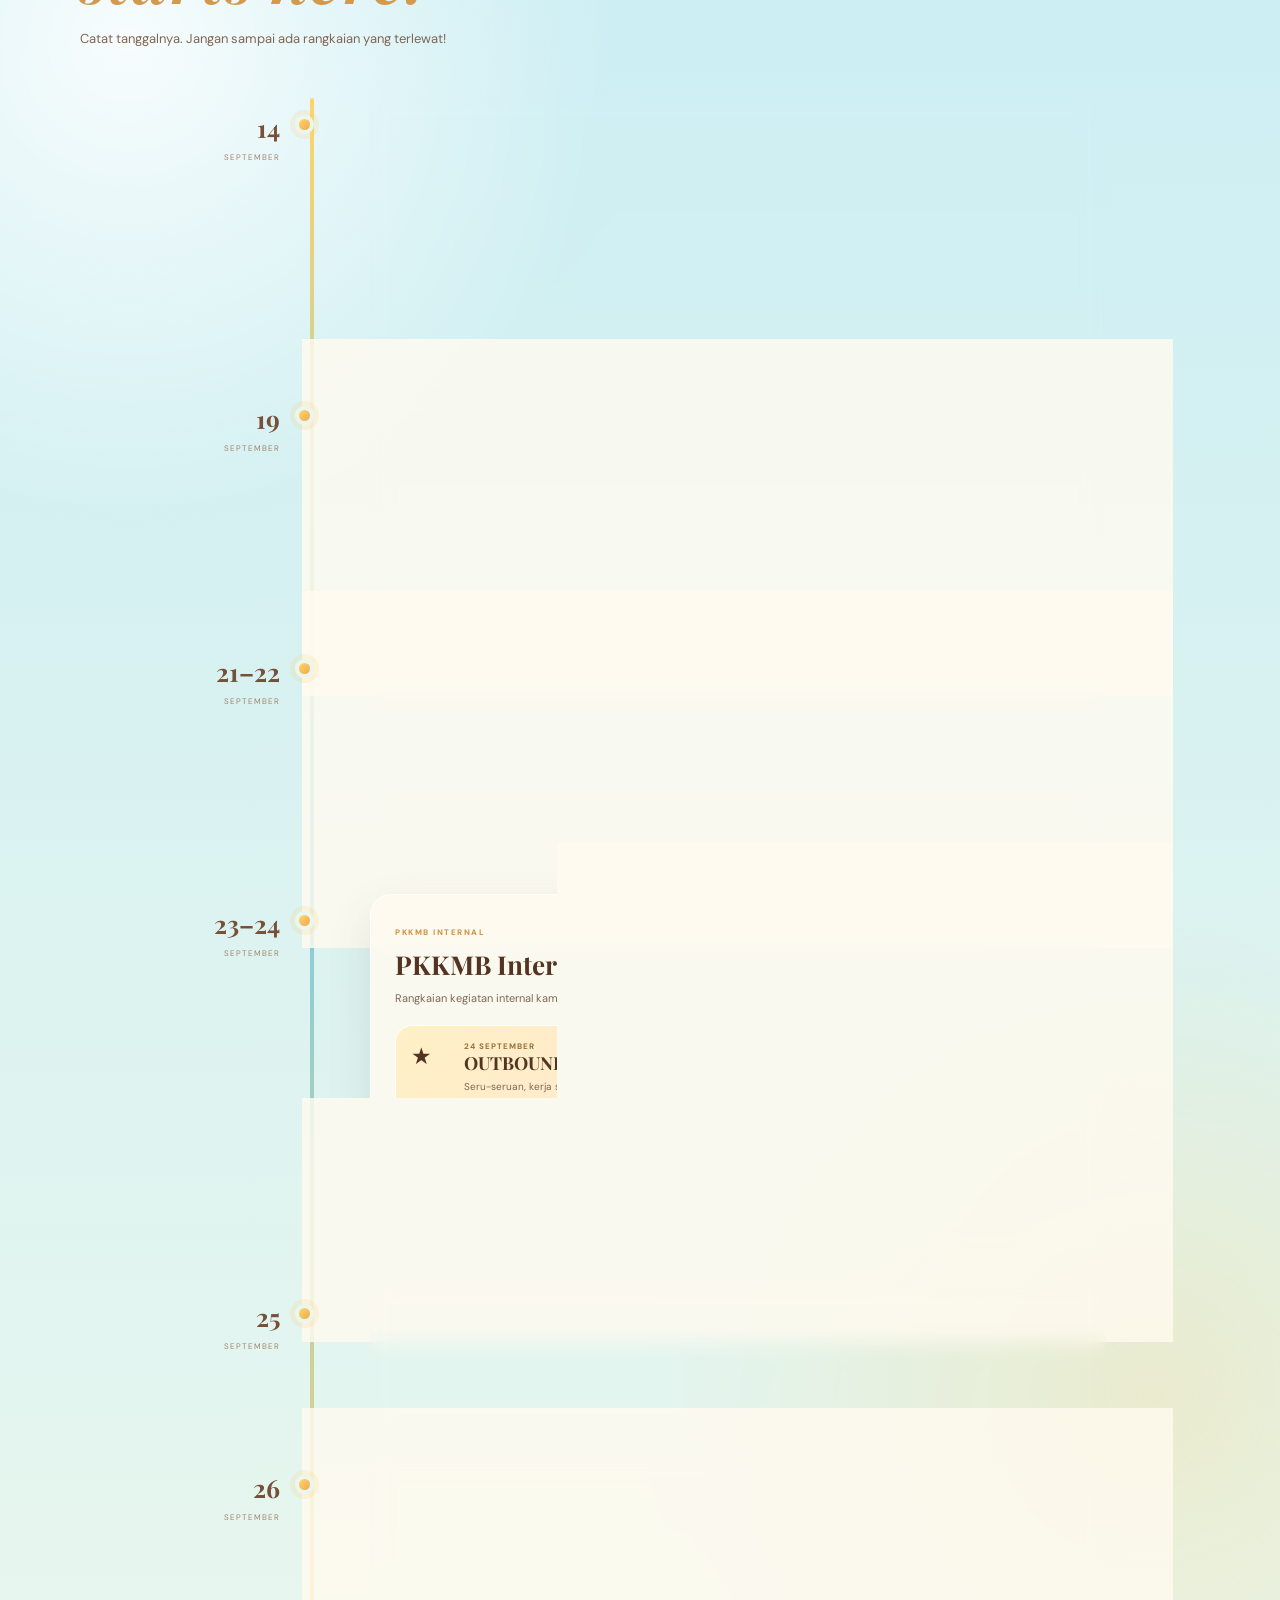
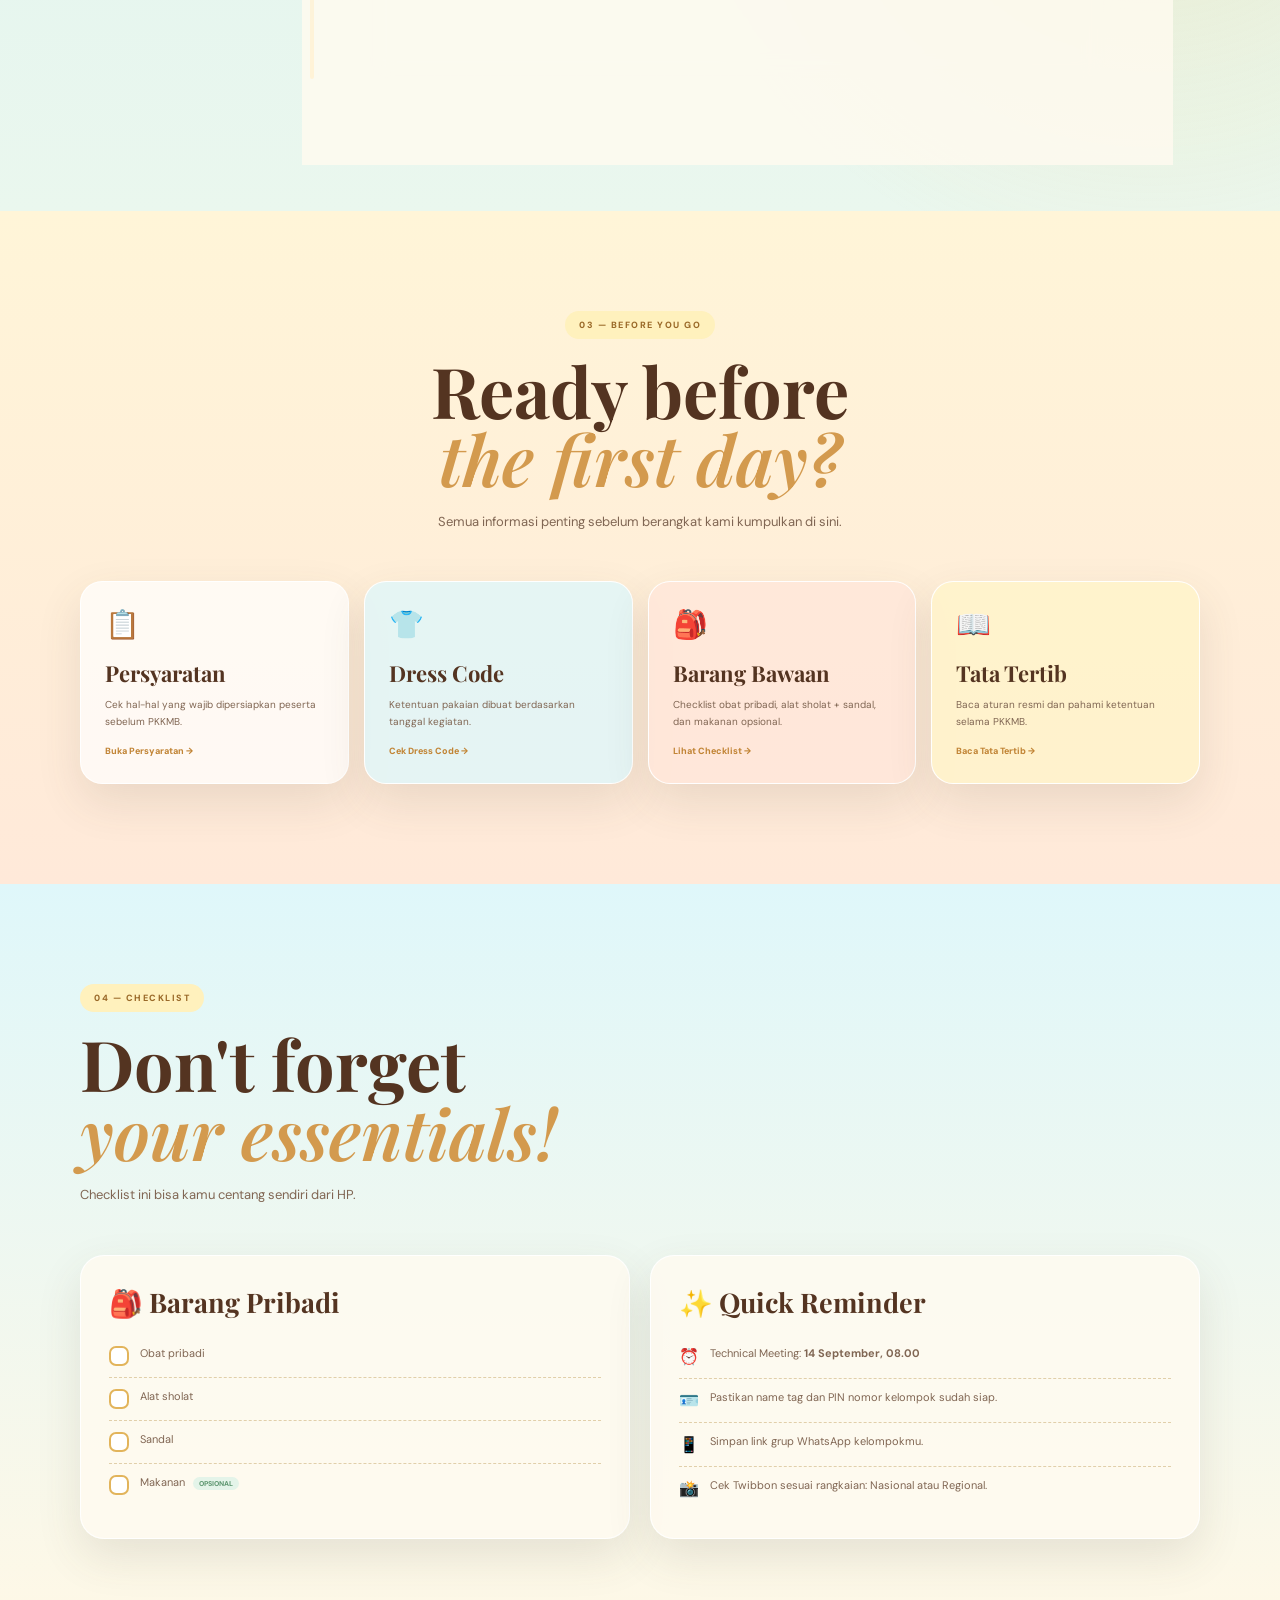
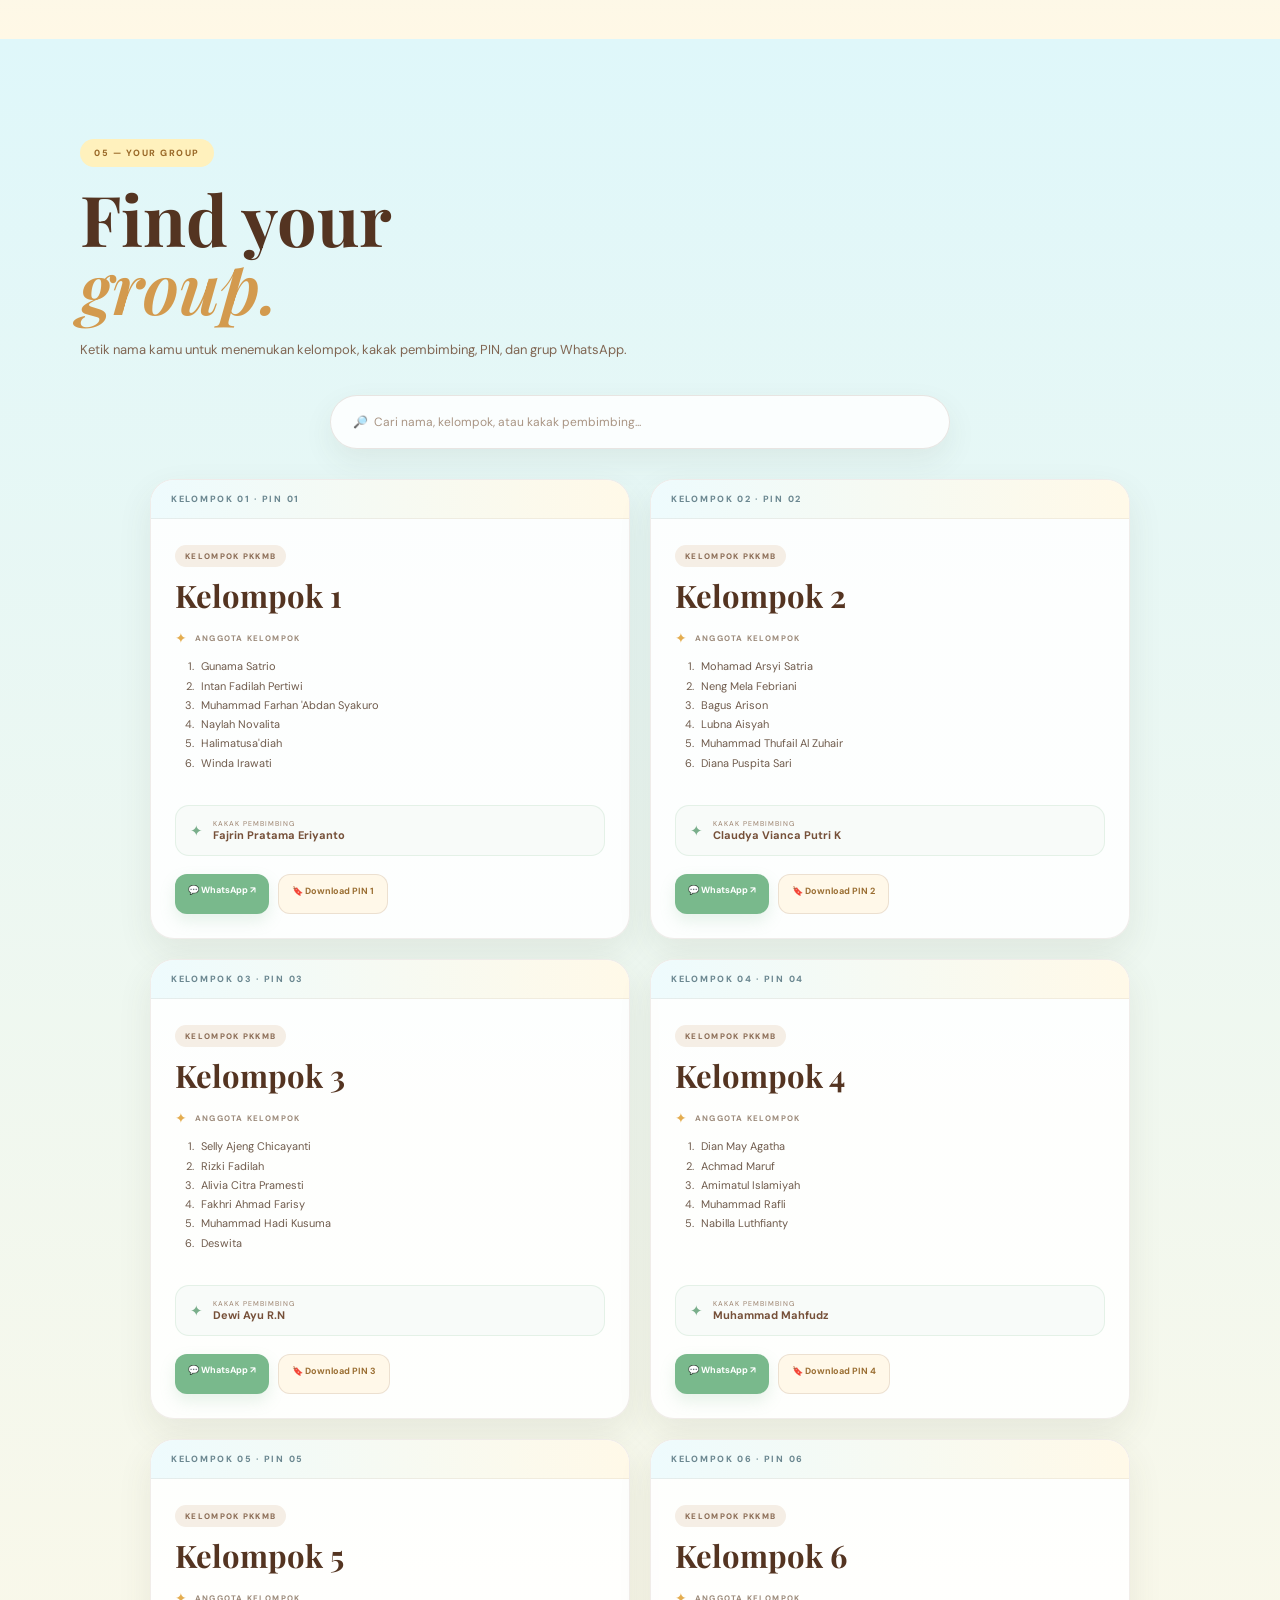
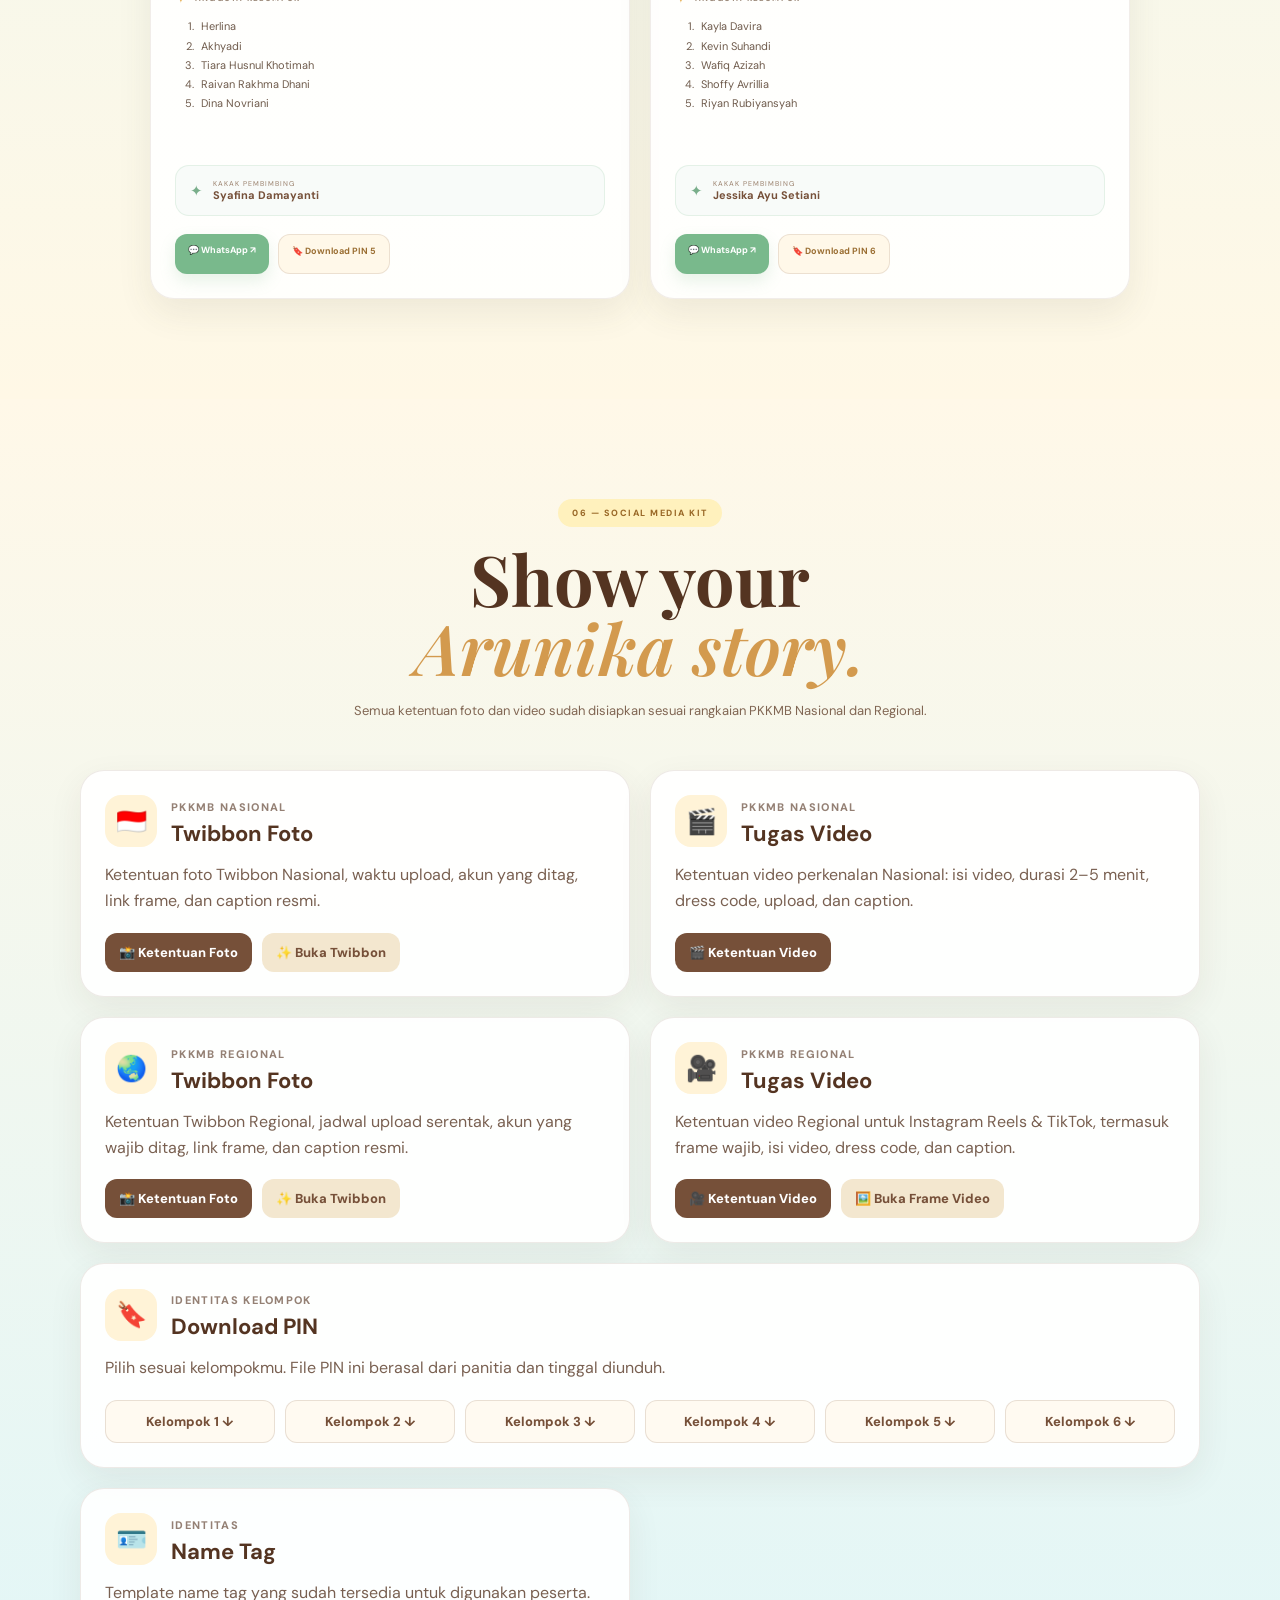
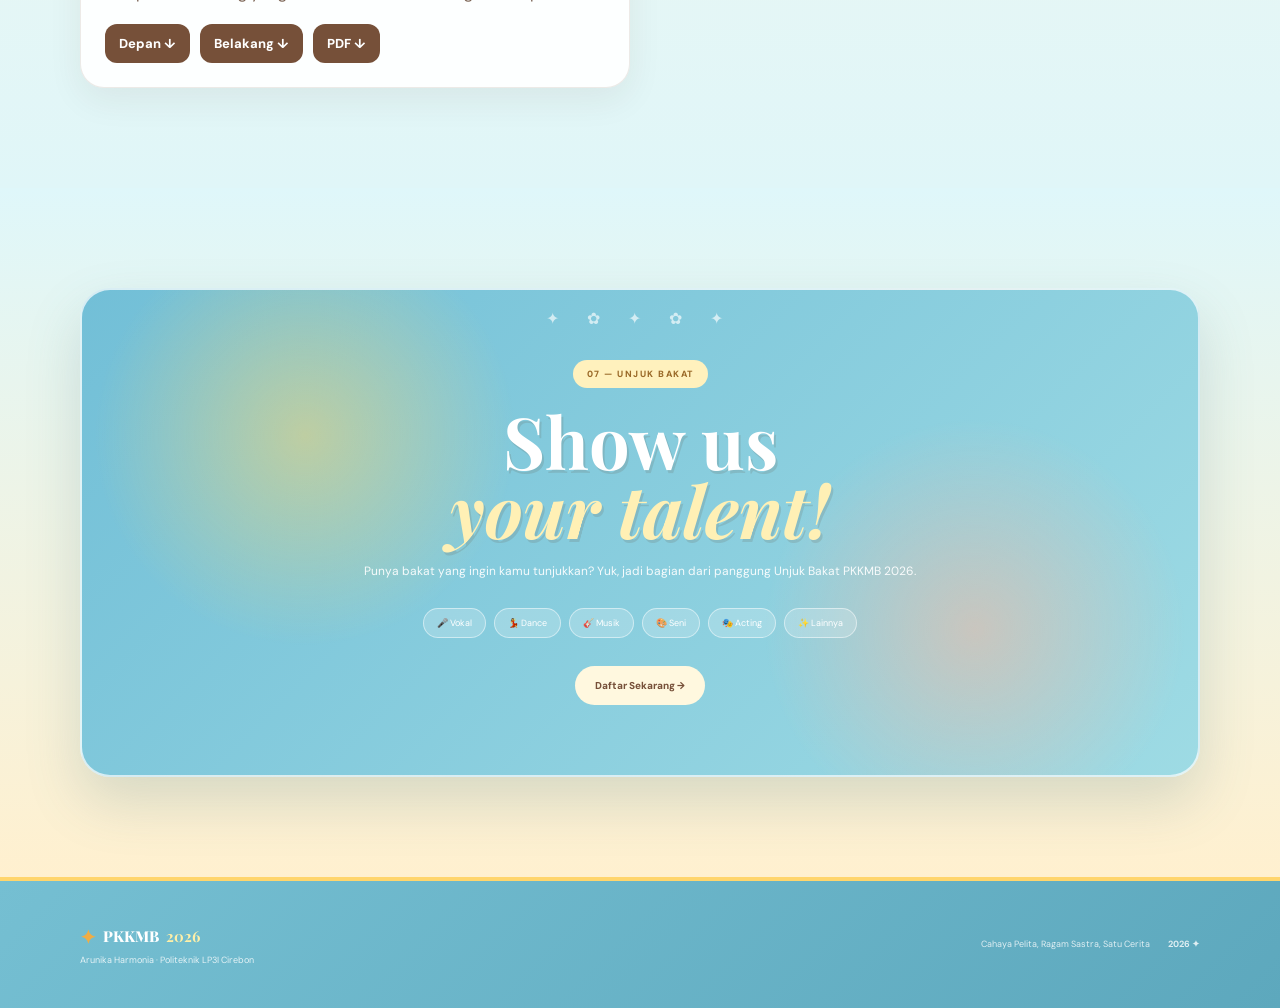
==== commit a82fcdb1: "Update index.html" ====
--- a/index.html
+++ b/index.html
@@ -173,7 +173,7 @@
       <article class="media-guide-card regional-guide">
         <div class="media-guide-top"><span class="media-guide-icon">🌏</span><div><span>PKKMB REGIONAL</span><h3>Twibbon Foto</h3></div></div>
         <p>Ketentuan Twibbon Regional, jadwal upload serentak, akun yang wajib ditag, link frame, dan caption resmi.</p>
-        <div class="media-actions"><a href="ketentuan-regional.pdf" target="_blank" class="download-btn">
+        <div class="media-actions"><a href="ketentuan-regional.pdf#page=1" target="_blank" class="download-btn">
     📸 Ketentuan Foto
 </a><a href="https://twb.nz/twibbonpkkmbpolitekniklp3i" target="_blank" rel="noopener" class="copy-btn">✨ Buka Twibbon</a></div>
       </article>
@@ -181,7 +181,7 @@
       <article class="media-guide-card regional-guide">
         <div class="media-guide-top"><span class="media-guide-icon">🎥</span><div><span>PKKMB REGIONAL</span><h3>Tugas Video</h3></div></div>
         <p>Ketentuan video Regional untuk Instagram Reels & TikTok, termasuk frame wajib, isi video, dress code, dan caption.</p>
-        <div class="media-actions"><a href="ketentuan-regional.pdf" target="_blank" class="download-btn">
+        <div class="media-actions"><a href="ketentuan-regional.pdf#page=2" target="_blank" class="download-btn">
     🎥 Ketentuan Video
 </a><a href="https://drive.google.com/file/d/1rMT6rZTkWRxtsR6GFyiocs8VKKZx78ZJ/view?usp=drivesdk" target="_blank" rel="noopener" class="copy-btn">🖼️ Buka Frame Video</a></div>
       </article>
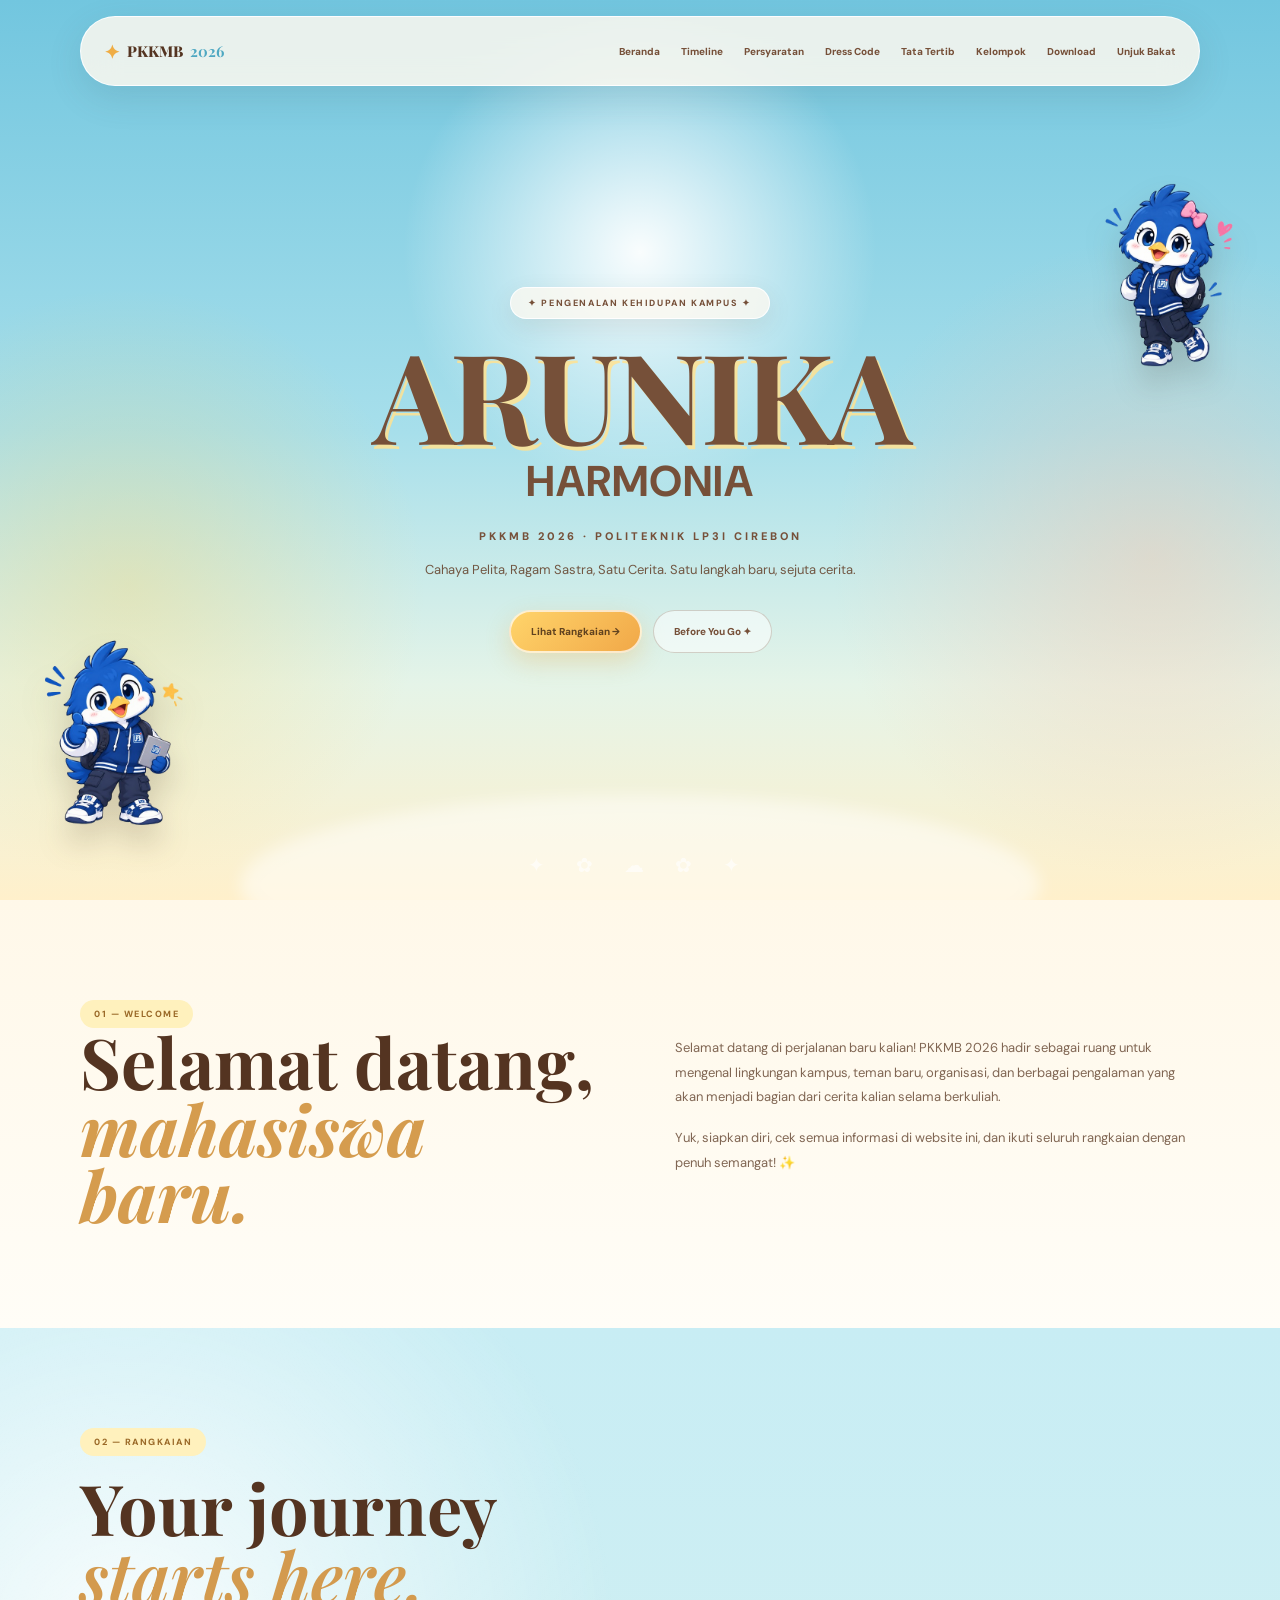
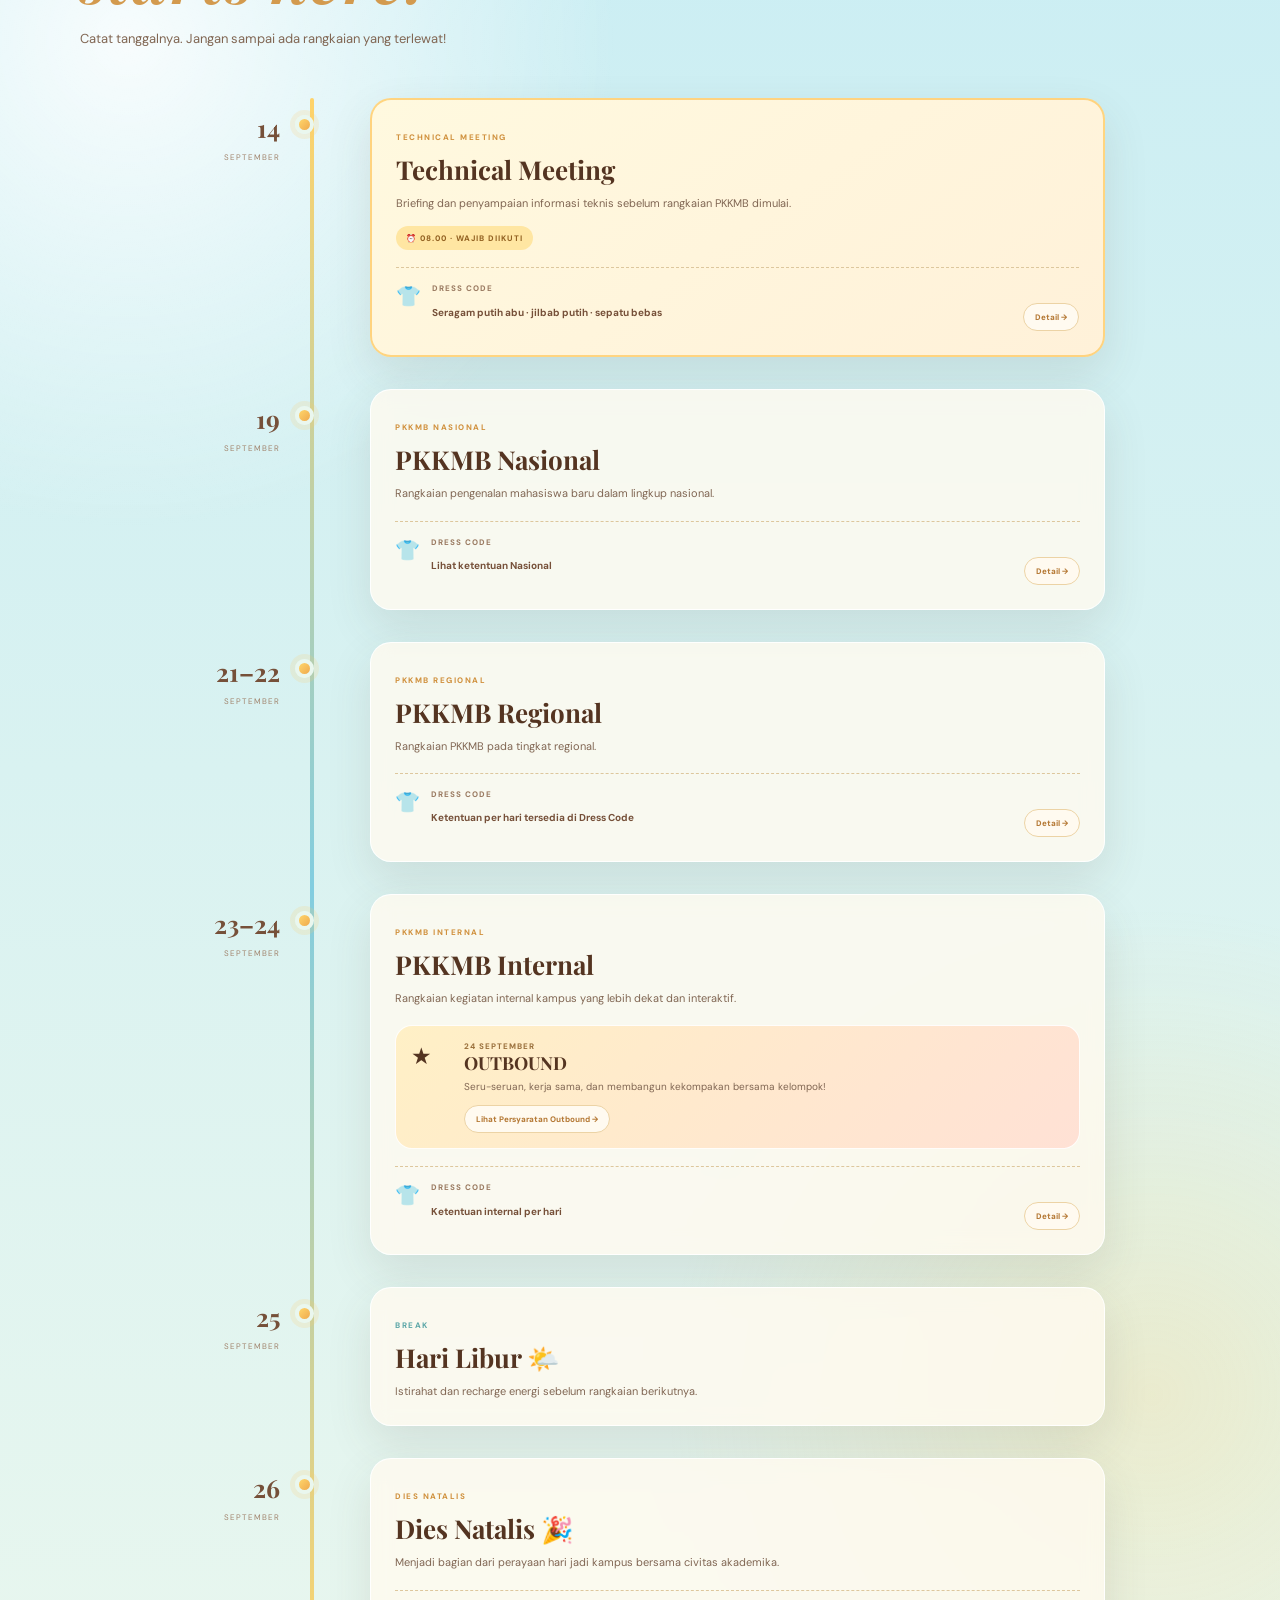
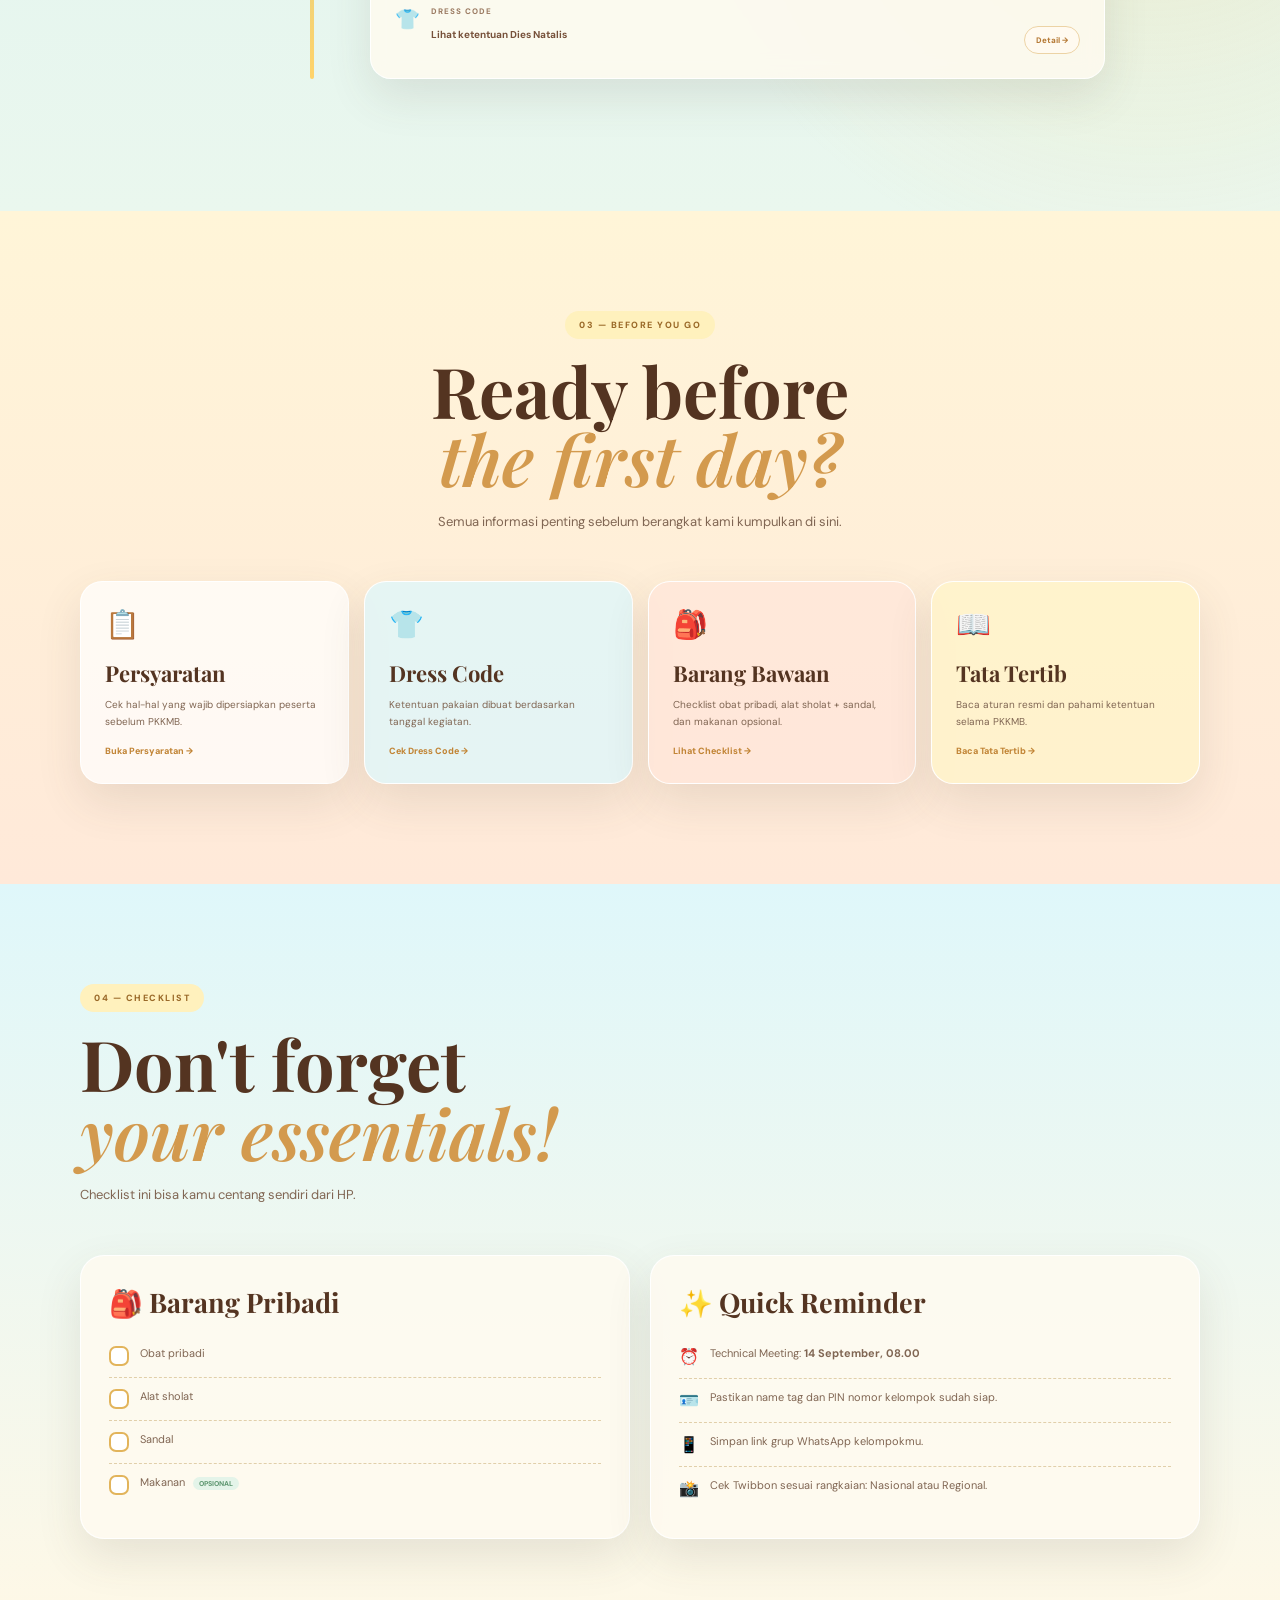
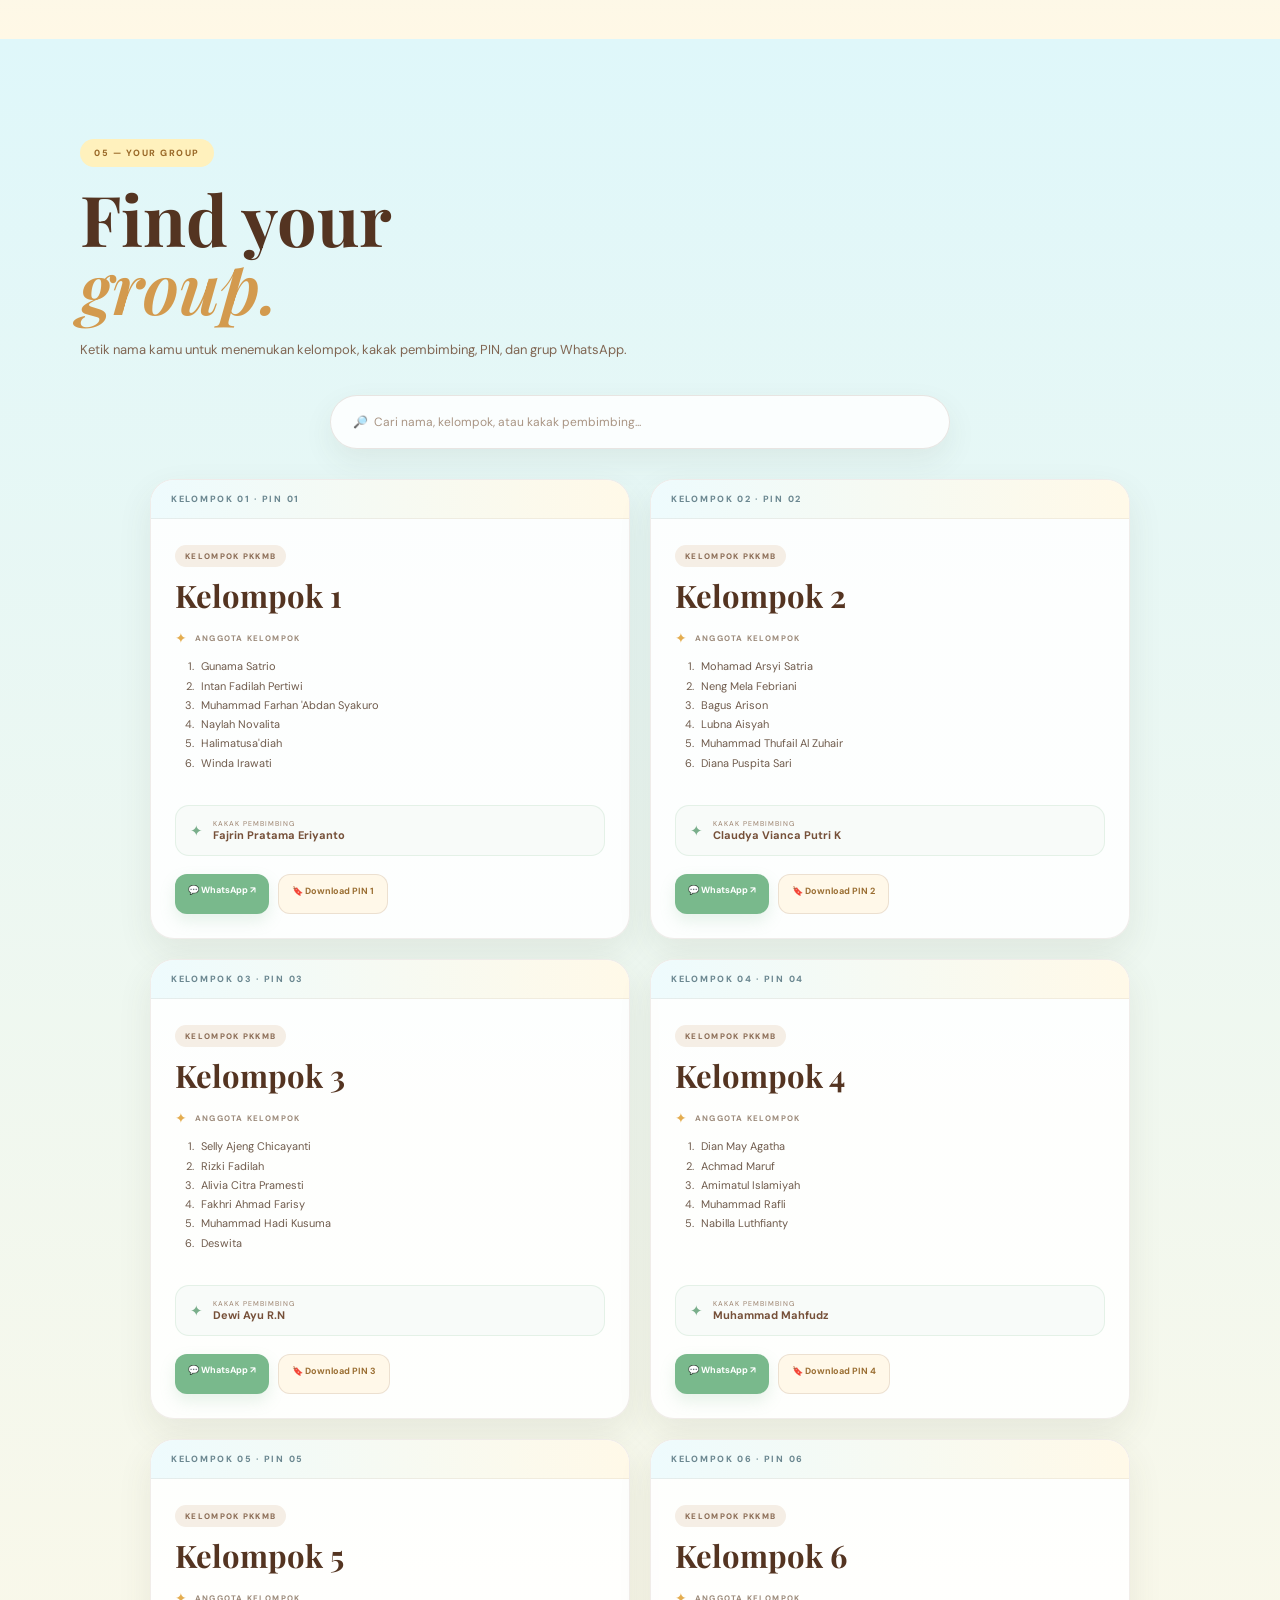
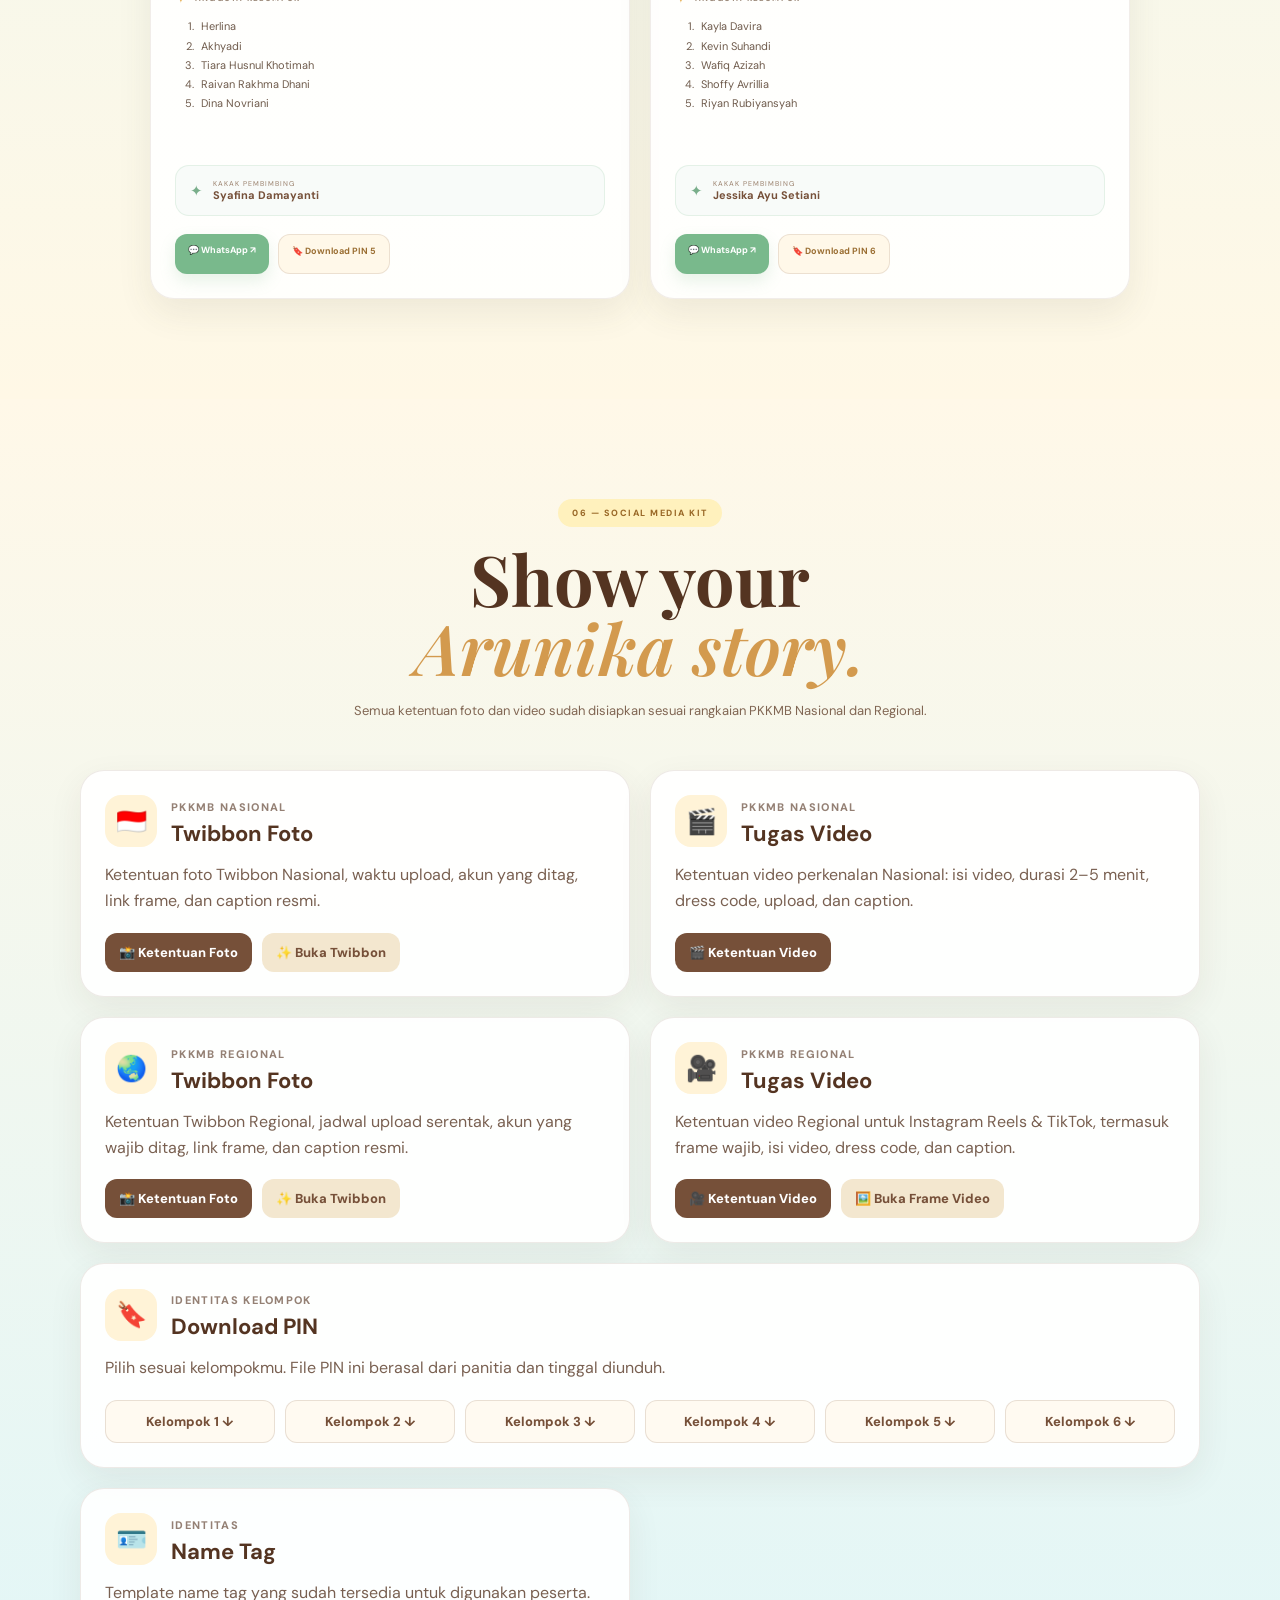
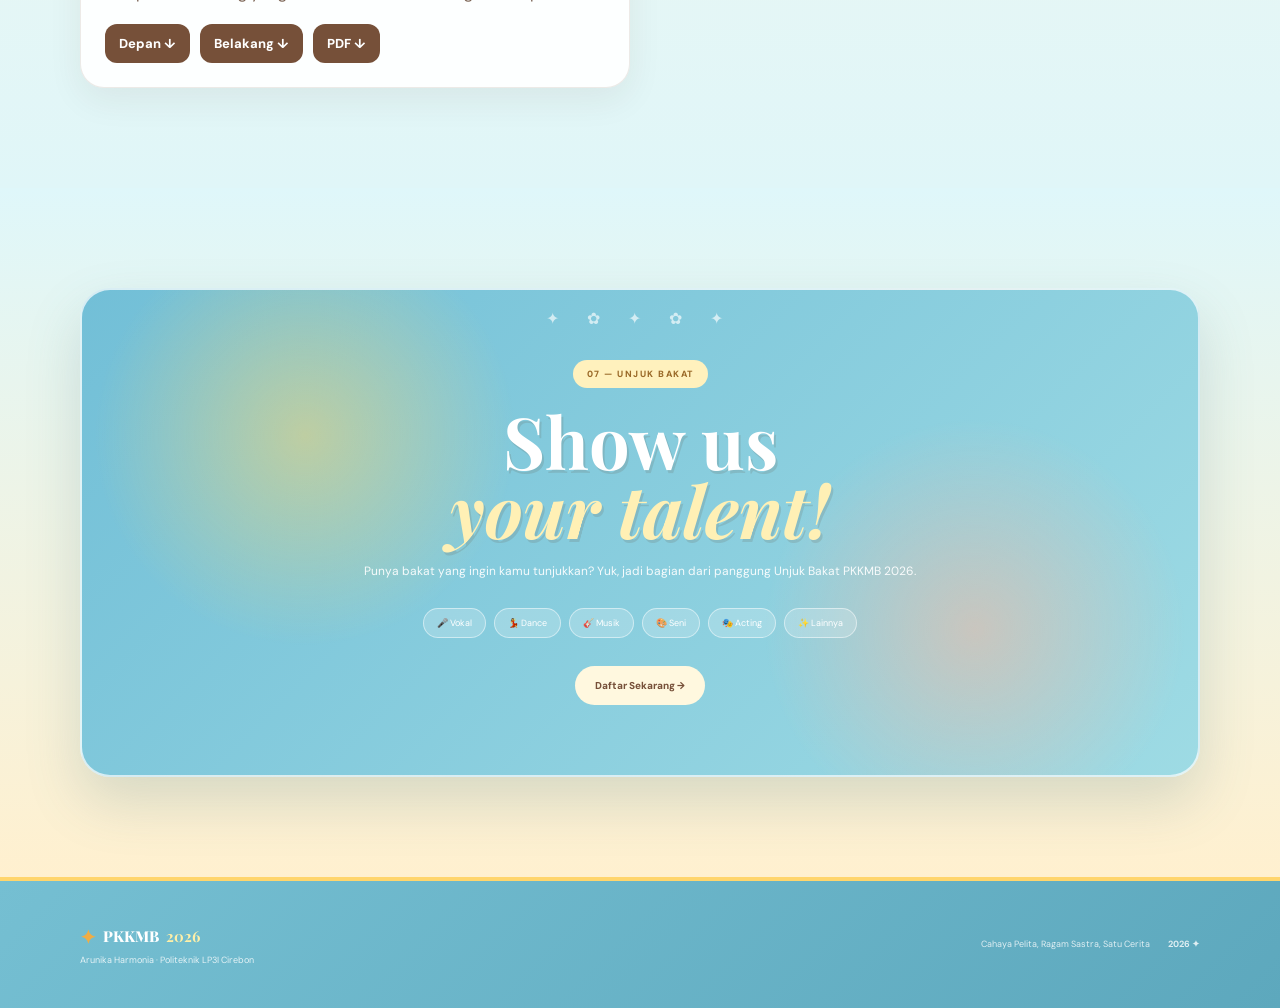
==== commit 16725ab0: "Update index.html" ====
--- a/index.html
+++ b/index.html
@@ -173,7 +173,7 @@
       <article class="media-guide-card regional-guide">
         <div class="media-guide-top"><span class="media-guide-icon">🌏</span><div><span>PKKMB REGIONAL</span><h3>Twibbon Foto</h3></div></div>
         <p>Ketentuan Twibbon Regional, jadwal upload serentak, akun yang wajib ditag, link frame, dan caption resmi.</p>
-        <div class="media-actions"><a href="ketentuan-regional.pdf#page=1" target="_blank" class="download-btn">
+        <div class="media-actions"><a href="KETENTUAN-REGIONAL.pdf#page=1" target="_blank" class="download-btn">
     📸 Ketentuan Foto
 </a><a href="https://twb.nz/twibbonpkkmbpolitekniklp3i" target="_blank" rel="noopener" class="copy-btn">✨ Buka Twibbon</a></div>
       </article>
@@ -181,7 +181,7 @@
       <article class="media-guide-card regional-guide">
         <div class="media-guide-top"><span class="media-guide-icon">🎥</span><div><span>PKKMB REGIONAL</span><h3>Tugas Video</h3></div></div>
         <p>Ketentuan video Regional untuk Instagram Reels & TikTok, termasuk frame wajib, isi video, dress code, dan caption.</p>
-        <div class="media-actions"><a href="ketentuan-regional.pdf#page=2" target="_blank" class="download-btn">
+        <div class="media-actions"><a href="KETENTUAN-REGIONAL.pdf#page=2" target="_blank" class="download-btn">
     🎥 Ketentuan Video
 </a><a href="https://drive.google.com/file/d/1rMT6rZTkWRxtsR6GFyiocs8VKKZx78ZJ/view?usp=drivesdk" target="_blank" rel="noopener" class="copy-btn">🖼️ Buka Frame Video</a></div>
       </article>
